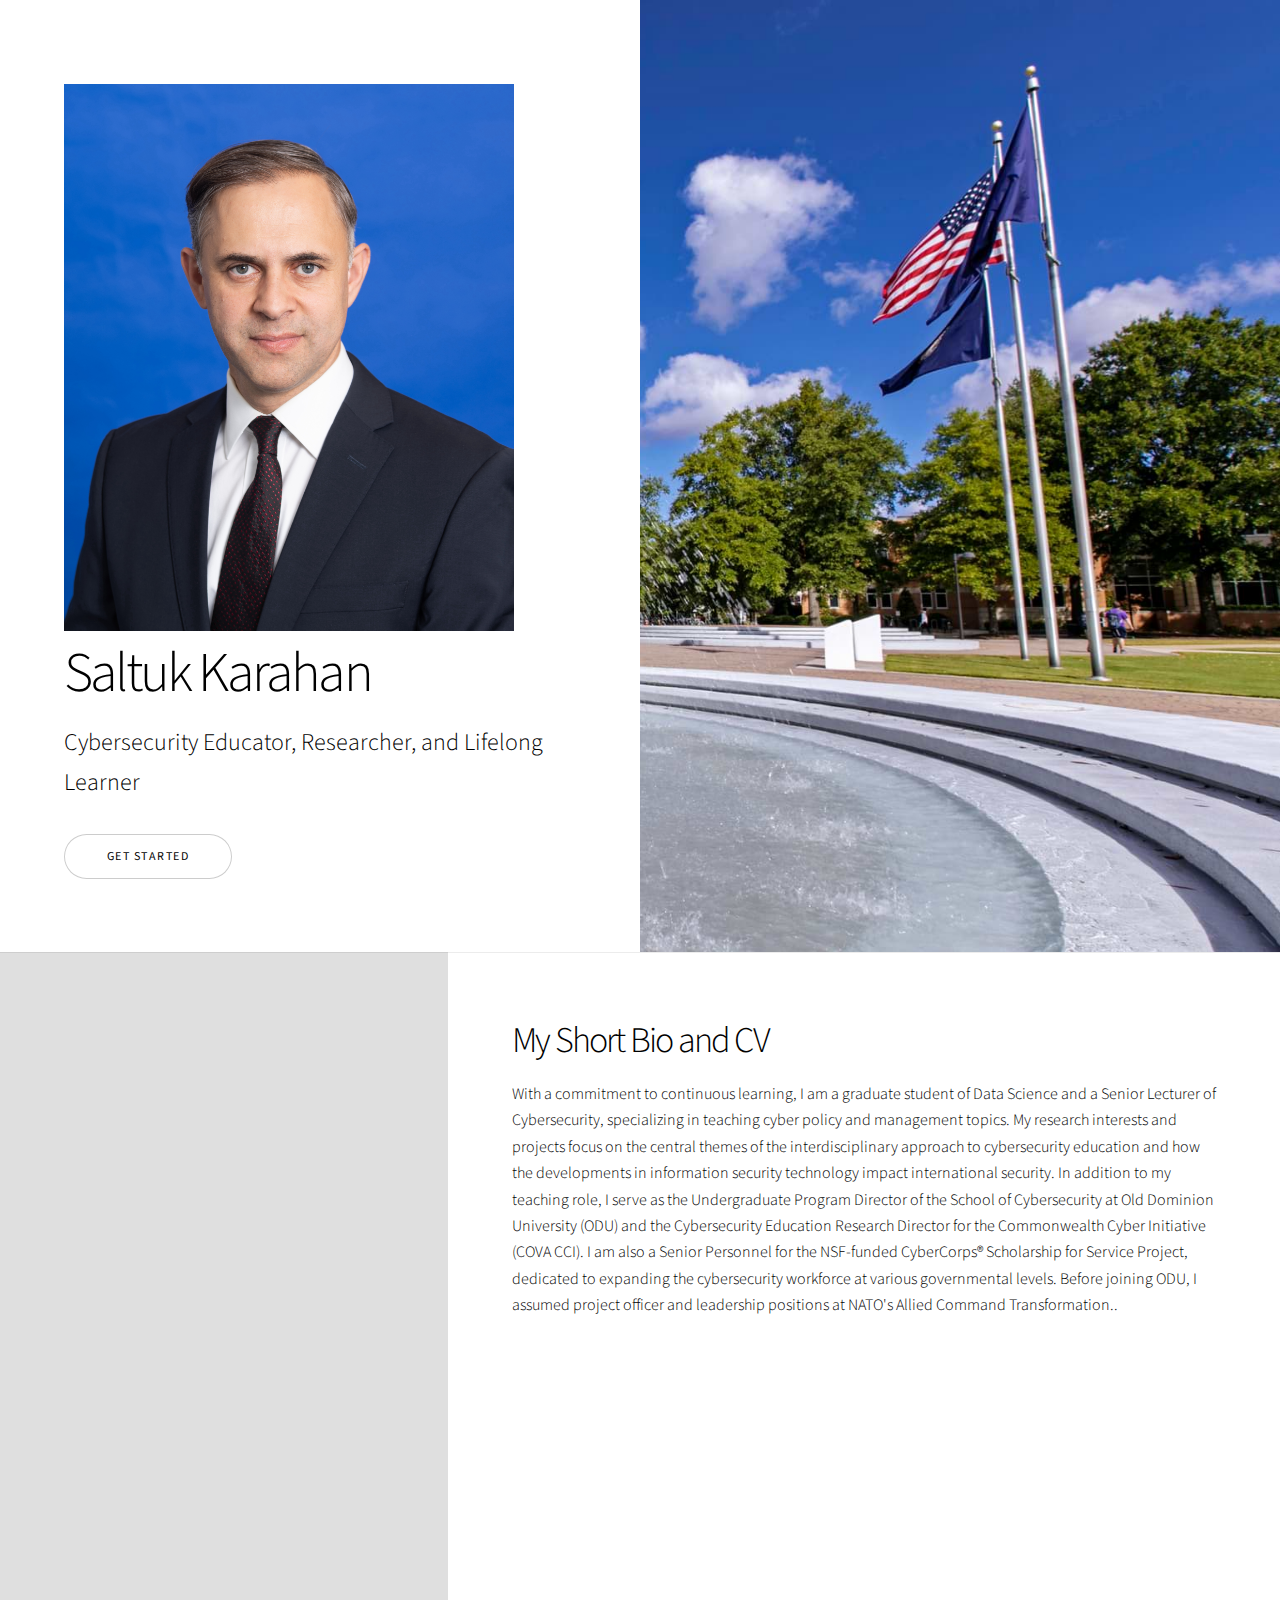
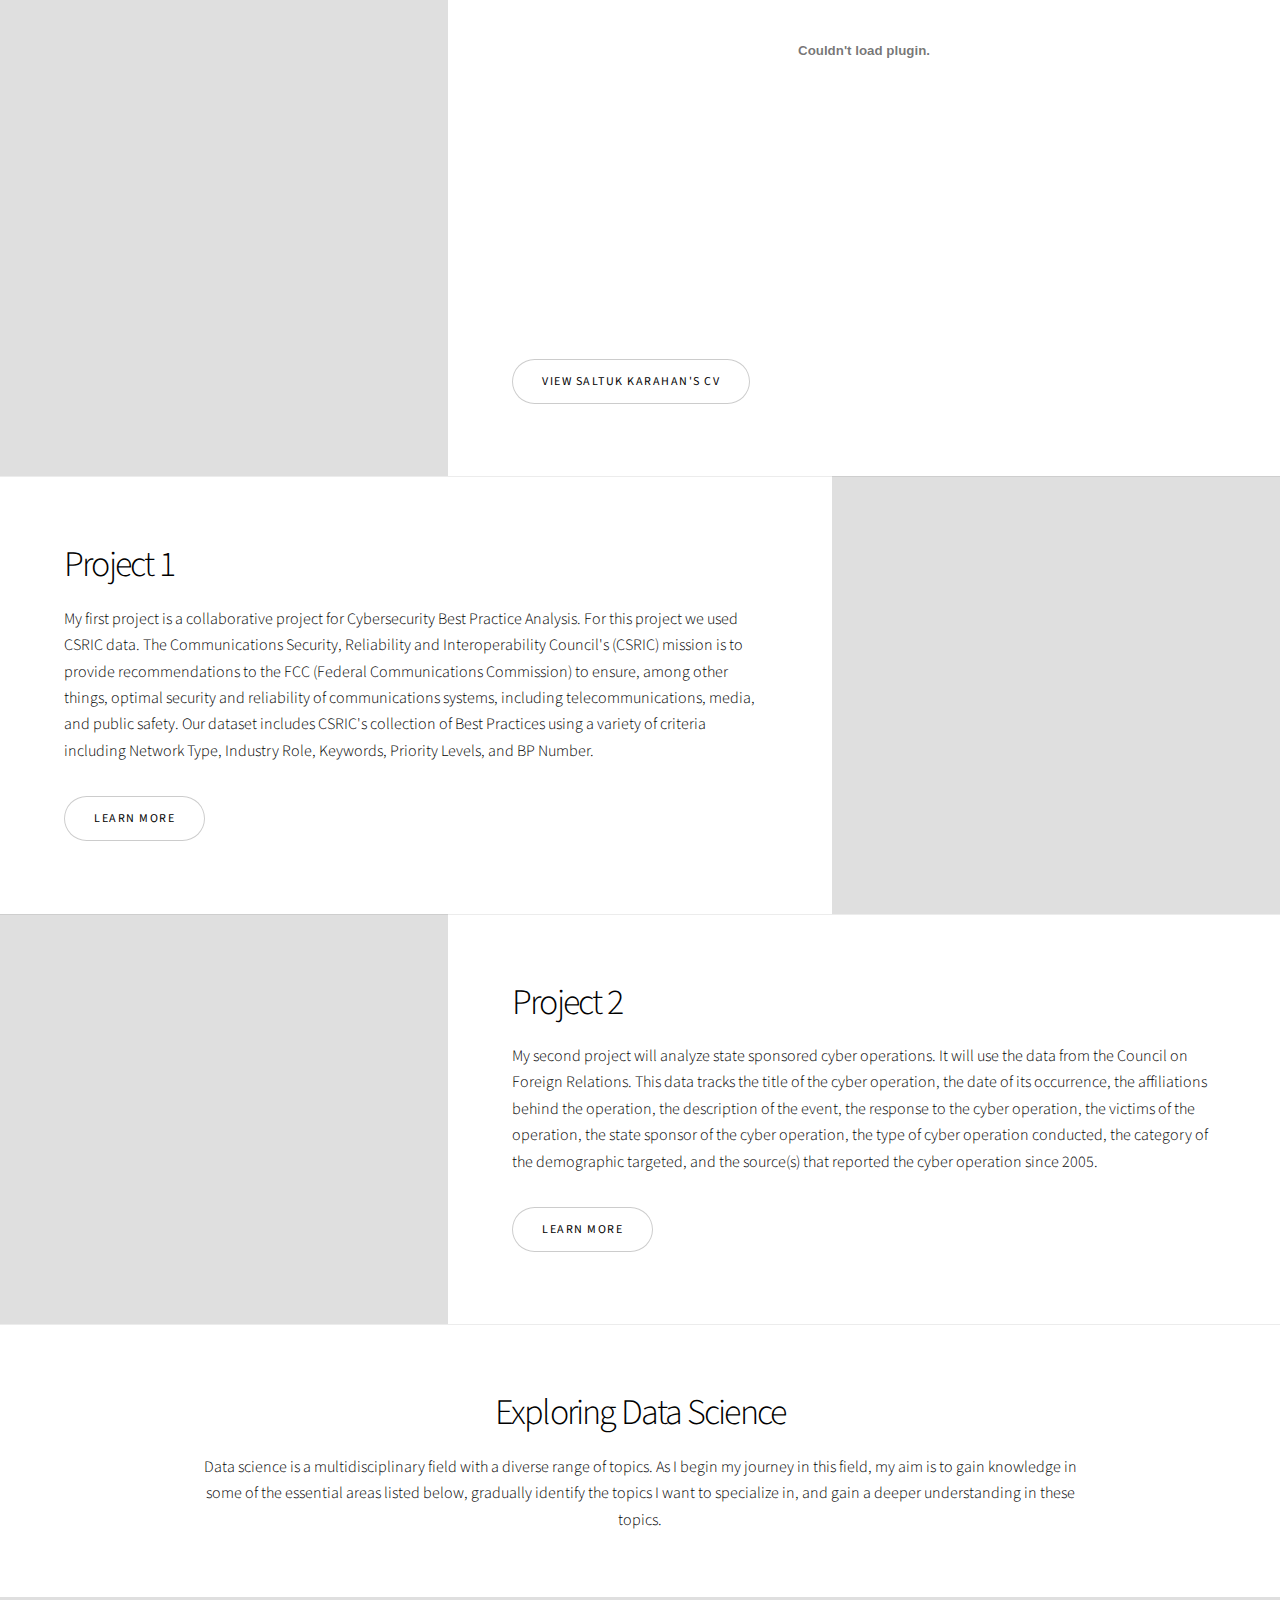
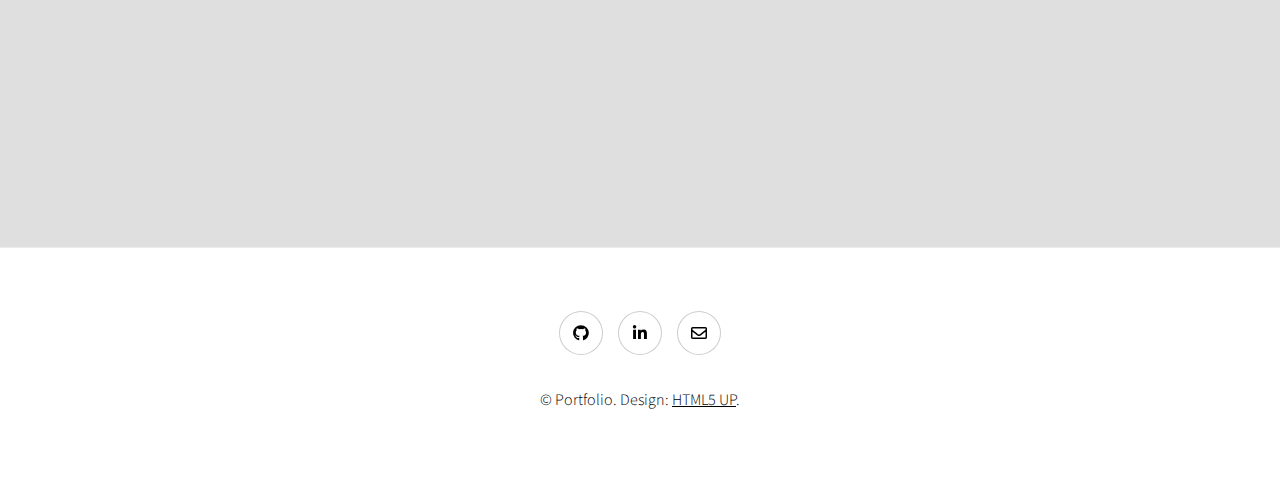
==== index.html @ 40bc46ba "Add files via upload" ====
<!DOCTYPE HTML>
<!--
	Story by HTML5 UP
	html5up.net | @ajlkn
	Free for personal and commercial use under the CCA 3.0 license (html5up.net/license)
-->
<html>
	<head>
		<title>Saltuk Karahan</title>
		<meta charset="utf-8" />
		<meta name="viewport" content="width=device-width, initial-scale=1, user-scalable=no" />
		<link rel="stylesheet" href="assets/css/main.css" />
		<noscript><link rel="stylesheet" href="assets/css/noscript.css" /></noscript>
	</head>
	<body class="is-preload">

		<!-- Wrapper -->
			<div id="wrapper" class="divided">

				<!-- One -->
					<section class="banner style1 orient-left content-align-left image-position-right fullscreen onload-image-fade-in onload-content-fade-right">
						<div class="content">
							<!-- My Headshot-->
							<img src="images/Karahan2022.jpg" alt="Saltuk Karahan" style="width: 450px; height: auto; margin-top: 20px;" />

							<h1>Saltuk Karahan</h1>
							<p class="major" style="font-size: 24px;">Cybersecurity Educator, Researcher, and Lifelong Learner </p>
							<ul class="actions stacked">
								<li><a href="#first" class="button big wide smooth-scroll-middle">Get Started</a></li>
							</ul>
						</div>
						<div class="image">
							<img src="images/IDSchools.jpg" alt="" />
							
						</div>
					</section>

				<!-- Two -->
					<section class="spotlight style1 orient-right content-align-left image-position-center onscroll-image-fade-in" id="first">
						
						<div class="content">
							<h2>My Short Bio and CV</h2>
							<p> With a commitment to continuous learning, I am a graduate student of Data Science and a Senior Lecturer of Cybersecurity, specializing in teaching cyber policy and management topics. 
								My research interests and projects focus on the central themes of the interdisciplinary approach to cybersecurity education and 
								how the developments in information security technology impact international security.
								In addition to my teaching role, I serve as the Undergraduate Program Director of the School of Cybersecurity at Old Dominion University (ODU) 
								and the Cybersecurity Education Research Director for the Commonwealth Cyber Initiative (COVA CCI). 
								I am also a Senior Personnel for the NSF-funded CyberCorps® Scholarship for Service Project, dedicated to expanding the cybersecurity workforce at various governmental levels. 
								Before joining ODU, I assumed project officer and leadership positions at NATO's Allied Command Transformation..</p>
							<!-- Embed the PDF -->
							<embed src="assets/Karahan_Curriculum%20Vitae.pdf" type="application/pdf" width="100%" height="600px" />
							<ul class="actions stacked">
								<li><a href="assets/Karahan_Curriculum%20Vitae.pdf" class="button">View Saltuk Karahan's CV</a></li>
							</ul>
						</div>
						<div class="image">
				
							
							<img src="images/cyber_data.jpg" alt="" />
						</div>
					</section>

				<!-- Three -->
					<section class="spotlight style1 orient-left content-align-left image-position-center onscroll-image-fade-in">
						<div class="content">
							<h2>Project 1</h2>
							<p>My first project is a collaborative project for Cybersecurity Best Practice Analysis. For this project we used CSRIC data. The Communications Security, Reliability and Interoperability Council's (CSRIC) mission is to provide recommendations to the FCC (Federal Communications Commission) to ensure, among other things, optimal security and reliability of communications systems, including telecommunications, media, and public safety. Our dataset includes CSRIC's collection of Best Practices using a variety of criteria including Network Type, Industry Role, Keywords, Priority Levels, and BP Number. </p>
							<ul class="actions stacked">
								<li><a href="https://docs.google.com/document/d/1rhmiRqTp_L0qlJOrzpdrH7QUJ23GUBUu2aOVJhhtKnw/edit?pli=1" class="button">Learn More</a></li>
							</ul>
						</div>
						<div class="image">
							<img src="images/CSRIC.jpg" alt="" />
						</div>
					</section>

				<!-- Four -->
					<section class="spotlight style1 orient-right content-align-left image-position-center onscroll-image-fade-in">
						<div class="content">
							<h2>Project 2</h2>
							<p>My second project will analyze state sponsored cyber operations. It will use the data from the Council on Foreign Relations. This data tracks the title of the cyber operation, the date of its occurrence, the affiliations behind the operation, the description of the event, the response to the cyber operation, the victims of the operation, the state sponsor of the cyber operation, the type of cyber operation conducted, the category of the demographic targeted, and the source(s) that reported the cyber operation since 2005.</p>
							<ul class="actions stacked">
								<li><a href="#" class="button">Learn More</a></li>
							</ul>
						</div>
						<div class="image">
							<img src="images/CFR2.jpg" alt="" />
						</div>
					</section>

				<!-- Five -->
					<section class="wrapper style1 align-center">
						<div class="inner">
							<h2>Exploring Data Science</h2>
							<p>Data science is a multidisciplinary field with a diverse range of topics. As I begin my journey in this field, my aim is to gain knowledge in some of the essential areas listed below, gradually identify the topics I want to specialize in, and gain a deeper understanding in these topics.</p>
						</div>

						<!-- Gallery -->
							<div class="gallery style2 medium lightbox onscroll-fade-in">
								<article>
									<a href="images/gallery/fulls/01.jpg" class="image">
										<img src="images/gallery/thumbs/02.jpg" alt="" />
									</a>
									<div class="caption">
										<h3>Statistics and Probability</h3>
										<p>Fundamental for understanding data distributions, making inferences, and designing experiments.</p>
										<ul class="actions fixed">
											<li><span class="button small">Details</span></li>
										</ul>
									</div>
								</article>
								<article>
									<a href="images/gallery/fulls/02.jpg" class="image">
										<img src="images/gallery/thumbs/02.jpg" alt="" />
									</a>
									<div class="caption">
										<h3>Data Wrangling and Preprocessing</h3>
										<p>Techniques for cleaning, transforming, and organizing raw data into a usable format.</p>
										<ul class="actions fixed">
											<li><span class="button small">Details</span></li>
										</ul>
									</div>
								</article>
								<article>
									<a href="images/gallery/fulls/03.jpg" class="image">
										<img src="images/gallery/thumbs/03.jpg" alt="" />
									</a>
									<div class="caption">
										<h3>Data Visualization</h3>
										<p>Using tools and techniques to create visual representations of data to uncover patterns and insights.</p>
										<ul class="actions fixed">
											<li><span class="button small">Details</span></li>
										</ul>
									</div>
								</article>
								<article>
									<a href="images/gallery/fulls/04.jpg" class="image">
										<img src="images/gallery/thumbs/04.jpg" alt="" />
									</a>
									<div class="caption">
										<h3>Machine Learning</h3>
										<p>Algorithms and models that enable computers to learn from and make predictions based on data.</p>
										<ul class="actions fixed">
											<li><span class="button small">Details</span></li>
										</ul>
									</div>
								</article>
								<article>
									<a href="images/gallery/fulls/05.jpg" class="image">
										<img src="images/gallery/thumbs/05.jpg" alt="" />
									</a>
									<div class="caption">
										<h3>Deep Learning</h3>
										<p>A subset of machine learning focused on neural networks with many layers, used for more complex tasks like image and speech recognition.</p>
										<ul class="actions fixed">
											<li><span class="button small">Details</span></li>
										</ul>
									</div>
								</article>
								<article>
									<a href="images/gallery/fulls/06.jpg" class="image">
										<img src="images/gallery/thumbs/06.jpg" alt="" />
									</a>
									<div class="caption">
										<h3>Big Data</h3>
										<p>Handling and analyzing large and complex datasets that traditional data processing software can't manage</p>
										<ul class="actions fixed">
											<li><span class="button small">Details</span></li>
										</ul>
									</div>
								</article>
								<article>
									<a href="images/gallery/fulls/07.jpg" class="image">
										<img src="images/gallery/thumbs/07.jpg" alt="" />
									</a>
									<div class="caption">
										<h3>Data Mining</h3>
										<p>Discovering patterns, correlations, and anomalies in large datasets using statistical and computational techniques.</p>
										<ul class="actions fixed">
											<li><span class="button small">Details</span></li>
										</ul>
									</div>
								</article>
								<article>
									<a href="images/gallery/fulls/08.jpg" class="image">
										<img src="images/gallery/thumbs/08.jpg" alt="" />
									</a>
									<div class="caption">
										<h3>Natural Language Processing (NLP)</h3>
										<p>Techniques for processing and analyzing large amounts of natural language data.</p>
										<ul class="actions fixed">
											<li><span class="button small">Details</span></li>
										</ul>
									</div>
								</article>
								<article>
									<a href="images/gallery/fulls/09.jpg" class="image">
										<img src="images/gallery/thumbs/09.jpg" alt="" />
									</a>
									<div class="caption">
										<h3>Artificial Intelligence</h3>
										<p>Creating systems that can perform tasks that normally require human intelligence, such as decision-making and language understanding.</p>
										<ul class="actions fixed">
											<li><span class="button small">Details</span></li>
										</ul>
									</div>
								</article>
								<article>
									<a href="images/gallery/fulls/10.jpg" class="image">
										<img src="images/gallery/thumbs/10.jpg" alt="" />
									</a>
									<div class="caption">
										<h3>Data Ethics and Privacy</h3>
										<p>Understanding the ethical considerations and legal requirements related to data collection, analysis, and usage.</p>
										<ul class="actions fixed">
											<li><span class="button small">Details</span></li>
										</ul>
									</div>
								</article>
								<article>
									<a href="images/gallery/fulls/11.jpg" class="image">
										<img src="images/gallery/thumbs/11.jpg" alt="" />
									</a>
									<div class="caption">
										<h3>Data Engineering</h3>
										<p>Designing and constructing systems for collecting, storing, and analyzing data at scale.</p>
										<ul class="actions fixed">
											<li><span class="button small">Details</span></li>
										</ul>
									</div>
								</article>
								<article>
									<a href="images/gallery/fulls/12.jpg" class="image">
										<img src="images/gallery/thumbs/12.jpg" alt="" />
									</a>
									<div class="caption">
										<h3>Business Intelligence and Data Analytics</h3>
										<p>Using data to support decision-making, optimize processes, and improve business outcomes.</p>
										<ul class="actions fixed">
											<li><span class="button small">Details</span></li>
										</ul>
									</div>
								</article>
							</div>

					</section>

				<!-- Six -->
	<!--				<section class="wrapper style1 align-center">
						<div class="inner">
							<h2>Ipsum sed consequat</h2>
							<p>Lorem ipsum dolor sit amet, consectetur adipiscing elit. Morbi id ante sed ex pharetra lacinia sit amet vel massa. Donec facilisis laoreet nulla eu bibendum. Donec ut ex risus. Fusce lorem lectus, pharetra pretium massa et, hendrerit vestibulum odio lorem ipsum.</p>
							<div class="items style1 medium onscroll-fade-in">
								<section>
									<span class="icon style2 major fa-gem"></span>
									<h3>Lorem</h3>
									<p>Lorem ipsum dolor sit amet, consectetur adipiscing elit. Morbi dui turpis, cursus eget orci amet aliquam congue semper. Etiam eget ultrices risus nec tempor elit.</p>
								</section>
								<section>
									<span class="icon solid style2 major fa-save"></span>
									<h3>Ipsum</h3>
									<p>Lorem ipsum dolor sit amet, consectetur adipiscing elit. Morbi dui turpis, cursus eget orci amet aliquam congue semper. Etiam eget ultrices risus nec tempor elit.</p>
								</section>
								<section>
									<span class="icon solid style2 major fa-chart-bar"></span>
									<h3>Dolor</h3>
									<p>Lorem ipsum dolor sit amet, consectetur adipiscing elit. Morbi dui turpis, cursus eget orci amet aliquam congue semper. Etiam eget ultrices risus nec tempor elit.</p>
								</section>
								<section>
									<span class="icon solid style2 major fa-wifi"></span>
									<h3>Amet</h3>
									<p>Lorem ipsum dolor sit amet, consectetur adipiscing elit. Morbi dui turpis, cursus eget orci amet aliquam congue semper. Etiam eget ultrices risus nec tempor elit.</p>
								</section>
								<section>
									<span class="icon solid style2 major fa-cog"></span>
									<h3>Magna</h3>
									<p>Lorem ipsum dolor sit amet, consectetur adipiscing elit. Morbi dui turpis, cursus eget orci amet aliquam congue semper. Etiam eget ultrices risus nec tempor elit.</p>
								</section>
								<section>
									<span class="icon style2 major fa-paper-plane"></span>
									<h3>Tempus</h3>
									<p>Lorem ipsum dolor sit amet, consectetur adipiscing elit. Morbi dui turpis, cursus eget orci amet aliquam congue semper. Etiam eget ultrices risus nec tempor elit.</p>
								</section>
								<section>
									<span class="icon solid style2 major fa-desktop"></span>
									<h3>Aliquam</h3>
									<p>Lorem ipsum dolor sit amet, consectetur adipiscing elit. Morbi dui turpis, cursus eget orci amet aliquam congue semper. Etiam eget ultrices risus nec tempor elit.</p>
								</section>
								<section>
									<span class="icon solid style2 major fa-sync-alt"></span>
									<h3>Elit</h3>
									<p>Lorem ipsum dolor sit amet, consectetur adipiscing elit. Morbi dui turpis, cursus eget orci amet aliquam congue semper. Etiam eget ultrices risus nec tempor elit.</p>
								</section>
								<section>
									<span class="icon solid style2 major fa-hashtag"></span>
									<h3>Morbi</h3>
									<p>Lorem ipsum dolor sit amet, consectetur adipiscing elit. Morbi dui turpis, cursus eget orci amet aliquam congue semper. Etiam eget ultrices risus nec tempor elit.</p>
								</section>
								<section>
									<span class="icon solid style2 major fa-bolt"></span>
									<h3>Turpis</h3>
									<p>Lorem ipsum dolor sit amet, consectetur adipiscing elit. Morbi dui turpis, cursus eget orci amet aliquam congue semper. Etiam eget ultrices risus nec tempor elit.</p>
								</section>
								<section>
									<span class="icon solid style2 major fa-envelope"></span>
									<h3>Ultrices</h3>
									<p>Lorem ipsum dolor sit amet, consectetur adipiscing elit. Morbi dui turpis, cursus eget orci amet aliquam congue semper. Etiam eget ultrices risus nec tempor elit.</p>
								</section>
								<section>
									<span class="icon solid style2 major fa-leaf"></span>
									<h3>Risus</h3>
									<p>Lorem ipsum dolor sit amet, consectetur adipiscing elit. Morbi dui turpis, cursus eget orci amet aliquam congue semper. Etiam eget ultrices risus nec tempor elit.</p>
								</section>
							</div>
						</div>
					</section>
				
				-->

				<!-- Footer -->
					<footer class="wrapper style1 align-center">
						<div class="inner">
							<ul class="icons">
								
								<li><a href="https://github.com/sbkarahan" class="icon brands style2 fa-github"><span class="label">Github</span></a></li>
								<li><a href="https://www.linkedin.com/in/saltuk-b-karahan" class="icon brands style2 fa-linkedin-in"><span class="label">LinkedIn</span></a></li>
								<li><a href="mailto:skarahan@odu.edu" class="icon style2 fa-envelope"><span class="label">Email</span></a></li>
							</ul>
							<p>&copy; Portfolio. Design: <a href="https://html5up.net">HTML5 UP</a>.</p>
						</div>
					</footer>

			</div>

		<!-- Scripts -->
			<script src="assets/js/jquery.min.js"></script>
			<script src="assets/js/jquery.scrollex.min.js"></script>
			<script src="assets/js/jquery.scrolly.min.js"></script>
			<script src="assets/js/browser.min.js"></script>
			<script src="assets/js/breakpoints.min.js"></script>
			<script src="assets/js/util.js"></script>
			<script src="assets/js/main.js"></script>

	</body>
</html>
---- assets/css/main.css ----
@import url(fontawesome-all.min.css);
@import url("https://fonts.googleapis.com/css?family=Source+Sans+Pro:300,300i,400,400i");

/*
	Story by HTML5 UP
	html5up.net | @ajlkn
	Free for personal and commercial use under the CCA 3.0 license (html5up.net/license)
*/

html, body, div, span, applet, object,
iframe, h1, h2, h3, h4, h5, h6, p, blockquote,
pre, a, abbr, acronym, address, big, cite,
code, del, dfn, em, img, ins, kbd, q, s, samp,
small, strike, strong, sub, sup, tt, var, b,
u, i, center, dl, dt, dd, ol, ul, li, fieldset,
form, label, legend, table, caption, tbody,
tfoot, thead, tr, th, td, article, aside,
canvas, details, embed, figure, figcaption,
footer, header, hgroup, menu, nav, output, ruby,
section, summary, time, mark, audio, video {
	margin: 0;
	padding: 0;
	border: 0;
	font-size: 100%;
	font: inherit;
	vertical-align: baseline;}

article, aside, details, figcaption, figure,
footer, header, hgroup, menu, nav, section {
	display: block;}

body {
	line-height: 1;
}

ol, ul {
	list-style: none;
}

blockquote, q {
	quotes: none;
}

	blockquote:before, blockquote:after, q:before, q:after {
		content: '';
		content: none;
	}

table {
	border-collapse: collapse;
	border-spacing: 0;
}

body {
	-webkit-text-size-adjust: none;
}

mark {
	background-color: transparent;
	color: inherit;
}

input::-moz-focus-inner {
	border: 0;
	padding: 0;
}

input, select, textarea {
	-moz-appearance: none;
	-webkit-appearance: none;
	-ms-appearance: none;
	appearance: none;
}

/* Basic */

	@-ms-viewport {
		width: device-width;
	}

	body {
		-ms-overflow-style: scrollbar;
	}

	@media screen and (max-width: 480px) {

		html, body {
			min-width: 320px;
		}

	}

	html {
		box-sizing: border-box;
	}

	*, *:before, *:after {
		box-sizing: inherit;
	}

	body {
		background: #ffffff;
	}

		body.is-preload *, body.is-preload *:before, body.is-preload *:after {
			-moz-animation: none !important;
			-webkit-animation: none !important;
			-ms-animation: none !important;
			animation: none !important;
			-moz-transition: none !important;
			-webkit-transition: none !important;
			-ms-transition: none !important;
			transition: none !important;
		}

/* Type */

	html {
		font-size: 18pt;
	}

		@media screen and (max-width: 1680px) {

			html {
				font-size: 14pt;
			}

		}

		@media screen and (max-width: 1280px) {

			html {
				font-size: 12pt;
			}

		}

		@media screen and (max-width: 736px) {

			html {
				font-size: 11pt;
			}

		}

		@media screen and (max-width: 360px) {

			html {
				font-size: 10pt;
			}

		}

	body {
		background-color: #ffffff;
		color: #000000;
	}

	body, input, select, textarea {
		font-family: "Source Sans Pro", Helvetica, sans-serif;
		font-size: 1rem;
		font-weight: 300;
		line-height: 1.65;
	}

	a {
		-moz-transition: color 0.2s ease-in-out;
		-webkit-transition: color 0.2s ease-in-out;
		-ms-transition: color 0.2s ease-in-out;
		transition: color 0.2s ease-in-out;
		text-decoration: underline;
	}

		a:hover {
			text-decoration: none;
		}

	strong, b {
		font-weight: 400;
	}

	em, i {
		font-style: italic;
	}

	p {
		margin: 0 0 2rem 0;
	}

		p.major {
			font-size: 1.25rem;
		}

	h1, h2, h3, h4, h5, h6 {
		font-weight: 300;
		line-height: 1.375;
		letter-spacing: -0.05em;
		margin: 0 0 1rem 0;
	}

		h1 a, h2 a, h3 a, h4 a, h5 a, h6 a {
			color: inherit;
			text-decoration: none;
		}

	h1 {
		font-size: 3.5rem;
		line-height: 1.2;
	}

	h2 {
		font-size: 2.25rem;
	}

	h3 {
		font-size: 1.5rem;
	}

	h4 {
		font-size: 1.1rem;
	}

	h5 {
		font-size: 0.9rem;
	}

	h6 {
		font-size: 0.7rem;
	}

	sub {
		font-size: 0.8rem;
		position: relative;
		top: 0.5rem;
	}

	sup {
		font-size: 0.8rem;
		position: relative;
		top: -0.5rem;
	}

	blockquote {
		border-left: solid 4px;
		font-style: italic;
		margin: 0 0 2rem 0;
		padding: 0.5rem 0 0.5rem 2rem;
	}

	code {
		border-radius: 4px;
		font-family: "Courier New", monospace;
		font-size: 0.9em;
		margin: 0 0.25rem;
		padding: 0.25rem 0.325rem;
	}

	pre {
		-webkit-overflow-scrolling: touch;
		font-family: "Courier New", monospace;
		font-size: 0.9em;
		margin: 0 0 2rem 0;
	}

		pre code {
			display: block;
			line-height: 1.5;
			padding: 0.75rem 1rem;
			overflow-x: auto;
		}

	hr {
		border: 0;
		border-bottom: solid 1px;
		margin: 2.5rem 0;
	}

		hr.major {
			margin: 3.5rem 0;
		}

	.align-left {
		text-align: left;
	}

	.align-center {
		text-align: center;
	}

	.align-right {
		text-align: right;
	}

	@media screen and (max-width: 736px) {

		p.major {
			font-size: 1.1rem;
		}

		h1 {
			font-size: 2.5rem;
		}

		h2 {
			font-size: 2rem;
		}

		h3 {
			font-size: 1.25rem;
		}

		h4 {
			font-size: 1rem;
		}

	}

	input, select, textarea {
		color: #000000;
	}

	a {
		color: #000000;
	}

		a:hover {
			color: #47D3E5;
		}

	strong, b {
		color: #000000;
	}

	h1, h2, h3, h4, h5, h6 {
		color: #000000;
	}

	blockquote {
		border-left-color: rgba(0, 0, 0, 0.2);
	}

	code {
		background: rgba(0, 0, 0, 0.05);
		border-color: rgba(0, 0, 0, 0.2);
	}

	hr {
		border-bottom-color: rgba(0, 0, 0, 0.2);
	}

/* Row */

	.row {
		display: flex;
		flex-wrap: wrap;
		box-sizing: border-box;
		align-items: stretch;
	}

		.row > * {
			box-sizing: border-box;
		}

		.row.gtr-uniform > * > :last-child {
			margin-bottom: 0;
		}

		.row.aln-left {
			justify-content: flex-start;
		}

		.row.aln-center {
			justify-content: center;
		}

		.row.aln-right {
			justify-content: flex-end;
		}

		.row.aln-top {
			align-items: flex-start;
		}

		.row.aln-middle {
			align-items: center;
		}

		.row.aln-bottom {
			align-items: flex-end;
		}

		.row > .imp {
			order: -1;
		}

		.row > .col-1 {
			width: 8.33333%;
		}

		.row > .off-1 {
			margin-left: 8.33333%;
		}

		.row > .col-2 {
			width: 16.66667%;
		}

		.row > .off-2 {
			margin-left: 16.66667%;
		}

		.row > .col-3 {
			width: 25%;
		}

		.row > .off-3 {
			margin-left: 25%;
		}

		.row > .col-4 {
			width: 33.33333%;
		}

		.row > .off-4 {
			margin-left: 33.33333%;
		}

		.row > .col-5 {
			width: 41.66667%;
		}

		.row > .off-5 {
			margin-left: 41.66667%;
		}

		.row > .col-6 {
			width: 50%;
		}

		.row > .off-6 {
			margin-left: 50%;
		}

		.row > .col-7 {
			width: 58.33333%;
		}

		.row > .off-7 {
			margin-left: 58.33333%;
		}

		.row > .col-8 {
			width: 66.66667%;
		}

		.row > .off-8 {
			margin-left: 66.66667%;
		}

		.row > .col-9 {
			width: 75%;
		}

		.row > .off-9 {
			margin-left: 75%;
		}

		.row > .col-10 {
			width: 83.33333%;
		}

		.row > .off-10 {
			margin-left: 83.33333%;
		}

		.row > .col-11 {
			width: 91.66667%;
		}

		.row > .off-11 {
			margin-left: 91.66667%;
		}

		.row > .col-12 {
			width: 100%;
		}

		.row > .off-12 {
			margin-left: 100%;
		}

		.row.gtr-0 {
			margin-top: 0;
			margin-left: 0rem;
		}

			.row.gtr-0 > * {
				padding: 0 0 0 0rem;
			}

			.row.gtr-0.gtr-uniform {
				margin-top: 0rem;
			}

				.row.gtr-0.gtr-uniform > * {
					padding-top: 0rem;
				}

		.row.gtr-25 {
			margin-top: 0;
			margin-left: -0.5rem;
		}

			.row.gtr-25 > * {
				padding: 0 0 0 0.5rem;
			}

			.row.gtr-25.gtr-uniform {
				margin-top: -0.5rem;
			}

				.row.gtr-25.gtr-uniform > * {
					padding-top: 0.5rem;
				}

		.row.gtr-50 {
			margin-top: 0;
			margin-left: -1rem;
		}

			.row.gtr-50 > * {
				padding: 0 0 0 1rem;
			}

			.row.gtr-50.gtr-uniform {
				margin-top: -1rem;
			}

				.row.gtr-50.gtr-uniform > * {
					padding-top: 1rem;
				}

		.row {
			margin-top: 0;
			margin-left: -2rem;
		}

			.row > * {
				padding: 0 0 0 2rem;
			}

			.row.gtr-uniform {
				margin-top: -2rem;
			}

				.row.gtr-uniform > * {
					padding-top: 2rem;
				}

		.row.gtr-150 {
			margin-top: 0;
			margin-left: -3rem;
		}

			.row.gtr-150 > * {
				padding: 0 0 0 3rem;
			}

			.row.gtr-150.gtr-uniform {
				margin-top: -3rem;
			}

				.row.gtr-150.gtr-uniform > * {
					padding-top: 3rem;
				}

		.row.gtr-200 {
			margin-top: 0;
			margin-left: -4rem;
		}

			.row.gtr-200 > * {
				padding: 0 0 0 4rem;
			}

			.row.gtr-200.gtr-uniform {
				margin-top: -4rem;
			}

				.row.gtr-200.gtr-uniform > * {
					padding-top: 4rem;
				}

		@media screen and (max-width: 1680px) {

			.row {
				display: flex;
				flex-wrap: wrap;
				box-sizing: border-box;
				align-items: stretch;
			}

				.row > * {
					box-sizing: border-box;
				}

				.row.gtr-uniform > * > :last-child {
					margin-bottom: 0;
				}

				.row.aln-left {
					justify-content: flex-start;
				}

				.row.aln-center {
					justify-content: center;
				}

				.row.aln-right {
					justify-content: flex-end;
				}

				.row.aln-top {
					align-items: flex-start;
				}

				.row.aln-middle {
					align-items: center;
				}

				.row.aln-bottom {
					align-items: flex-end;
				}

				.row > .imp-xlarge {
					order: -1;
				}

				.row > .col-1-xlarge {
					width: 8.33333%;
				}

				.row > .off-1-xlarge {
					margin-left: 8.33333%;
				}

				.row > .col-2-xlarge {
					width: 16.66667%;
				}

				.row > .off-2-xlarge {
					margin-left: 16.66667%;
				}

				.row > .col-3-xlarge {
					width: 25%;
				}

				.row > .off-3-xlarge {
					margin-left: 25%;
				}

				.row > .col-4-xlarge {
					width: 33.33333%;
				}

				.row > .off-4-xlarge {
					margin-left: 33.33333%;
				}

				.row > .col-5-xlarge {
					width: 41.66667%;
				}

				.row > .off-5-xlarge {
					margin-left: 41.66667%;
				}

				.row > .col-6-xlarge {
					width: 50%;
				}

				.row > .off-6-xlarge {
					margin-left: 50%;
				}

				.row > .col-7-xlarge {
					width: 58.33333%;
				}

				.row > .off-7-xlarge {
					margin-left: 58.33333%;
				}

				.row > .col-8-xlarge {
					width: 66.66667%;
				}

				.row > .off-8-xlarge {
					margin-left: 66.66667%;
				}

				.row > .col-9-xlarge {
					width: 75%;
				}

				.row > .off-9-xlarge {
					margin-left: 75%;
				}

				.row > .col-10-xlarge {
					width: 83.33333%;
				}

				.row > .off-10-xlarge {
					margin-left: 83.33333%;
				}

				.row > .col-11-xlarge {
					width: 91.66667%;
				}

				.row > .off-11-xlarge {
					margin-left: 91.66667%;
				}

				.row > .col-12-xlarge {
					width: 100%;
				}

				.row > .off-12-xlarge {
					margin-left: 100%;
				}

				.row.gtr-0 {
					margin-top: 0;
					margin-left: 0rem;
				}

					.row.gtr-0 > * {
						padding: 0 0 0 0rem;
					}

					.row.gtr-0.gtr-uniform {
						margin-top: 0rem;
					}

						.row.gtr-0.gtr-uniform > * {
							padding-top: 0rem;
						}

				.row.gtr-25 {
					margin-top: 0;
					margin-left: -0.5rem;
				}

					.row.gtr-25 > * {
						padding: 0 0 0 0.5rem;
					}

					.row.gtr-25.gtr-uniform {
						margin-top: -0.5rem;
					}

						.row.gtr-25.gtr-uniform > * {
							padding-top: 0.5rem;
						}

				.row.gtr-50 {
					margin-top: 0;
					margin-left: -1rem;
				}

					.row.gtr-50 > * {
						padding: 0 0 0 1rem;
					}

					.row.gtr-50.gtr-uniform {
						margin-top: -1rem;
					}

						.row.gtr-50.gtr-uniform > * {
							padding-top: 1rem;
						}

				.row {
					margin-top: 0;
					margin-left: -2rem;
				}

					.row > * {
						padding: 0 0 0 2rem;
					}

					.row.gtr-uniform {
						margin-top: -2rem;
					}

						.row.gtr-uniform > * {
							padding-top: 2rem;
						}

				.row.gtr-150 {
					margin-top: 0;
					margin-left: -3rem;
				}

					.row.gtr-150 > * {
						padding: 0 0 0 3rem;
					}

					.row.gtr-150.gtr-uniform {
						margin-top: -3rem;
					}

						.row.gtr-150.gtr-uniform > * {
							padding-top: 3rem;
						}

				.row.gtr-200 {
					margin-top: 0;
					margin-left: -4rem;
				}

					.row.gtr-200 > * {
						padding: 0 0 0 4rem;
					}

					.row.gtr-200.gtr-uniform {
						margin-top: -4rem;
					}

						.row.gtr-200.gtr-uniform > * {
							padding-top: 4rem;
						}

		}

		@media screen and (max-width: 1280px) {

			.row {
				display: flex;
				flex-wrap: wrap;
				box-sizing: border-box;
				align-items: stretch;
			}

				.row > * {
					box-sizing: border-box;
				}

				.row.gtr-uniform > * > :last-child {
					margin-bottom: 0;
				}

				.row.aln-left {
					justify-content: flex-start;
				}

				.row.aln-center {
					justify-content: center;
				}

				.row.aln-right {
					justify-content: flex-end;
				}

				.row.aln-top {
					align-items: flex-start;
				}

				.row.aln-middle {
					align-items: center;
				}

				.row.aln-bottom {
					align-items: flex-end;
				}

				.row > .imp-large {
					order: -1;
				}

				.row > .col-1-large {
					width: 8.33333%;
				}

				.row > .off-1-large {
					margin-left: 8.33333%;
				}

				.row > .col-2-large {
					width: 16.66667%;
				}

				.row > .off-2-large {
					margin-left: 16.66667%;
				}

				.row > .col-3-large {
					width: 25%;
				}

				.row > .off-3-large {
					margin-left: 25%;
				}

				.row > .col-4-large {
					width: 33.33333%;
				}

				.row > .off-4-large {
					margin-left: 33.33333%;
				}

				.row > .col-5-large {
					width: 41.66667%;
				}

				.row > .off-5-large {
					margin-left: 41.66667%;
				}

				.row > .col-6-large {
					width: 50%;
				}

				.row > .off-6-large {
					margin-left: 50%;
				}

				.row > .col-7-large {
					width: 58.33333%;
				}

				.row > .off-7-large {
					margin-left: 58.33333%;
				}

				.row > .col-8-large {
					width: 66.66667%;
				}

				.row > .off-8-large {
					margin-left: 66.66667%;
				}

				.row > .col-9-large {
					width: 75%;
				}

				.row > .off-9-large {
					margin-left: 75%;
				}

				.row > .col-10-large {
					width: 83.33333%;
				}

				.row > .off-10-large {
					margin-left: 83.33333%;
				}

				.row > .col-11-large {
					width: 91.66667%;
				}

				.row > .off-11-large {
					margin-left: 91.66667%;
				}

				.row > .col-12-large {
					width: 100%;
				}

				.row > .off-12-large {
					margin-left: 100%;
				}

				.row.gtr-0 {
					margin-top: 0;
					margin-left: 0rem;
				}

					.row.gtr-0 > * {
						padding: 0 0 0 0rem;
					}

					.row.gtr-0.gtr-uniform {
						margin-top: 0rem;
					}

						.row.gtr-0.gtr-uniform > * {
							padding-top: 0rem;
						}

				.row.gtr-25 {
					margin-top: 0;
					margin-left: -0.5rem;
				}

					.row.gtr-25 > * {
						padding: 0 0 0 0.5rem;
					}

					.row.gtr-25.gtr-uniform {
						margin-top: -0.5rem;
					}

						.row.gtr-25.gtr-uniform > * {
							padding-top: 0.5rem;
						}

				.row.gtr-50 {
					margin-top: 0;
					margin-left: -1rem;
				}

					.row.gtr-50 > * {
						padding: 0 0 0 1rem;
					}

					.row.gtr-50.gtr-uniform {
						margin-top: -1rem;
					}

						.row.gtr-50.gtr-uniform > * {
							padding-top: 1rem;
						}

				.row {
					margin-top: 0;
					margin-left: -2rem;
				}

					.row > * {
						padding: 0 0 0 2rem;
					}

					.row.gtr-uniform {
						margin-top: -2rem;
					}

						.row.gtr-uniform > * {
							padding-top: 2rem;
						}

				.row.gtr-150 {
					margin-top: 0;
					margin-left: -3rem;
				}

					.row.gtr-150 > * {
						padding: 0 0 0 3rem;
					}

					.row.gtr-150.gtr-uniform {
						margin-top: -3rem;
					}

						.row.gtr-150.gtr-uniform > * {
							padding-top: 3rem;
						}

				.row.gtr-200 {
					margin-top: 0;
					margin-left: -4rem;
				}

					.row.gtr-200 > * {
						padding: 0 0 0 4rem;
					}

					.row.gtr-200.gtr-uniform {
						margin-top: -4rem;
					}

						.row.gtr-200.gtr-uniform > * {
							padding-top: 4rem;
						}

		}

		@media screen and (max-width: 980px) {

			.row {
				display: flex;
				flex-wrap: wrap;
				box-sizing: border-box;
				align-items: stretch;
			}

				.row > * {
					box-sizing: border-box;
				}

				.row.gtr-uniform > * > :last-child {
					margin-bottom: 0;
				}

				.row.aln-left {
					justify-content: flex-start;
				}

				.row.aln-center {
					justify-content: center;
				}

				.row.aln-right {
					justify-content: flex-end;
				}

				.row.aln-top {
					align-items: flex-start;
				}

				.row.aln-middle {
					align-items: center;
				}

				.row.aln-bottom {
					align-items: flex-end;
				}

				.row > .imp-medium {
					order: -1;
				}

				.row > .col-1-medium {
					width: 8.33333%;
				}

				.row > .off-1-medium {
					margin-left: 8.33333%;
				}

				.row > .col-2-medium {
					width: 16.66667%;
				}

				.row > .off-2-medium {
					margin-left: 16.66667%;
				}

				.row > .col-3-medium {
					width: 25%;
				}

				.row > .off-3-medium {
					margin-left: 25%;
				}

				.row > .col-4-medium {
					width: 33.33333%;
				}

				.row > .off-4-medium {
					margin-left: 33.33333%;
				}

				.row > .col-5-medium {
					width: 41.66667%;
				}

				.row > .off-5-medium {
					margin-left: 41.66667%;
				}

				.row > .col-6-medium {
					width: 50%;
				}

				.row > .off-6-medium {
					margin-left: 50%;
				}

				.row > .col-7-medium {
					width: 58.33333%;
				}

				.row > .off-7-medium {
					margin-left: 58.33333%;
				}

				.row > .col-8-medium {
					width: 66.66667%;
				}

				.row > .off-8-medium {
					margin-left: 66.66667%;
				}

				.row > .col-9-medium {
					width: 75%;
				}

				.row > .off-9-medium {
					margin-left: 75%;
				}

				.row > .col-10-medium {
					width: 83.33333%;
				}

				.row > .off-10-medium {
					margin-left: 83.33333%;
				}

				.row > .col-11-medium {
					width: 91.66667%;
				}

				.row > .off-11-medium {
					margin-left: 91.66667%;
				}

				.row > .col-12-medium {
					width: 100%;
				}

				.row > .off-12-medium {
					margin-left: 100%;
				}

				.row.gtr-0 {
					margin-top: 0;
					margin-left: 0rem;
				}

					.row.gtr-0 > * {
						padding: 0 0 0 0rem;
					}

					.row.gtr-0.gtr-uniform {
						margin-top: 0rem;
					}

						.row.gtr-0.gtr-uniform > * {
							padding-top: 0rem;
						}

				.row.gtr-25 {
					margin-top: 0;
					margin-left: -0.5rem;
				}

					.row.gtr-25 > * {
						padding: 0 0 0 0.5rem;
					}

					.row.gtr-25.gtr-uniform {
						margin-top: -0.5rem;
					}

						.row.gtr-25.gtr-uniform > * {
							padding-top: 0.5rem;
						}

				.row.gtr-50 {
					margin-top: 0;
					margin-left: -1rem;
				}

					.row.gtr-50 > * {
						padding: 0 0 0 1rem;
					}

					.row.gtr-50.gtr-uniform {
						margin-top: -1rem;
					}

						.row.gtr-50.gtr-uniform > * {
							padding-top: 1rem;
						}

				.row {
					margin-top: 0;
					margin-left: -2rem;
				}

					.row > * {
						padding: 0 0 0 2rem;
					}

					.row.gtr-uniform {
						margin-top: -2rem;
					}

						.row.gtr-uniform > * {
							padding-top: 2rem;
						}

				.row.gtr-150 {
					margin-top: 0;
					margin-left: -3rem;
				}

					.row.gtr-150 > * {
						padding: 0 0 0 3rem;
					}

					.row.gtr-150.gtr-uniform {
						margin-top: -3rem;
					}

						.row.gtr-150.gtr-uniform > * {
							padding-top: 3rem;
						}

				.row.gtr-200 {
					margin-top: 0;
					margin-left: -4rem;
				}

					.row.gtr-200 > * {
						padding: 0 0 0 4rem;
					}

					.row.gtr-200.gtr-uniform {
						margin-top: -4rem;
					}

						.row.gtr-200.gtr-uniform > * {
							padding-top: 4rem;
						}

		}

		@media screen and (max-width: 736px) {

			.row {
				display: flex;
				flex-wrap: wrap;
				box-sizing: border-box;
				align-items: stretch;
			}

				.row > * {
					box-sizing: border-box;
				}

				.row.gtr-uniform > * > :last-child {
					margin-bottom: 0;
				}

				.row.aln-left {
					justify-content: flex-start;
				}

				.row.aln-center {
					justify-content: center;
				}

				.row.aln-right {
					justify-content: flex-end;
				}

				.row.aln-top {
					align-items: flex-start;
				}

				.row.aln-middle {
					align-items: center;
				}

				.row.aln-bottom {
					align-items: flex-end;
				}

				.row > .imp-small {
					order: -1;
				}

				.row > .col-1-small {
					width: 8.33333%;
				}

				.row > .off-1-small {
					margin-left: 8.33333%;
				}

				.row > .col-2-small {
					width: 16.66667%;
				}

				.row > .off-2-small {
					margin-left: 16.66667%;
				}

				.row > .col-3-small {
					width: 25%;
				}

				.row > .off-3-small {
					margin-left: 25%;
				}

				.row > .col-4-small {
					width: 33.33333%;
				}

				.row > .off-4-small {
					margin-left: 33.33333%;
				}

				.row > .col-5-small {
					width: 41.66667%;
				}

				.row > .off-5-small {
					margin-left: 41.66667%;
				}

				.row > .col-6-small {
					width: 50%;
				}

				.row > .off-6-small {
					margin-left: 50%;
				}

				.row > .col-7-small {
					width: 58.33333%;
				}

				.row > .off-7-small {
					margin-left: 58.33333%;
				}

				.row > .col-8-small {
					width: 66.66667%;
				}

				.row > .off-8-small {
					margin-left: 66.66667%;
				}

				.row > .col-9-small {
					width: 75%;
				}

				.row > .off-9-small {
					margin-left: 75%;
				}

				.row > .col-10-small {
					width: 83.33333%;
				}

				.row > .off-10-small {
					margin-left: 83.33333%;
				}

				.row > .col-11-small {
					width: 91.66667%;
				}

				.row > .off-11-small {
					margin-left: 91.66667%;
				}

				.row > .col-12-small {
					width: 100%;
				}

				.row > .off-12-small {
					margin-left: 100%;
				}

				.row.gtr-0 {
					margin-top: 0;
					margin-left: 0rem;
				}

					.row.gtr-0 > * {
						padding: 0 0 0 0rem;
					}

					.row.gtr-0.gtr-uniform {
						margin-top: 0rem;
					}

						.row.gtr-0.gtr-uniform > * {
							padding-top: 0rem;
						}

				.row.gtr-25 {
					margin-top: 0;
					margin-left: -0.5rem;
				}

					.row.gtr-25 > * {
						padding: 0 0 0 0.5rem;
					}

					.row.gtr-25.gtr-uniform {
						margin-top: -0.5rem;
					}

						.row.gtr-25.gtr-uniform > * {
							padding-top: 0.5rem;
						}

				.row.gtr-50 {
					margin-top: 0;
					margin-left: -1rem;
				}

					.row.gtr-50 > * {
						padding: 0 0 0 1rem;
					}

					.row.gtr-50.gtr-uniform {
						margin-top: -1rem;
					}

						.row.gtr-50.gtr-uniform > * {
							padding-top: 1rem;
						}

				.row {
					margin-top: 0;
					margin-left: -2rem;
				}

					.row > * {
						padding: 0 0 0 2rem;
					}

					.row.gtr-uniform {
						margin-top: -2rem;
					}

						.row.gtr-uniform > * {
							padding-top: 2rem;
						}

				.row.gtr-150 {
					margin-top: 0;
					margin-left: -3rem;
				}

					.row.gtr-150 > * {
						padding: 0 0 0 3rem;
					}

					.row.gtr-150.gtr-uniform {
						margin-top: -3rem;
					}

						.row.gtr-150.gtr-uniform > * {
							padding-top: 3rem;
						}

				.row.gtr-200 {
					margin-top: 0;
					margin-left: -4rem;
				}

					.row.gtr-200 > * {
						padding: 0 0 0 4rem;
					}

					.row.gtr-200.gtr-uniform {
						margin-top: -4rem;
					}

						.row.gtr-200.gtr-uniform > * {
							padding-top: 4rem;
						}

		}

		@media screen and (max-width: 480px) {

			.row {
				display: flex;
				flex-wrap: wrap;
				box-sizing: border-box;
				align-items: stretch;
			}

				.row > * {
					box-sizing: border-box;
				}

				.row.gtr-uniform > * > :last-child {
					margin-bottom: 0;
				}

				.row.aln-left {
					justify-content: flex-start;
				}

				.row.aln-center {
					justify-content: center;
				}

				.row.aln-right {
					justify-content: flex-end;
				}

				.row.aln-top {
					align-items: flex-start;
				}

				.row.aln-middle {
					align-items: center;
				}

				.row.aln-bottom {
					align-items: flex-end;
				}

				.row > .imp-xsmall {
					order: -1;
				}

				.row > .col-1-xsmall {
					width: 8.33333%;
				}

				.row > .off-1-xsmall {
					margin-left: 8.33333%;
				}

				.row > .col-2-xsmall {
					width: 16.66667%;
				}

				.row > .off-2-xsmall {
					margin-left: 16.66667%;
				}

				.row > .col-3-xsmall {
					width: 25%;
				}

				.row > .off-3-xsmall {
					margin-left: 25%;
				}

				.row > .col-4-xsmall {
					width: 33.33333%;
				}

				.row > .off-4-xsmall {
					margin-left: 33.33333%;
				}

				.row > .col-5-xsmall {
					width: 41.66667%;
				}

				.row > .off-5-xsmall {
					margin-left: 41.66667%;
				}

				.row > .col-6-xsmall {
					width: 50%;
				}

				.row > .off-6-xsmall {
					margin-left: 50%;
				}

				.row > .col-7-xsmall {
					width: 58.33333%;
				}

				.row > .off-7-xsmall {
					margin-left: 58.33333%;
				}

				.row > .col-8-xsmall {
					width: 66.66667%;
				}

				.row > .off-8-xsmall {
					margin-left: 66.66667%;
				}

				.row > .col-9-xsmall {
					width: 75%;
				}

				.row > .off-9-xsmall {
					margin-left: 75%;
				}

				.row > .col-10-xsmall {
					width: 83.33333%;
				}

				.row > .off-10-xsmall {
					margin-left: 83.33333%;
				}

				.row > .col-11-xsmall {
					width: 91.66667%;
				}

				.row > .off-11-xsmall {
					margin-left: 91.66667%;
				}

				.row > .col-12-xsmall {
					width: 100%;
				}

				.row > .off-12-xsmall {
					margin-left: 100%;
				}

				.row.gtr-0 {
					margin-top: 0;
					margin-left: 0rem;
				}

					.row.gtr-0 > * {
						padding: 0 0 0 0rem;
					}

					.row.gtr-0.gtr-uniform {
						margin-top: 0rem;
					}

						.row.gtr-0.gtr-uniform > * {
							padding-top: 0rem;
						}

				.row.gtr-25 {
					margin-top: 0;
					margin-left: -0.5rem;
				}

					.row.gtr-25 > * {
						padding: 0 0 0 0.5rem;
					}

					.row.gtr-25.gtr-uniform {
						margin-top: -0.5rem;
					}

						.row.gtr-25.gtr-uniform > * {
							padding-top: 0.5rem;
						}

				.row.gtr-50 {
					margin-top: 0;
					margin-left: -1rem;
				}

					.row.gtr-50 > * {
						padding: 0 0 0 1rem;
					}

					.row.gtr-50.gtr-uniform {
						margin-top: -1rem;
					}

						.row.gtr-50.gtr-uniform > * {
							padding-top: 1rem;
						}

				.row {
					margin-top: 0;
					margin-left: -2rem;
				}

					.row > * {
						padding: 0 0 0 2rem;
					}

					.row.gtr-uniform {
						margin-top: -2rem;
					}

						.row.gtr-uniform > * {
							padding-top: 2rem;
						}

				.row.gtr-150 {
					margin-top: 0;
					margin-left: -3rem;
				}

					.row.gtr-150 > * {
						padding: 0 0 0 3rem;
					}

					.row.gtr-150.gtr-uniform {
						margin-top: -3rem;
					}

						.row.gtr-150.gtr-uniform > * {
							padding-top: 3rem;
						}

				.row.gtr-200 {
					margin-top: 0;
					margin-left: -4rem;
				}

					.row.gtr-200 > * {
						padding: 0 0 0 4rem;
					}

					.row.gtr-200.gtr-uniform {
						margin-top: -4rem;
					}

						.row.gtr-200.gtr-uniform > * {
							padding-top: 4rem;
						}

		}

		@media screen and (max-width: 360px) {

			.row {
				display: flex;
				flex-wrap: wrap;
				box-sizing: border-box;
				align-items: stretch;
			}

				.row > * {
					box-sizing: border-box;
				}

				.row.gtr-uniform > * > :last-child {
					margin-bottom: 0;
				}

				.row.aln-left {
					justify-content: flex-start;
				}

				.row.aln-center {
					justify-content: center;
				}

				.row.aln-right {
					justify-content: flex-end;
				}

				.row.aln-top {
					align-items: flex-start;
				}

				.row.aln-middle {
					align-items: center;
				}

				.row.aln-bottom {
					align-items: flex-end;
				}

				.row > .imp-xxsmall {
					order: -1;
				}

				.row > .col-1-xxsmall {
					width: 8.33333%;
				}

				.row > .off-1-xxsmall {
					margin-left: 8.33333%;
				}

				.row > .col-2-xxsmall {
					width: 16.66667%;
				}

				.row > .off-2-xxsmall {
					margin-left: 16.66667%;
				}

				.row > .col-3-xxsmall {
					width: 25%;
				}

				.row > .off-3-xxsmall {
					margin-left: 25%;
				}

				.row > .col-4-xxsmall {
					width: 33.33333%;
				}

				.row > .off-4-xxsmall {
					margin-left: 33.33333%;
				}

				.row > .col-5-xxsmall {
					width: 41.66667%;
				}

				.row > .off-5-xxsmall {
					margin-left: 41.66667%;
				}

				.row > .col-6-xxsmall {
					width: 50%;
				}

				.row > .off-6-xxsmall {
					margin-left: 50%;
				}

				.row > .col-7-xxsmall {
					width: 58.33333%;
				}

				.row > .off-7-xxsmall {
					margin-left: 58.33333%;
				}

				.row > .col-8-xxsmall {
					width: 66.66667%;
				}

				.row > .off-8-xxsmall {
					margin-left: 66.66667%;
				}

				.row > .col-9-xxsmall {
					width: 75%;
				}

				.row > .off-9-xxsmall {
					margin-left: 75%;
				}

				.row > .col-10-xxsmall {
					width: 83.33333%;
				}

				.row > .off-10-xxsmall {
					margin-left: 83.33333%;
				}

				.row > .col-11-xxsmall {
					width: 91.66667%;
				}

				.row > .off-11-xxsmall {
					margin-left: 91.66667%;
				}

				.row > .col-12-xxsmall {
					width: 100%;
				}

				.row > .off-12-xxsmall {
					margin-left: 100%;
				}

				.row.gtr-0 {
					margin-top: 0;
					margin-left: 0rem;
				}

					.row.gtr-0 > * {
						padding: 0 0 0 0rem;
					}

					.row.gtr-0.gtr-uniform {
						margin-top: 0rem;
					}

						.row.gtr-0.gtr-uniform > * {
							padding-top: 0rem;
						}

				.row.gtr-25 {
					margin-top: 0;
					margin-left: -0.5rem;
				}

					.row.gtr-25 > * {
						padding: 0 0 0 0.5rem;
					}

					.row.gtr-25.gtr-uniform {
						margin-top: -0.5rem;
					}

						.row.gtr-25.gtr-uniform > * {
							padding-top: 0.5rem;
						}

				.row.gtr-50 {
					margin-top: 0;
					margin-left: -1rem;
				}

					.row.gtr-50 > * {
						padding: 0 0 0 1rem;
					}

					.row.gtr-50.gtr-uniform {
						margin-top: -1rem;
					}

						.row.gtr-50.gtr-uniform > * {
							padding-top: 1rem;
						}

				.row {
					margin-top: 0;
					margin-left: -2rem;
				}

					.row > * {
						padding: 0 0 0 2rem;
					}

					.row.gtr-uniform {
						margin-top: -2rem;
					}

						.row.gtr-uniform > * {
							padding-top: 2rem;
						}

				.row.gtr-150 {
					margin-top: 0;
					margin-left: -3rem;
				}

					.row.gtr-150 > * {
						padding: 0 0 0 3rem;
					}

					.row.gtr-150.gtr-uniform {
						margin-top: -3rem;
					}

						.row.gtr-150.gtr-uniform > * {
							padding-top: 3rem;
						}

				.row.gtr-200 {
					margin-top: 0;
					margin-left: -4rem;
				}

					.row.gtr-200 > * {
						padding: 0 0 0 4rem;
					}

					.row.gtr-200.gtr-uniform {
						margin-top: -4rem;
					}

						.row.gtr-200.gtr-uniform > * {
							padding-top: 4rem;
						}

		}

/* Box */

	.box {
		border-radius: 4px;
		border: solid 1px;
		margin-bottom: 2rem;
		padding: 1.5rem;
	}

		.box > :last-child,
		.box > :last-child > :last-child,
		.box > :last-child > :last-child > :last-child {
			margin-bottom: 0;
		}

		.box.alt {
			border: 0;
			border-radius: 0;
			padding: 0;
		}

	.box {
		border-color: rgba(0, 0, 0, 0.2);
	}

/* Button */

	input[type="submit"],
	input[type="reset"],
	input[type="button"],
	button,
	.button {
		-moz-appearance: none;
		-webkit-appearance: none;
		-ms-appearance: none;
		appearance: none;
		-moz-transition: background-color 0.2s ease-in-out, box-shadow 0.2s ease-in-out, color 0.2s ease-in-out;
		-webkit-transition: background-color 0.2s ease-in-out, box-shadow 0.2s ease-in-out, color 0.2s ease-in-out;
		-ms-transition: background-color 0.2s ease-in-out, box-shadow 0.2s ease-in-out, color 0.2s ease-in-out;
		transition: background-color 0.2s ease-in-out, box-shadow 0.2s ease-in-out, color 0.2s ease-in-out;
		border: 0;
		cursor: pointer;
		display: inline-block;
		font-weight: 400;
		letter-spacing: 0.125em;
		text-align: center;
		text-decoration: none;
		text-transform: uppercase;
		white-space: nowrap;
		font-size: 0.75rem;
		max-width: 20rem;
		height: 3.75em;
		line-height: 3.75em;
		border-radius: 3.75em;
		padding: 0 2.5em;
		text-overflow: ellipsis;
		overflow: hidden;
	}

		input[type="submit"].icon:before,
		input[type="reset"].icon:before,
		input[type="button"].icon:before,
		button.icon:before,
		.button.icon:before {
			margin-right: 0.5rem;
		}

		input[type="submit"].fit,
		input[type="reset"].fit,
		input[type="button"].fit,
		button.fit,
		.button.fit {
			width: 100%;
		}

		input[type="submit"].small,
		input[type="reset"].small,
		input[type="button"].small,
		button.small,
		.button.small {
			font-size: 0.6rem;
			height: 3.325em;
			line-height: 3.325em;
			border-radius: 3.325em;
			padding: 0 2em;
		}

		input[type="submit"].large,
		input[type="reset"].large,
		input[type="button"].large,
		button.large,
		.button.large {
			font-size: 0.8rem;
			height: 4em;
			line-height: 4em;
			border-radius: 4em;
			padding: 0 3em;
		}

		input[type="submit"].wide,
		input[type="reset"].wide,
		input[type="button"].wide,
		button.wide,
		.button.wide {
			min-width: 14em;
		}

		input[type="submit"].disabled, input[type="submit"]:disabled,
		input[type="reset"].disabled,
		input[type="reset"]:disabled,
		input[type="button"].disabled,
		input[type="button"]:disabled,
		button.disabled,
		button:disabled,
		.button.disabled,
		.button:disabled {
			pointer-events: none;
			opacity: 0.25;
		}

	input[type="submit"],
	input[type="reset"],
	input[type="button"],
	button,
	.button {
		background-color: transparent;
		box-shadow: inset 0 0 0 1px rgba(0, 0, 0, 0.2);
		color: #000000 !important;
	}

		input[type="submit"]:hover,
		input[type="reset"]:hover,
		input[type="button"]:hover,
		button:hover,
		.button:hover {
			box-shadow: inset 0 0 0 1px #47D3E5;
			color: #47D3E5 !important;
		}

		input[type="submit"]:active,
		input[type="reset"]:active,
		input[type="button"]:active,
		button:active,
		.button:active {
			background-color: rgba(71, 211, 229, 0.2);
			box-shadow: inset 0 0 0 1px #47D3E5;
			color: #47D3E5 !important;
		}

		input[type="submit"].primary,
		input[type="reset"].primary,
		input[type="button"].primary,
		button.primary,
		.button.primary {
			background-color: #000000;
			box-shadow: none;
			color: #ffffff !important;
		}

			input[type="submit"].primary:hover,
			input[type="reset"].primary:hover,
			input[type="button"].primary:hover,
			button.primary:hover,
			.button.primary:hover {
				background-color: #47D3E5;
			}

			input[type="submit"].primary:active,
			input[type="reset"].primary:active,
			input[type="button"].primary:active,
			button.primary:active,
			.button.primary:active {
				background-color: #1ebdd1;
			}

/* Form */

	form {
		margin: 0 0 2rem 0;
	}

		form > :last-child {
			margin-bottom: 0;
		}

		form > .fields {
			display: -moz-flex;
			display: -webkit-flex;
			display: -ms-flex;
			display: flex;
			-moz-flex-wrap: wrap;
			-webkit-flex-wrap: wrap;
			-ms-flex-wrap: wrap;
			flex-wrap: wrap;
			width: calc(100% + 3rem);
			margin: -1.5rem 0 2rem -1.5rem;
		}

			form > .fields > .field {
				-moz-flex-grow: 0;
				-webkit-flex-grow: 0;
				-ms-flex-grow: 0;
				flex-grow: 0;
				-moz-flex-shrink: 0;
				-webkit-flex-shrink: 0;
				-ms-flex-shrink: 0;
				flex-shrink: 0;
				padding: 1.5rem 0 0 1.5rem;
				width: calc(100% - 1.5rem);
			}

				form > .fields > .field.half {
					width: calc(50% - 0.75rem);
				}

				form > .fields > .field.third {
					width: calc(100%/3 - 0.5rem);
				}

				form > .fields > .field.quarter {
					width: calc(25% - 0.375rem);
				}

		@media screen and (max-width: 480px) {

			form > .fields {
				width: calc(100% + 3rem);
				margin: -1.5rem 0 2rem -1.5rem;
			}

				form > .fields > .field {
					padding: 1.5rem 0 0 1.5rem;
					width: calc(100% - 1.5rem);
				}

					form > .fields > .field.half {
						width: calc(100% - 1.5rem);
					}

					form > .fields > .field.third {
						width: calc(100% - 1.5rem);
					}

					form > .fields > .field.quarter {
						width: calc(100% - 1.5rem);
					}

		}

	label {
		display: block;
		font-size: 0.9rem;
		font-weight: 400;
		margin: 0 0 1rem 0;
	}

	input[type="text"],
	input[type="password"],
	input[type="email"],
	input[type="tel"],
	input[type="search"],
	input[type="url"],
	select,
	textarea {
		-moz-appearance: none;
		-webkit-appearance: none;
		-ms-appearance: none;
		appearance: none;
		background-color: transparent;
		border-radius: 4px;
		border: none;
		border: solid 1px;
		color: inherit;
		display: block;
		outline: 0;
		padding: 0 0.825rem;
		text-decoration: none;
		width: 100%;
	}

		input[type="text"]:invalid,
		input[type="password"]:invalid,
		input[type="email"]:invalid,
		input[type="tel"]:invalid,
		input[type="search"]:invalid,
		input[type="url"]:invalid,
		select:invalid,
		textarea:invalid {
			box-shadow: none;
		}

	select {
		background-size: 1.25rem;
		background-repeat: no-repeat;
		background-position: calc(100% - 1rem) center;
		height: 2.75rem;
		padding-right: 2.75rem;
		text-overflow: ellipsis;
	}

		select:focus::-ms-value {
			background-color: transparent;
		}

		select::-ms-expand {
			display: none;
		}

	input[type="text"],
	input[type="password"],
	input[type="email"],
	input[type="tel"],
	input[type="search"],
	input[type="url"],
	select {
		height: 2.75rem;
	}

	textarea {
		padding: 0.75rem 1rem;
	}

	input[type="checkbox"],
	input[type="radio"] {
		-moz-appearance: none;
		-webkit-appearance: none;
		-ms-appearance: none;
		appearance: none;
		display: block;
		float: left;
		margin-right: -2rem;
		opacity: 0;
		width: 1rem;
		z-index: -1;
	}

		input[type="checkbox"] + label,
		input[type="radio"] + label {
			text-decoration: none;
			-moz-user-select: none;
			-webkit-user-select: none;
			-ms-user-select: none;
			user-select: none;
			cursor: pointer;
			display: inline-block;
			font-size: 1rem;
			font-weight: 300;
			padding-left: 2.4rem;
			padding-right: 0.75rem;
			position: relative;
			margin-bottom: 0;
		}

			input[type="checkbox"] + label:before,
			input[type="radio"] + label:before {
				-moz-osx-font-smoothing: grayscale;
				-webkit-font-smoothing: antialiased;
				display: inline-block;
				font-style: normal;
				font-variant: normal;
				text-rendering: auto;
				line-height: 1;
				text-transform: none !important;
				font-family: 'Font Awesome 5 Free';
				font-weight: 900;
			}

			input[type="checkbox"] + label:before,
			input[type="radio"] + label:before {
				border-radius: 4px;
				border: solid 1px;
				content: '';
				display: inline-block;
				font-size: 0.8rem;
				height: 1.65rem;
				left: 0;
				line-height: 1.65rem;
				position: absolute;
				text-align: center;
				top: 0;
				width: 1.65rem;
			}

		input[type="checkbox"]:checked + label:before,
		input[type="radio"]:checked + label:before {
			content: '\f00c';
		}

	input[type="checkbox"] + label:before {
		border-radius: 4px;
	}

	input[type="radio"] + label:before {
		border-radius: 100%;
	}

	::-webkit-input-placeholder {
		opacity: 1.0;
	}

	:-moz-placeholder {
		opacity: 1.0;
	}

	::-moz-placeholder {
		opacity: 1.0;
	}

	:-ms-input-placeholder {
		opacity: 1.0;
	}

	label {
		color: #000000;
	}

	input[type="text"],
	input[type="password"],
	input[type="email"],
	input[type="tel"],
	input[type="search"],
	input[type="url"],
	select,
	textarea {
		border-color: rgba(0, 0, 0, 0.2);
	}

		input[type="text"]:focus,
		input[type="password"]:focus,
		input[type="email"]:focus,
		input[type="tel"]:focus,
		input[type="search"]:focus,
		input[type="url"]:focus,
		select:focus,
		textarea:focus {
			border-color: #47D3E5;
			box-shadow: 0 0 0 1px #47D3E5;
		}

	select {
		background-image: url("data:image/svg+xml;charset=utf8,%3Csvg xmlns='http://www.w3.org/2000/svg' width='40' height='40' preserveAspectRatio='none' viewBox='0 0 40 40'%3E%3Cpath d='M9.4,12.3l10.4,10.4l10.4-10.4c0.2-0.2,0.5-0.4,0.9-0.4c0.3,0,0.6,0.1,0.9,0.4l3.3,3.3c0.2,0.2,0.4,0.5,0.4,0.9 c0,0.4-0.1,0.6-0.4,0.9L20.7,31.9c-0.2,0.2-0.5,0.4-0.9,0.4c-0.3,0-0.6-0.1-0.9-0.4L4.3,17.3c-0.2-0.2-0.4-0.5-0.4-0.9 c0-0.4,0.1-0.6,0.4-0.9l3.3-3.3c0.2-0.2,0.5-0.4,0.9-0.4S9.1,12.1,9.4,12.3z' fill='rgba(0, 0, 0, 0.2)' /%3E%3C/svg%3E");
	}

		select option {
			color: #000000;
			background: #ffffff;
		}

	input[type="checkbox"] + label,
	input[type="radio"] + label {
		color: #000000;
	}

		input[type="checkbox"] + label:before,
		input[type="radio"] + label:before {
			border-color: rgba(0, 0, 0, 0.2);
		}

	input[type="checkbox"]:checked + label:before,
	input[type="radio"]:checked + label:before {
		background-color: #000000;
		border-color: #000000;
		color: #ffffff;
	}

	input[type="checkbox"]:focus + label:before,
	input[type="radio"]:focus + label:before {
		border-color: #47D3E5;
		box-shadow: 0 0 0 1px #47D3E5;
	}

	::-webkit-input-placeholder {
		color: rgba(0, 0, 0, 0.75) !important;
	}

	:-moz-placeholder {
		color: rgba(0, 0, 0, 0.75) !important;
	}

	::-moz-placeholder {
		color: rgba(0, 0, 0, 0.75) !important;
	}

	:-ms-input-placeholder {
		color: rgba(0, 0, 0, 0.75) !important;
	}

/* Icon */

	.icon {
		text-decoration: none;
		border-bottom: none;
		position: relative;
		text-align: center;
	}

		.icon:before {
			-moz-osx-font-smoothing: grayscale;
			-webkit-font-smoothing: antialiased;
			display: inline-block;
			font-style: normal;
			font-variant: normal;
			text-rendering: auto;
			line-height: 1;
			text-transform: none !important;
			font-family: 'Font Awesome 5 Free';
			font-weight: 400;
		}

		.icon > .label {
			display: none;
		}

		.icon:before {
			line-height: inherit;
		}

		.icon.solid:before {
			font-weight: 900;
		}

		.icon.brands:before {
			font-family: 'Font Awesome 5 Brands';
		}

		.icon.style2:before {
			border-radius: 2.75em;
			display: inline-block;
			height: 2.75em;
			line-height: 2.75em;
			width: 2.75em;
		}

		.icon.major {
			display: block;
			margin: 0 0 1rem 0;
		}

			.icon.major:before {
				font-size: 1.25rem;
			}

	a.icon.style2:before {
		-moz-transition: background-color 0.2s ease-in-out, box-shadow 0.2s ease-in-out, color 0.2s ease-in-out;
		-webkit-transition: background-color 0.2s ease-in-out, box-shadow 0.2s ease-in-out, color 0.2s ease-in-out;
		-ms-transition: background-color 0.2s ease-in-out, box-shadow 0.2s ease-in-out, color 0.2s ease-in-out;
		transition: background-color 0.2s ease-in-out, box-shadow 0.2s ease-in-out, color 0.2s ease-in-out;
	}

	.icon.style2:before {
		box-shadow: inset 0 0 0 1px rgba(0, 0, 0, 0.2);
	}

	a.icon.style2:hover:before {
		box-shadow: inset 0 0 0 1px #47D3E5;
		color: #47D3E5;
	}

	a.icon.style2:active:before {
		background-color: rgba(71, 211, 229, 0.1);
		box-shadow: inset 0 0 0 1px #47D3E5;
		color: #47D3E5;
	}

/* Image */

	.image {
		border: 0;
		border-radius: 4px;
		display: inline-block;
		position: relative;
	}

		.image img {
			display: block;
			border-radius: 4px;
		}

		.image.left, .image.right {
			width: 40%;
			max-width: 10rem;
		}

			.image.left img, .image.right img {
				width: 100%;
			}

		.image.left {
			float: left;
			margin: 0 1.5rem 1rem 0;
			top: 0.25rem;
		}

		.image.right {
			float: right;
			margin: 0 0 1rem 1.5rem;
			top: 0.25rem;
		}

		.image.fit {
			display: block;
			margin: 0 0 2rem 0;
			width: 100%;
		}

			.image.fit img {
				width: 100%;
			}

		.image.main {
			display: block;
			margin: 0 0 3rem 0;
			width: 100%;
		}

			.image.main img {
				width: 100%;
			}

/* List */

	ol {
		list-style: decimal;
		margin: 0 0 2rem 0;
		padding-left: 1.25rem;
	}

		ol li {
			padding-left: 0.25rem;
		}

	ul {
		list-style: disc;
		margin: 0 0 2rem 0;
		padding-left: 1rem;
	}

		ul li {
			padding-left: 0.5rem;
		}

		ul.alt {
			list-style: none;
			padding-left: 0;
		}

			ul.alt li {
				border-top: solid 1px;
				padding: 0.5rem 0;
			}

				ul.alt li:first-child {
					border-top: 0;
					padding-top: 0;
				}

	dl {
		margin: 0 0 2rem 0;
	}

		dl dt {
			display: block;
			font-weight: 400;
			margin: 0 0 1rem 0;
		}

		dl dd {
			margin-left: 2rem;
		}

		dl.style2 dt {
			width: 25%;
			float: left;
		}

		dl.style2 dd {
			width: 70%;
			float: left;
		}

		dl.style2:after {
			content: '';
			display: block;
			clear: both;
		}

	ul.alt li {
		border-top-color: rgba(0, 0, 0, 0.2);
	}

/* Actions */

	ul.actions {
		display: -moz-flex;
		display: -webkit-flex;
		display: -ms-flex;
		display: flex;
		cursor: default;
		list-style: none;
		margin-left: -1rem;
		padding-left: 0;
	}

		ul.actions li {
			padding: 0 0 0 1rem;
			vertical-align: middle;
		}

		ul.actions.special {
			-moz-justify-content: center;
			-webkit-justify-content: center;
			-ms-justify-content: center;
			justify-content: center;
			width: 100%;
			margin-left: 0;
		}

			ul.actions.special li:first-child {
				padding-left: 0;
			}

		ul.actions.stacked {
			-moz-flex-direction: column;
			-webkit-flex-direction: column;
			-ms-flex-direction: column;
			flex-direction: column;
			margin-left: 0;
		}

			ul.actions.stacked li {
				padding: 1.3rem 0 0 0;
			}

				ul.actions.stacked li:first-child {
					padding-top: 0;
				}

		ul.actions.fit {
			width: calc(100% + 1rem);
		}

			ul.actions.fit li {
				-moz-flex-grow: 1;
				-webkit-flex-grow: 1;
				-ms-flex-grow: 1;
				flex-grow: 1;
				-moz-flex-shrink: 1;
				-webkit-flex-shrink: 1;
				-ms-flex-shrink: 1;
				flex-shrink: 1;
				width: 100%;
			}

				ul.actions.fit li > * {
					width: 100%;
				}

			ul.actions.fit.stacked {
				width: 100%;
			}

		@media screen and (max-width: 480px) {

			ul.actions:not(.fixed) {
				-moz-flex-direction: column;
				-webkit-flex-direction: column;
				-ms-flex-direction: column;
				flex-direction: column;
				margin-left: 0;
				width: 100% !important;
			}

				ul.actions:not(.fixed) li {
					-moz-flex-grow: 1;
					-webkit-flex-grow: 1;
					-ms-flex-grow: 1;
					flex-grow: 1;
					-moz-flex-shrink: 1;
					-webkit-flex-shrink: 1;
					-ms-flex-shrink: 1;
					flex-shrink: 1;
					padding: 1rem 0 0 0;
					text-align: center;
					width: 100%;
				}

					ul.actions:not(.fixed) li > * {
						width: 100%;
					}

					ul.actions:not(.fixed) li:first-child {
						padding-top: 0;
					}

					ul.actions:not(.fixed) li input[type="submit"],
					ul.actions:not(.fixed) li input[type="reset"],
					ul.actions:not(.fixed) li input[type="button"],
					ul.actions:not(.fixed) li button,
					ul.actions:not(.fixed) li .button {
						width: 100%;
					}

						ul.actions:not(.fixed) li input[type="submit"].icon:before,
						ul.actions:not(.fixed) li input[type="reset"].icon:before,
						ul.actions:not(.fixed) li input[type="button"].icon:before,
						ul.actions:not(.fixed) li button.icon:before,
						ul.actions:not(.fixed) li .button.icon:before {
							margin-left: -0.5rem;
						}

		}

/* Icons */

	ul.icons {
		cursor: default;
		list-style: none;
		padding-left: 0;
	}

		ul.icons li {
			display: inline-block;
			padding: 0 0.75rem 0 0;
		}

			ul.icons li:last-child {
				padding-right: 0;
			}

/* Section/Article */

	section.special, article.special {
		text-align: center;
	}

	header p {
		position: relative;
		margin: -0.65rem 0 1.5rem 0;
		font-style: italic;
	}

	header h1 + p {
		font-size: 1.375rem;
	}

	header h2 + p {
		font-size: 1.25rem;
	}

	header h3 + p {
		font-size: 1.1rem;
	}

	header h4 + p,
	header h5 + p,
	header h6 + p {
		font-size: 0.9rem;
	}

	header p {
		color: rgba(0, 0, 0, 0.75);
	}

/* Table */

	.table-wrapper {
		-webkit-overflow-scrolling: touch;
		margin: 0 0 2rem 0;
		overflow-x: auto;
	}

		.table-wrapper > table {
			margin-bottom: 0;
		}

	table {
		margin: 0 0 2rem 0;
		width: 100%;
	}

		table tbody tr {
			border: solid 1px;
			border-left: 0;
			border-right: 0;
		}

		table td {
			padding: 0.75rem 0.75rem;
		}

		table th {
			font-size: 0.9rem;
			font-weight: 400;
			padding: 0 0.75rem 0.75rem 0.75rem;
			text-align: left;
		}

		table thead {
			border-bottom: solid 2px;
		}

		table tfoot {
			border-top: solid 2px;
		}

		table.alt {
			border-collapse: separate;
		}

			table.alt tbody tr td {
				border: solid 1px;
				border-left-width: 0;
				border-top-width: 0;
			}

				table.alt tbody tr td:first-child {
					border-left-width: 1px;
				}

			table.alt tbody tr:first-child td {
				border-top-width: 1px;
			}

			table.alt thead {
				border-bottom: 0;
			}

			table.alt tfoot {
				border-top: 0;
			}

		table.fixed {
			table-layout: fixed;
		}

	table tbody tr {
		border-color: rgba(0, 0, 0, 0.2);
	}

		table tbody tr:nth-child(2n + 1) {
			background-color: rgba(0, 0, 0, 0.05);
		}

		table tbody tr.alt {
			background-color: rgba(0, 0, 0, 0.05) !important;
		}

	table th {
		color: #000000;
	}

	table thead {
		border-bottom-color: rgba(0, 0, 0, 0.2);
	}

	table tfoot {
		border-top-color: rgba(0, 0, 0, 0.2);
	}

	table.alt tbody tr td {
		border-color: rgba(0, 0, 0, 0.2);
	}

	table.uniform tbody tr:nth-child(2n + 1) {
		background-color: transparent;
	}

/* Banner (transitions) */

	.banner.onload-content-fade-up .content {
		-moz-transition: opacity 0.75s ease-in-out, -moz-transform 0.75s ease-in-out;
		-webkit-transition: opacity 0.75s ease-in-out, -webkit-transform 0.75s ease-in-out;
		-ms-transition: opacity 0.75s ease-in-out, -ms-transform 0.75s ease-in-out;
		transition: opacity 0.75s ease-in-out, transform 0.75s ease-in-out;
	}

	body.is-preload .banner.onload-content-fade-up .content {
		-moz-transform: translateY(1rem);
		-webkit-transform: translateY(1rem);
		-ms-transform: translateY(1rem);
		transform: translateY(1rem);
		opacity: 0;
	}

	.banner.onload-content-fade-down .content {
		-moz-transition: opacity 0.75s ease-in-out, -moz-transform 0.75s ease-in-out;
		-webkit-transition: opacity 0.75s ease-in-out, -webkit-transform 0.75s ease-in-out;
		-ms-transition: opacity 0.75s ease-in-out, -ms-transform 0.75s ease-in-out;
		transition: opacity 0.75s ease-in-out, transform 0.75s ease-in-out;
	}

	body.is-preload .banner.onload-content-fade-down .content {
		-moz-transform: translateY(-1rem);
		-webkit-transform: translateY(-1rem);
		-ms-transform: translateY(-1rem);
		transform: translateY(-1rem);
		opacity: 0;
	}

	.banner.onload-content-fade-left .content {
		-moz-transition: opacity 0.75s ease-in-out, -moz-transform 0.75s ease-in-out;
		-webkit-transition: opacity 0.75s ease-in-out, -webkit-transform 0.75s ease-in-out;
		-ms-transition: opacity 0.75s ease-in-out, -ms-transform 0.75s ease-in-out;
		transition: opacity 0.75s ease-in-out, transform 0.75s ease-in-out;
	}

	body.is-preload .banner.onload-content-fade-left .content {
		-moz-transform: translateX(1rem);
		-webkit-transform: translateX(1rem);
		-ms-transform: translateX(1rem);
		transform: translateX(1rem);
		opacity: 0;
	}

	.banner.onload-content-fade-right .content {
		-moz-transition: opacity 0.75s ease-in-out, -moz-transform 0.75s ease-in-out;
		-webkit-transition: opacity 0.75s ease-in-out, -webkit-transform 0.75s ease-in-out;
		-ms-transition: opacity 0.75s ease-in-out, -ms-transform 0.75s ease-in-out;
		transition: opacity 0.75s ease-in-out, transform 0.75s ease-in-out;
	}

	body.is-preload .banner.onload-content-fade-right .content {
		-moz-transform: translateX(-1rem);
		-webkit-transform: translateX(-1rem);
		-ms-transform: translateX(-1rem);
		transform: translateX(-1rem);
		opacity: 0;
	}

	.banner.onload-content-fade-in .content {
		-moz-transition: opacity 0.75s ease-in-out;
		-webkit-transition: opacity 0.75s ease-in-out;
		-ms-transition: opacity 0.75s ease-in-out;
		transition: opacity 0.75s ease-in-out;
	}

	body.is-preload .banner.onload-content-fade-in .content {
		opacity: 0;
	}

	.banner.onload-image-fade-up .image {
		-moz-transition: opacity 0.75s ease-in-out, -moz-transform 0.75s ease-in-out;
		-webkit-transition: opacity 0.75s ease-in-out, -webkit-transform 0.75s ease-in-out;
		-ms-transition: opacity 0.75s ease-in-out, -ms-transform 0.75s ease-in-out;
		transition: opacity 0.75s ease-in-out, transform 0.75s ease-in-out;
	}

		.banner.onload-image-fade-up .image img {
			-moz-transition: opacity 0.75s ease-in-out;
			-webkit-transition: opacity 0.75s ease-in-out;
			-ms-transition: opacity 0.75s ease-in-out;
			transition: opacity 0.75s ease-in-out;
			-moz-transition-delay: 0.5625s;
			-webkit-transition-delay: 0.5625s;
			-ms-transition-delay: 0.5625s;
			transition-delay: 0.5625s;
		}

	body.is-preload .banner.onload-image-fade-up .image {
		-moz-transform: translateY(1rem);
		-webkit-transform: translateY(1rem);
		-ms-transform: translateY(1rem);
		transform: translateY(1rem);
		opacity: 0;
	}

		body.is-preload .banner.onload-image-fade-up .image img {
			opacity: 0;
		}

	.banner.onload-image-fade-down .image {
		-moz-transition: opacity 0.75s ease-in-out, -moz-transform 0.75s ease-in-out;
		-webkit-transition: opacity 0.75s ease-in-out, -webkit-transform 0.75s ease-in-out;
		-ms-transition: opacity 0.75s ease-in-out, -ms-transform 0.75s ease-in-out;
		transition: opacity 0.75s ease-in-out, transform 0.75s ease-in-out;
	}

		.banner.onload-image-fade-down .image img {
			-moz-transition: opacity 0.75s ease-in-out;
			-webkit-transition: opacity 0.75s ease-in-out;
			-ms-transition: opacity 0.75s ease-in-out;
			transition: opacity 0.75s ease-in-out;
			-moz-transition-delay: 0.5625s;
			-webkit-transition-delay: 0.5625s;
			-ms-transition-delay: 0.5625s;
			transition-delay: 0.5625s;
		}

	body.is-preload .banner.onload-image-fade-down .image {
		-moz-transform: translateY(-1rem);
		-webkit-transform: translateY(-1rem);
		-ms-transform: translateY(-1rem);
		transform: translateY(-1rem);
		opacity: 0;
	}

		body.is-preload .banner.onload-image-fade-down .image img {
			opacity: 0;
		}

	.banner.onload-image-fade-left .image {
		-moz-transition: opacity 0.75s ease-in-out, -moz-transform 0.75s ease-in-out;
		-webkit-transition: opacity 0.75s ease-in-out, -webkit-transform 0.75s ease-in-out;
		-ms-transition: opacity 0.75s ease-in-out, -ms-transform 0.75s ease-in-out;
		transition: opacity 0.75s ease-in-out, transform 0.75s ease-in-out;
	}

		.banner.onload-image-fade-left .image img {
			-moz-transition: opacity 0.75s ease-in-out;
			-webkit-transition: opacity 0.75s ease-in-out;
			-ms-transition: opacity 0.75s ease-in-out;
			transition: opacity 0.75s ease-in-out;
			-moz-transition-delay: 0.5625s;
			-webkit-transition-delay: 0.5625s;
			-ms-transition-delay: 0.5625s;
			transition-delay: 0.5625s;
		}

	body.is-preload .banner.onload-image-fade-left .image {
		-moz-transform: translateX(1rem);
		-webkit-transform: translateX(1rem);
		-ms-transform: translateX(1rem);
		transform: translateX(1rem);
		opacity: 0;
	}

		body.is-preload .banner.onload-image-fade-left .image img {
			opacity: 0;
		}

	.banner.onload-image-fade-right .image {
		-moz-transition: opacity 0.75s ease-in-out, -moz-transform 0.75s ease-in-out;
		-webkit-transition: opacity 0.75s ease-in-out, -webkit-transform 0.75s ease-in-out;
		-ms-transition: opacity 0.75s ease-in-out, -ms-transform 0.75s ease-in-out;
		transition: opacity 0.75s ease-in-out, transform 0.75s ease-in-out;
	}

		.banner.onload-image-fade-right .image img {
			-moz-transition: opacity 0.75s ease-in-out;
			-webkit-transition: opacity 0.75s ease-in-out;
			-ms-transition: opacity 0.75s ease-in-out;
			transition: opacity 0.75s ease-in-out;
			-moz-transition-delay: 0.5625s;
			-webkit-transition-delay: 0.5625s;
			-ms-transition-delay: 0.5625s;
			transition-delay: 0.5625s;
		}

	body.is-preload .banner.onload-image-fade-right .image {
		-moz-transform: translateX(-1rem);
		-webkit-transform: translateX(-1rem);
		-ms-transform: translateX(-1rem);
		transform: translateX(-1rem);
		opacity: 0;
	}

		body.is-preload .banner.onload-image-fade-right .image img {
			opacity: 0;
		}

	.banner.onload-image-fade-in .image img {
		-moz-transition: opacity 0.75s ease-in-out;
		-webkit-transition: opacity 0.75s ease-in-out;
		-ms-transition: opacity 0.75s ease-in-out;
		transition: opacity 0.75s ease-in-out;
	}

	body.is-preload .banner.onload-image-fade-in .image img {
		opacity: 0;
	}

	.banner.onscroll-content-fade-up .content {
		-moz-transition: opacity 0.75s ease-in-out, -moz-transform 0.75s ease-in-out;
		-webkit-transition: opacity 0.75s ease-in-out, -webkit-transform 0.75s ease-in-out;
		-ms-transition: opacity 0.75s ease-in-out, -ms-transform 0.75s ease-in-out;
		transition: opacity 0.75s ease-in-out, transform 0.75s ease-in-out;
	}

	.banner.onscroll-content-fade-up.is-inactive .content {
		-moz-transform: translateY(1rem);
		-webkit-transform: translateY(1rem);
		-ms-transform: translateY(1rem);
		transform: translateY(1rem);
		opacity: 0;
	}

	.banner.onscroll-content-fade-down .content {
		-moz-transition: opacity 0.75s ease-in-out, -moz-transform 0.75s ease-in-out;
		-webkit-transition: opacity 0.75s ease-in-out, -webkit-transform 0.75s ease-in-out;
		-ms-transition: opacity 0.75s ease-in-out, -ms-transform 0.75s ease-in-out;
		transition: opacity 0.75s ease-in-out, transform 0.75s ease-in-out;
	}

	.banner.onscroll-content-fade-down.is-inactive .content {
		-moz-transform: translateY(-1rem);
		-webkit-transform: translateY(-1rem);
		-ms-transform: translateY(-1rem);
		transform: translateY(-1rem);
		opacity: 0;
	}

	.banner.onscroll-content-fade-left .content {
		-moz-transition: opacity 0.75s ease-in-out, -moz-transform 0.75s ease-in-out;
		-webkit-transition: opacity 0.75s ease-in-out, -webkit-transform 0.75s ease-in-out;
		-ms-transition: opacity 0.75s ease-in-out, -ms-transform 0.75s ease-in-out;
		transition: opacity 0.75s ease-in-out, transform 0.75s ease-in-out;
	}

	.banner.onscroll-content-fade-left.is-inactive .content {
		-moz-transform: translateX(1rem);
		-webkit-transform: translateX(1rem);
		-ms-transform: translateX(1rem);
		transform: translateX(1rem);
		opacity: 0;
	}

	.banner.onscroll-content-fade-right .content {
		-moz-transition: opacity 0.75s ease-in-out, -moz-transform 0.75s ease-in-out;
		-webkit-transition: opacity 0.75s ease-in-out, -webkit-transform 0.75s ease-in-out;
		-ms-transition: opacity 0.75s ease-in-out, -ms-transform 0.75s ease-in-out;
		transition: opacity 0.75s ease-in-out, transform 0.75s ease-in-out;
	}

	.banner.onscroll-content-fade-right.is-inactive .content {
		-moz-transform: translateX(-1rem);
		-webkit-transform: translateX(-1rem);
		-ms-transform: translateX(-1rem);
		transform: translateX(-1rem);
		opacity: 0;
	}

	.banner.onscroll-content-fade-in .content {
		-moz-transition: opacity 0.75s ease-in-out;
		-webkit-transition: opacity 0.75s ease-in-out;
		-ms-transition: opacity 0.75s ease-in-out;
		transition: opacity 0.75s ease-in-out;
	}

	.banner.onscroll-content-fade-in.is-inactive .content {
		opacity: 0;
	}

	.banner.onscroll-image-fade-up .image {
		-moz-transition: opacity 0.75s ease-in-out, -moz-transform 0.75s ease-in-out;
		-webkit-transition: opacity 0.75s ease-in-out, -webkit-transform 0.75s ease-in-out;
		-ms-transition: opacity 0.75s ease-in-out, -ms-transform 0.75s ease-in-out;
		transition: opacity 0.75s ease-in-out, transform 0.75s ease-in-out;
	}

		.banner.onscroll-image-fade-up .image img {
			-moz-transition: opacity 0.75s ease-in-out;
			-webkit-transition: opacity 0.75s ease-in-out;
			-ms-transition: opacity 0.75s ease-in-out;
			transition: opacity 0.75s ease-in-out;
			-moz-transition-delay: 0.5625s;
			-webkit-transition-delay: 0.5625s;
			-ms-transition-delay: 0.5625s;
			transition-delay: 0.5625s;
		}

	.banner.onscroll-image-fade-up.is-inactive .image {
		-moz-transform: translateY(1rem);
		-webkit-transform: translateY(1rem);
		-ms-transform: translateY(1rem);
		transform: translateY(1rem);
		opacity: 0;
	}

		.banner.onscroll-image-fade-up.is-inactive .image img {
			opacity: 0;
		}

	.banner.onscroll-image-fade-down .image {
		-moz-transition: opacity 0.75s ease-in-out, -moz-transform 0.75s ease-in-out;
		-webkit-transition: opacity 0.75s ease-in-out, -webkit-transform 0.75s ease-in-out;
		-ms-transition: opacity 0.75s ease-in-out, -ms-transform 0.75s ease-in-out;
		transition: opacity 0.75s ease-in-out, transform 0.75s ease-in-out;
	}

		.banner.onscroll-image-fade-down .image img {
			-moz-transition: opacity 0.75s ease-in-out;
			-webkit-transition: opacity 0.75s ease-in-out;
			-ms-transition: opacity 0.75s ease-in-out;
			transition: opacity 0.75s ease-in-out;
			-moz-transition-delay: 0.5625s;
			-webkit-transition-delay: 0.5625s;
			-ms-transition-delay: 0.5625s;
			transition-delay: 0.5625s;
		}

	.banner.onscroll-image-fade-down.is-inactive .image {
		-moz-transform: translateY(-1rem);
		-webkit-transform: translateY(-1rem);
		-ms-transform: translateY(-1rem);
		transform: translateY(-1rem);
		opacity: 0;
	}

		.banner.onscroll-image-fade-down.is-inactive .image img {
			opacity: 0;
		}

	.banner.onscroll-image-fade-left .image {
		-moz-transition: opacity 0.75s ease-in-out, -moz-transform 0.75s ease-in-out;
		-webkit-transition: opacity 0.75s ease-in-out, -webkit-transform 0.75s ease-in-out;
		-ms-transition: opacity 0.75s ease-in-out, -ms-transform 0.75s ease-in-out;
		transition: opacity 0.75s ease-in-out, transform 0.75s ease-in-out;
	}

		.banner.onscroll-image-fade-left .image img {
			-moz-transition: opacity 0.75s ease-in-out;
			-webkit-transition: opacity 0.75s ease-in-out;
			-ms-transition: opacity 0.75s ease-in-out;
			transition: opacity 0.75s ease-in-out;
			-moz-transition-delay: 0.5625s;
			-webkit-transition-delay: 0.5625s;
			-ms-transition-delay: 0.5625s;
			transition-delay: 0.5625s;
		}

	.banner.onscroll-image-fade-left.is-inactive .image {
		-moz-transform: translateX(1rem);
		-webkit-transform: translateX(1rem);
		-ms-transform: translateX(1rem);
		transform: translateX(1rem);
		opacity: 0;
	}

		.banner.onscroll-image-fade-left.is-inactive .image img {
			opacity: 0;
		}

	.banner.onscroll-image-fade-right .image {
		-moz-transition: opacity 0.75s ease-in-out, -moz-transform 0.75s ease-in-out;
		-webkit-transition: opacity 0.75s ease-in-out, -webkit-transform 0.75s ease-in-out;
		-ms-transition: opacity 0.75s ease-in-out, -ms-transform 0.75s ease-in-out;
		transition: opacity 0.75s ease-in-out, transform 0.75s ease-in-out;
	}

		.banner.onscroll-image-fade-right .image img {
			-moz-transition: opacity 0.75s ease-in-out;
			-webkit-transition: opacity 0.75s ease-in-out;
			-ms-transition: opacity 0.75s ease-in-out;
			transition: opacity 0.75s ease-in-out;
			-moz-transition-delay: 0.5625s;
			-webkit-transition-delay: 0.5625s;
			-ms-transition-delay: 0.5625s;
			transition-delay: 0.5625s;
		}

	.banner.onscroll-image-fade-right.is-inactive .image {
		-moz-transform: translateX(-1rem);
		-webkit-transform: translateX(-1rem);
		-ms-transform: translateX(-1rem);
		transform: translateX(-1rem);
		opacity: 0;
	}

		.banner.onscroll-image-fade-right.is-inactive .image img {
			opacity: 0;
		}

	.banner.onscroll-image-fade-in .image img {
		-moz-transition: opacity 0.75s ease-in-out;
		-webkit-transition: opacity 0.75s ease-in-out;
		-ms-transition: opacity 0.75s ease-in-out;
		transition: opacity 0.75s ease-in-out;
	}

	.banner.onscroll-image-fade-in.is-inactive .image img {
		opacity: 0;
	}

/* Banner (style1) */

	.banner.style1 {
		-moz-align-items: -moz-stretch;
		-webkit-align-items: -webkit-stretch;
		-ms-align-items: -ms-stretch;
		align-items: stretch;
		display: -moz-flex;
		display: -webkit-flex;
		display: -ms-flex;
		display: flex;
		-moz-flex-direction: row;
		-webkit-flex-direction: row;
		-ms-flex-direction: row;
		flex-direction: row;
		-moz-justify-content: -moz-flex-end;
		-webkit-justify-content: -webkit-flex-end;
		-ms-justify-content: -ms-flex-end;
		justify-content: flex-end;
		position: relative;
		text-align: left;
		overflow-x: hidden;
	}

		.banner.style1 .content {
			padding: 7rem 7rem 5rem 7rem ;
			-moz-align-self: center;
			-webkit-align-self: center;
			-ms-align-self: center;
			align-self: center;
			-moz-flex-grow: 1;
			-webkit-flex-grow: 1;
			-ms-flex-grow: 1;
			flex-grow: 1;
			-moz-flex-shrink: 1;
			-webkit-flex-shrink: 1;
			-ms-flex-shrink: 1;
			flex-shrink: 1;
			width: 50%;
			max-width: 48rem;
			margin: 0 auto;
		}

		.banner.style1 .image {
			-moz-flex-grow: 0;
			-webkit-flex-grow: 0;
			-ms-flex-grow: 0;
			flex-grow: 0;
			-moz-flex-shrink: 0;
			-webkit-flex-shrink: 0;
			-ms-flex-shrink: 0;
			flex-shrink: 0;
			border-radius: 0;
			width: 50%;
		}

			.banner.style1 .image img {
				-moz-object-fit: cover;
				-webkit-object-fit: cover;
				-ms-object-fit: cover;
				object-fit: cover;
				-moz-object-position: center;
				-webkit-object-position: center;
				-ms-object-position: center;
				object-position: center;
				display: block;
				position: absolute;
				top: 0;
				left: 0;
				width: 100%;
				height: 100%;
				border-radius: 0;
			}

		@media screen and (max-width: 1680px) {

			.banner.style1 .content {
				padding: 5rem 5rem 3rem 5rem ;
			}

		}

		@media screen and (max-width: 1280px) {

			.banner.style1 .content {
				padding: 4rem 4rem 2rem 4rem ;
			}

		}

		@media screen and (max-width: 980px) {

			.banner.style1 .content {
				padding: 3.75rem 3rem 1.75rem 3rem ;
			}

		}

		@media screen and (max-width: 736px) {

			.banner.style1 .content {
				padding: 2.5rem 2rem 0.5rem 2rem ;
			}

		}

		@media screen and (orientation: portrait) {

			.banner.style1 {
				-moz-flex-direction: column-reverse;
				-webkit-flex-direction: column-reverse;
				-ms-flex-direction: column-reverse;
				flex-direction: column-reverse;
				text-align: center;
			}

				.banner.style1 .content {
					display: -moz-flex;
					display: -webkit-flex;
					display: -ms-flex;
					display: flex;
					-moz-flex-direction: column;
					-webkit-flex-direction: column;
					-ms-flex-direction: column;
					flex-direction: column;
					-moz-justify-content: center;
					-webkit-justify-content: center;
					-ms-justify-content: center;
					justify-content: center;
					width: 100%;
					max-width: 100%;
				}

				.banner.style1 .image {
					width: 100%;
					max-width: 100%;
					height: 45vh;
				}

		}

		.banner.style1.fullscreen {
			min-height: 100vh;
		}

			@media screen and (orientation: portrait) {

				.banner.style1.fullscreen .content {
					min-height: 50vh;
				}

				.banner.style1.fullscreen .image {
					height: 50vh;
				}

			}

		.banner.style1.orient-right {
			-moz-flex-direction: row-reverse;
			-webkit-flex-direction: row-reverse;
			-ms-flex-direction: row-reverse;
			flex-direction: row-reverse;
		}

			@media screen and (orientation: portrait) {

				.banner.style1.orient-right {
					-moz-flex-direction: column-reverse;
					-webkit-flex-direction: column-reverse;
					-ms-flex-direction: column-reverse;
					flex-direction: column-reverse;
				}

			}

		.banner.style1.content-align-center {
			text-align: center;
		}

		.banner.style1.content-align-right {
			text-align: right;
		}

			@media screen and (orientation: portrait) {

				.banner.style1.content-align-right {
					text-align: center;
				}

			}

		.banner.style1.image-position-left .image img {
			-moz-object-position: left;
			-webkit-object-position: left;
			-ms-object-position: left;
			object-position: left;
		}

		.banner.style1.image-position-right .image img {
			-moz-object-position: right;
			-webkit-object-position: right;
			-ms-object-position: right;
			object-position: right;
		}

/* Banner (style2) */

	.banner.style2 {
		padding: 5.25rem 5.25rem 3.25rem 5.25rem ;
		-moz-align-items: center;
		-webkit-align-items: center;
		-ms-align-items: center;
		align-items: center;
		display: -moz-flex;
		display: -webkit-flex;
		display: -ms-flex;
		display: flex;
		-moz-justify-content: center;
		-webkit-justify-content: center;
		-ms-justify-content: center;
		justify-content: center;
		background-color: inherit;
		position: relative;
		text-align: center;
		overflow-x: hidden;
	}

		.banner.style2 .content {
			padding: 5.25rem 5.25rem 3.25rem 5.25rem ;
			position: relative;
			width: 40rem;
			max-width: 100%;
			background-color: inherit;
			border-radius: 0.5rem;
			margin-bottom: 2rem;
			z-index: 1;
		}

		.banner.style2 .image {
			-moz-flex-grow: 0;
			-webkit-flex-grow: 0;
			-ms-flex-grow: 0;
			flex-grow: 0;
			-moz-flex-shrink: 0;
			-webkit-flex-shrink: 0;
			-ms-flex-shrink: 0;
			flex-shrink: 0;
			position: absolute;
			width: 100%;
			height: 100%;
			top: 0;
			left: 0;
			border-radius: 0;
		}

			.banner.style2 .image img {
				-moz-object-fit: cover;
				-webkit-object-fit: cover;
				-ms-object-fit: cover;
				object-fit: cover;
				-moz-object-position: center;
				-webkit-object-position: center;
				-ms-object-position: center;
				object-position: center;
				display: block;
				position: absolute;
				top: 0;
				left: 0;
				width: 100%;
				height: 100%;
				border-radius: 0;
			}

		@media screen and (max-width: 1680px) {

			.banner.style2 {
				padding: 3.75rem 3.75rem 1.75rem 3.75rem ;
			}

				.banner.style2 .content {
					padding: 3.75rem 3.75rem 1.75rem 3.75rem ;
				}

		}

		@media screen and (max-width: 1280px) {

			.banner.style2 {
				padding: 4rem 3rem 2rem 3rem ;
			}

				.banner.style2 .content {
					padding: 4rem 3rem 2rem 3rem ;
				}

		}

		@media screen and (max-width: 980px) {

			.banner.style2 {
				padding: 3rem 3rem 1rem 3rem ;
			}

				.banner.style2 .content {
					padding: 3.75rem 2.25rem 1.75rem 2.25rem ;
				}

		}

		@media screen and (max-width: 736px) {

			.banner.style2 {
				padding: 2rem 2rem 0.1rem 2rem ;
			}

				.banner.style2 .content {
					padding: 2.5rem 1.5rem 0.5rem 1.5rem ;
				}

		}

		.banner.style2.fullscreen {
			min-height: 100vh;
		}

		.banner.style2.orient-left {
			-moz-justify-content: -moz-flex-start;
			-webkit-justify-content: -webkit-flex-start;
			-ms-justify-content: -ms-flex-start;
			justify-content: flex-start;
			padding-left: 0;
		}

			.banner.style2.orient-left .content {
				border-top-left-radius: 0;
				border-bottom-left-radius: 0;
			}

		.banner.style2.orient-right {
			-moz-justify-content: -moz-flex-end;
			-webkit-justify-content: -webkit-flex-end;
			-ms-justify-content: -ms-flex-end;
			justify-content: flex-end;
			padding-right: 0;
		}

			.banner.style2.orient-right .content {
				border-top-right-radius: 0;
				border-bottom-right-radius: 0;
			}

		.banner.style2.content-align-left {
			text-align: left;
		}

		.banner.style2.content-align-right {
			text-align: right;
		}

		.banner.style2.image-position-left .image img {
			-moz-object-position: left;
			-webkit-object-position: left;
			-ms-object-position: left;
			object-position: left;
		}

		.banner.style2.image-position-right .image img {
			-moz-object-position: right;
			-webkit-object-position: right;
			-ms-object-position: right;
			object-position: right;
		}

/* Banner (style3) */

	.banner.style3 {
		padding: 7rem 7rem 5rem 7rem ;
		-moz-align-items: center;
		-webkit-align-items: center;
		-ms-align-items: center;
		align-items: center;
		display: -moz-flex;
		display: -webkit-flex;
		display: -ms-flex;
		display: flex;
		-moz-flex-direction: row-reverse;
		-webkit-flex-direction: row-reverse;
		-ms-flex-direction: row-reverse;
		flex-direction: row-reverse;
		-moz-justify-content: center;
		-webkit-justify-content: center;
		-ms-justify-content: center;
		justify-content: center;
		position: relative;
		text-align: left;
		overflow-x: hidden;
	}

		.banner.style3 .content {
			width: 31.5rem;
			max-width: 100%;
		}

		.banner.style3 .image {
			-moz-flex-grow: 0;
			-webkit-flex-grow: 0;
			-ms-flex-grow: 0;
			flex-grow: 0;
			-moz-flex-shrink: 0;
			-webkit-flex-shrink: 0;
			-ms-flex-shrink: 0;
			flex-shrink: 0;
			width: 21rem;
			height: 21rem;
			border-radius: 100%;
			margin: 0 3.5rem 2rem 0;
		}

			.banner.style3 .image img {
				-moz-object-fit: cover;
				-webkit-object-fit: cover;
				-ms-object-fit: cover;
				object-fit: cover;
				-moz-object-position: center;
				-webkit-object-position: center;
				-ms-object-position: center;
				object-position: center;
				display: block;
				width: 100%;
				height: 100%;
				border-radius: 100%;
			}

		@media screen and (max-width: 1680px) {

			.banner.style3 {
				padding: 5rem 5rem 3rem 5rem ;
			}

		}

		@media screen and (max-width: 1280px) {

			.banner.style3 {
				padding: 4rem 4rem 2rem 4rem ;
			}

		}

		@media screen and (max-width: 980px) {

			.banner.style3 {
				padding: 3.75rem 3rem 1.75rem 3rem ;
			}

				.banner.style3 .image {
					width: 18.375rem;
					height: 18.375rem;
				}

		}

		@media screen and (max-width: 736px) {

			.banner.style3 {
				padding: 2.5rem 2rem 0.5rem 2rem ;
				-moz-align-items: -moz-flex-start;
				-webkit-align-items: -webkit-flex-start;
				-ms-align-items: -ms-flex-start;
				align-items: flex-start;
			}

				.banner.style3 .image {
					width: 15.75rem;
					height: 15.75rem;
					margin: 0 2rem 2rem 0;
				}

		}

		@media screen and (orientation: portrait) {

			.banner.style3 {
				-moz-align-items: center;
				-webkit-align-items: center;
				-ms-align-items: center;
				align-items: center;
				-moz-flex-direction: column-reverse;
				-webkit-flex-direction: column-reverse;
				-ms-flex-direction: column-reverse;
				flex-direction: column-reverse;
				text-align: center;
			}

				.banner.style3 .content {
					width: 34rem;
					max-width: 100%;
				}

				.banner.style3 .image {
					margin-right: 0;
				}

		}

		.banner.style3.fullscreen {
			min-height: 100vh;
		}

		.banner.style3.orient-left {
			-moz-flex-direction: row;
			-webkit-flex-direction: row;
			-ms-flex-direction: row;
			flex-direction: row;
		}

			.banner.style3.orient-left .image {
				margin: 0 0 2rem 3.5rem;
			}

			@media screen and (max-width: 736px) {

				.banner.style3.orient-left .image {
					margin: 0 0 2rem 2rem;
				}

			}

			@media screen and (orientation: portrait) {

				.banner.style3.orient-left {
					-moz-flex-direction: column-reverse;
					-webkit-flex-direction: column-reverse;
					-ms-flex-direction: column-reverse;
					flex-direction: column-reverse;
				}

					.banner.style3.orient-left .image {
						margin-left: 0;
					}

			}

		.banner.style3.content-align-center {
			text-align: center;
		}

		.banner.style3.content-align-right {
			text-align: right;
		}

		.banner.style3.image-position-left .image img {
			-moz-object-position: left;
			-webkit-object-position: left;
			-ms-object-position: left;
			object-position: left;
		}

		.banner.style3.image-position-right .image img {
			-moz-object-position: right;
			-webkit-object-position: right;
			-ms-object-position: right;
			object-position: right;
		}

/* Banner (style4) */

	.banner.style4 {
		padding: 7rem 7rem 5rem 7rem ;
		-moz-align-items: center;
		-webkit-align-items: center;
		-ms-align-items: center;
		align-items: center;
		display: -moz-flex;
		display: -webkit-flex;
		display: -ms-flex;
		display: flex;
		-moz-flex-direction: row-reverse;
		-webkit-flex-direction: row-reverse;
		-ms-flex-direction: row-reverse;
		flex-direction: row-reverse;
		-moz-justify-content: center;
		-webkit-justify-content: center;
		-ms-justify-content: center;
		justify-content: center;
		position: relative;
		text-align: left;
		overflow-x: hidden;
	}

		.banner.style4 .content {
			width: 31.5rem;
			max-width: 100%;
		}

		.banner.style4 .image {
			-moz-flex-grow: 0;
			-webkit-flex-grow: 0;
			-ms-flex-grow: 0;
			flex-grow: 0;
			-moz-flex-shrink: 0;
			-webkit-flex-shrink: 0;
			-ms-flex-shrink: 0;
			flex-shrink: 0;
			border-radius: 0;
			border: solid 1px;
			width: 13rem;
			height: 23.11111rem;
			margin-top: 2.5rem;
			margin-bottom: 5rem;
			margin-right: 3.5rem;
		}

			.banner.style4 .image img {
				-moz-object-fit: cover;
				-webkit-object-fit: cover;
				-ms-object-fit: cover;
				object-fit: cover;
				-moz-object-position: center;
				-webkit-object-position: center;
				-ms-object-position: center;
				object-position: center;
				display: block;
				width: 100%;
				height: 100%;
				border-radius: 0;
			}

			.banner.style4 .image:before {
				content: '';
				display: block;
				background-position: center;
				background-repeat: no-repeat;
				border: solid 1px;
				border-bottom: 0;
			}

			.banner.style4 .image:after {
				content: '';
				display: block;
				background-position: center;
				background-repeat: no-repeat;
				border: solid 1px;
				border-top: 0;
			}

			.banner.style4 .image:before {
				height: 2.5rem;
				background-size: 64px 32px;
				margin-top: -2.5rem;
				border-radius: 1rem 1rem 0 0;
			}

			.banner.style4 .image:after {
				height: 3rem;
				background-size: 64px 32px;
				margin-bottom: -3rem;
				border-radius: 0 0 1rem 1rem;
			}

		@media screen and (max-width: 1680px) {

			.banner.style4 {
				padding: 5rem 5rem 3rem 5rem ;
			}

		}

		@media screen and (max-width: 1280px) {

			.banner.style4 {
				padding: 4rem 4rem 2rem 4rem ;
			}

		}

		@media screen and (max-width: 980px) {

			.banner.style4 {
				padding: 3.75rem 3rem 1.75rem 3rem ;
			}

				.banner.style4 .image {
					width: 11.375rem;
					height: 20.22222rem;
					margin-top: 2.1875rem;
					margin-bottom: 4.625rem;
				}

					.banner.style4 .image:before {
						height: 2.1875rem;
						background-size: 56px 28px;
						margin-top: -2.1875rem;
						border-radius: 0.875rem 0.875rem 0 0;
					}

					.banner.style4 .image:after {
						height: 2.625rem;
						background-size: 56px 28px;
						margin-bottom: -2.625rem;
						border-radius: 0 0 0.875rem 0.875rem;
					}

		}

		@media screen and (max-width: 736px) {

			.banner.style4 {
				padding: 2.5rem 2rem 0.5rem 2rem ;
				-moz-align-items: -moz-flex-start;
				-webkit-align-items: -webkit-flex-start;
				-ms-align-items: -ms-flex-start;
				align-items: flex-start;
			}

				.banner.style4 .image {
					width: 8.125rem;
					height: 14.44444rem;
					margin-top: 1.5625rem;
					margin-bottom: 3.875rem;
				}

					.banner.style4 .image:before {
						height: 1.5625rem;
						background-size: 40px 20px;
						margin-top: -1.5625rem;
						border-radius: 0.625rem 0.625rem 0 0;
					}

					.banner.style4 .image:after {
						height: 1.875rem;
						background-size: 40px 20px;
						margin-bottom: -1.875rem;
						border-radius: 0 0 0.625rem 0.625rem;
					}

		}

		@media screen and (orientation: portrait) {

			.banner.style4 {
				-moz-align-items: center;
				-webkit-align-items: center;
				-ms-align-items: center;
				align-items: center;
				-moz-flex-direction: column-reverse;
				-webkit-flex-direction: column-reverse;
				-ms-flex-direction: column-reverse;
				flex-direction: column-reverse;
				text-align: center;
			}

				.banner.style4 .content {
					width: 34rem;
					max-width: 100%;
				}

				.banner.style4 .image {
					margin-right: 0;
					margin-left: 0;
				}

		}

		.banner.style4.fullscreen {
			min-height: 100vh;
		}

		.banner.style4.orient-left {
			-moz-flex-direction: row;
			-webkit-flex-direction: row;
			-ms-flex-direction: row;
			flex-direction: row;
		}

			.banner.style4.orient-left .image {
				margin-right: 0;
				margin-left: 3.5rem;
			}

			@media screen and (orientation: portrait) {

				.banner.style4.orient-left {
					-moz-flex-direction: column-reverse;
					-webkit-flex-direction: column-reverse;
					-ms-flex-direction: column-reverse;
					flex-direction: column-reverse;
				}

					.banner.style4.orient-left .image {
						margin-right: 0;
						margin-left: 0;
					}

			}

		.banner.style4.content-align-center {
			text-align: center;
		}

		.banner.style4.content-align-right {
			text-align: right;
		}

		.banner.style4.image-position-left .image img {
			-moz-object-position: left;
			-webkit-object-position: left;
			-ms-object-position: left;
			object-position: left;
		}

		.banner.style4.image-position-right .image img {
			-moz-object-position: right;
			-webkit-object-position: right;
			-ms-object-position: right;
			object-position: right;
		}

/* Banner (style5) */

	.banner.style5 {
		padding: 7rem 7rem 5rem 7rem ;
		-moz-align-items: center;
		-webkit-align-items: center;
		-ms-align-items: center;
		align-items: center;
		display: -moz-flex;
		display: -webkit-flex;
		display: -ms-flex;
		display: flex;
		-moz-justify-content: center;
		-webkit-justify-content: center;
		-ms-justify-content: center;
		justify-content: center;
		background-color: inherit;
		position: relative;
		text-align: center;
		overflow-x: hidden;
	}

		.banner.style5 .content {
			position: relative;
			width: 40rem;
			max-width: 100%;
			margin-bottom: 2rem;
			z-index: 1;
		}

		.banner.style5 .image {
			-moz-flex-grow: 0;
			-webkit-flex-grow: 0;
			-ms-flex-grow: 0;
			flex-grow: 0;
			-moz-flex-shrink: 0;
			-webkit-flex-shrink: 0;
			-ms-flex-shrink: 0;
			flex-shrink: 0;
			position: absolute;
			width: 100%;
			height: 100%;
			top: 0;
			left: 0;
			border-radius: 0;
			opacity: 0.5;
		}

			.banner.style5 .image img {
				-moz-object-fit: cover;
				-webkit-object-fit: cover;
				-ms-object-fit: cover;
				object-fit: cover;
				-moz-object-position: center;
				-webkit-object-position: center;
				-ms-object-position: center;
				object-position: center;
				display: block;
				position: absolute;
				top: 0;
				left: 0;
				width: 100%;
				height: 100%;
				border-radius: 0;
			}

		@media screen and (max-width: 1680px) {

			.banner.style5 {
				padding: 5rem 5rem 3rem 5rem ;
			}

		}

		@media screen and (max-width: 1280px) {

			.banner.style5 {
				padding: 4rem 4rem 2rem 4rem ;
			}

		}

		@media screen and (max-width: 980px) {

			.banner.style5 {
				padding: 3.75rem 3rem 1.75rem 3rem ;
			}

		}

		@media screen and (max-width: 736px) {

			.banner.style5 {
				padding: 2.5rem 2rem 0.5rem 2rem ;
			}

		}

		.banner.style5.fullscreen {
			min-height: 100vh;
		}

		.banner.style5.content-align-left {
			text-align: left;
		}

		.banner.style5.content-align-right {
			text-align: right;
		}

		.banner.style5.image-position-left .image img {
			-moz-object-position: left;
			-webkit-object-position: left;
			-ms-object-position: left;
			object-position: left;
		}

		.banner.style5.image-position-right .image img {
			-moz-object-position: right;
			-webkit-object-position: right;
			-ms-object-position: right;
			object-position: right;
		}

	.banner .image {
		background-color: rgba(0, 0, 0, 0.125);
	}

	.banner.invert .image {
		background-color: rgba(255, 255, 255, 0.125);
	}

	.banner.style4 .image {
		border-color: rgba(0, 0, 0, 0.2);
		background-color: rgba(0, 0, 0, 0.2);
		border-width: 0;
	}

		.banner.style4 .image:before {
			background-image: url("data:image/svg+xml;charset=utf8,%3Csvg xmlns='http://www.w3.org/2000/svg' xmlns:xlink='http://www.w3.org/1999/xlink' width='64px' height='32px' viewBox='0 0 64 32' zoomAndPan='disable'%3E%3Cstyle%3Erect %7Bfill: transparent%3B stroke: rgba(0, 0, 0, 0.2)%3B stroke-width: 1px%3B %7D%3C/style%3E%3Crect rx='4' ry='4' x='11' y='12' width='42' height='8' vector-effect='non-scaling-stroke' /%3E%3C/svg%3E");
			border-color: rgba(0, 0, 0, 0.2);
			width: 100%;
		}

		.banner.style4 .image:after {
			background-image: url("data:image/svg+xml;charset=utf8,%3Csvg xmlns='http://www.w3.org/2000/svg' xmlns:xlink='http://www.w3.org/1999/xlink' width='64px' height='32px' viewBox='0 0 64 32' zoomAndPan='disable'%3E%3Cstyle%3Ecircle %7Bfill: transparent%3B stroke: rgba(0, 0, 0, 0.2)%3B stroke-width: 1px%3B %7D%3C/style%3E%3Ccircle cx='32' cy='16' r='14' vector-effect='non-scaling-stroke' /%3E%3C/svg%3E");
			border-color: rgba(0, 0, 0, 0.2);
			width: 100%;
		}

	.banner.style4.android .image:after {
		background-image: url("data:image/svg+xml;charset=utf8,%3Csvg xmlns='http://www.w3.org/2000/svg' xmlns:xlink='http://www.w3.org/1999/xlink' width='64px' height='32px' viewBox='0 0 64 32' zoomAndPan='disable'%3E%3Cstyle%3Erect %7Bfill: transparent%3B stroke: rgba(0, 0, 0, 0.2)%3B stroke-width: 1px%3B %7D%3C/style%3E%3Crect rx='4' ry='4' x='6' y='4' width='52' height='24' vector-effect='non-scaling-stroke' /%3E%3C/svg%3E");
	}

	.banner.style4.invert .image {
		border-color: white;
		background-color: white;
		border-width: 1px;
	}

		.banner.style4.invert .image:before {
			background-image: url("data:image/svg+xml;charset=utf8,%3Csvg xmlns='http://www.w3.org/2000/svg' xmlns:xlink='http://www.w3.org/1999/xlink' width='64px' height='32px' viewBox='0 0 64 32' zoomAndPan='disable'%3E%3Cstyle%3Erect %7Bfill: transparent%3B stroke: white%3B stroke-width: 1px%3B %7D%3C/style%3E%3Crect rx='4' ry='4' x='11' y='12' width='42' height='8' vector-effect='non-scaling-stroke' /%3E%3C/svg%3E");
			border-color: white;
			width: calc(100% + 2px);
			margin-left: -1px;
		}

		.banner.style4.invert .image:after {
			background-image: url("data:image/svg+xml;charset=utf8,%3Csvg xmlns='http://www.w3.org/2000/svg' xmlns:xlink='http://www.w3.org/1999/xlink' width='64px' height='32px' viewBox='0 0 64 32' zoomAndPan='disable'%3E%3Cstyle%3Ecircle %7Bfill: transparent%3B stroke: white%3B stroke-width: 1px%3B %7D%3C/style%3E%3Ccircle cx='32' cy='16' r='14' vector-effect='non-scaling-stroke' /%3E%3C/svg%3E");
			border-color: white;
			width: calc(100% + 2px);
			margin-left: -1px;
		}

	.banner.style4.invert.android .image:after {
		background-image: url("data:image/svg+xml;charset=utf8,%3Csvg xmlns='http://www.w3.org/2000/svg' xmlns:xlink='http://www.w3.org/1999/xlink' width='64px' height='32px' viewBox='0 0 64 32' zoomAndPan='disable'%3E%3Cstyle%3Erect %7Bfill: transparent%3B stroke: white%3B stroke-width: 1px%3B %7D%3C/style%3E%3Crect rx='4' ry='4' x='6' y='4' width='52' height='24' vector-effect='non-scaling-stroke' /%3E%3C/svg%3E");
	}

/* Spotlight (transitions) */

	.spotlight.onload-content-fade-up .content {
		-moz-transition: opacity 0.75s ease-in-out, -moz-transform 0.75s ease-in-out;
		-webkit-transition: opacity 0.75s ease-in-out, -webkit-transform 0.75s ease-in-out;
		-ms-transition: opacity 0.75s ease-in-out, -ms-transform 0.75s ease-in-out;
		transition: opacity 0.75s ease-in-out, transform 0.75s ease-in-out;
	}

	body.is-preload .spotlight.onload-content-fade-up .content {
		-moz-transform: translateY(1rem);
		-webkit-transform: translateY(1rem);
		-ms-transform: translateY(1rem);
		transform: translateY(1rem);
		opacity: 0;
	}

	.spotlight.onload-content-fade-down .content {
		-moz-transition: opacity 0.75s ease-in-out, -moz-transform 0.75s ease-in-out;
		-webkit-transition: opacity 0.75s ease-in-out, -webkit-transform 0.75s ease-in-out;
		-ms-transition: opacity 0.75s ease-in-out, -ms-transform 0.75s ease-in-out;
		transition: opacity 0.75s ease-in-out, transform 0.75s ease-in-out;
	}

	body.is-preload .spotlight.onload-content-fade-down .content {
		-moz-transform: translateY(-1rem);
		-webkit-transform: translateY(-1rem);
		-ms-transform: translateY(-1rem);
		transform: translateY(-1rem);
		opacity: 0;
	}

	.spotlight.onload-content-fade-left .content {
		-moz-transition: opacity 0.75s ease-in-out, -moz-transform 0.75s ease-in-out;
		-webkit-transition: opacity 0.75s ease-in-out, -webkit-transform 0.75s ease-in-out;
		-ms-transition: opacity 0.75s ease-in-out, -ms-transform 0.75s ease-in-out;
		transition: opacity 0.75s ease-in-out, transform 0.75s ease-in-out;
	}

	body.is-preload .spotlight.onload-content-fade-left .content {
		-moz-transform: translateX(1rem);
		-webkit-transform: translateX(1rem);
		-ms-transform: translateX(1rem);
		transform: translateX(1rem);
		opacity: 0;
	}

	.spotlight.onload-content-fade-right .content {
		-moz-transition: opacity 0.75s ease-in-out, -moz-transform 0.75s ease-in-out;
		-webkit-transition: opacity 0.75s ease-in-out, -webkit-transform 0.75s ease-in-out;
		-ms-transition: opacity 0.75s ease-in-out, -ms-transform 0.75s ease-in-out;
		transition: opacity 0.75s ease-in-out, transform 0.75s ease-in-out;
	}

	body.is-preload .spotlight.onload-content-fade-right .content {
		-moz-transform: translateX(-1rem);
		-webkit-transform: translateX(-1rem);
		-ms-transform: translateX(-1rem);
		transform: translateX(-1rem);
		opacity: 0;
	}

	.spotlight.onload-content-fade-in .content {
		-moz-transition: opacity 0.75s ease-in-out;
		-webkit-transition: opacity 0.75s ease-in-out;
		-ms-transition: opacity 0.75s ease-in-out;
		transition: opacity 0.75s ease-in-out;
	}

	body.is-preload .spotlight.onload-content-fade-in .content {
		opacity: 0;
	}

	.spotlight.onload-image-fade-up .image {
		-moz-transition: opacity 0.75s ease-in-out, -moz-transform 0.75s ease-in-out;
		-webkit-transition: opacity 0.75s ease-in-out, -webkit-transform 0.75s ease-in-out;
		-ms-transition: opacity 0.75s ease-in-out, -ms-transform 0.75s ease-in-out;
		transition: opacity 0.75s ease-in-out, transform 0.75s ease-in-out;
	}

		.spotlight.onload-image-fade-up .image img {
			-moz-transition: opacity 0.75s ease-in-out;
			-webkit-transition: opacity 0.75s ease-in-out;
			-ms-transition: opacity 0.75s ease-in-out;
			transition: opacity 0.75s ease-in-out;
			-moz-transition-delay: 0.5625s;
			-webkit-transition-delay: 0.5625s;
			-ms-transition-delay: 0.5625s;
			transition-delay: 0.5625s;
		}

	body.is-preload .spotlight.onload-image-fade-up .image {
		-moz-transform: translateY(1rem);
		-webkit-transform: translateY(1rem);
		-ms-transform: translateY(1rem);
		transform: translateY(1rem);
		opacity: 0;
	}

		body.is-preload .spotlight.onload-image-fade-up .image img {
			opacity: 0;
		}

	.spotlight.onload-image-fade-down .image {
		-moz-transition: opacity 0.75s ease-in-out, -moz-transform 0.75s ease-in-out;
		-webkit-transition: opacity 0.75s ease-in-out, -webkit-transform 0.75s ease-in-out;
		-ms-transition: opacity 0.75s ease-in-out, -ms-transform 0.75s ease-in-out;
		transition: opacity 0.75s ease-in-out, transform 0.75s ease-in-out;
	}

		.spotlight.onload-image-fade-down .image img {
			-moz-transition: opacity 0.75s ease-in-out;
			-webkit-transition: opacity 0.75s ease-in-out;
			-ms-transition: opacity 0.75s ease-in-out;
			transition: opacity 0.75s ease-in-out;
			-moz-transition-delay: 0.5625s;
			-webkit-transition-delay: 0.5625s;
			-ms-transition-delay: 0.5625s;
			transition-delay: 0.5625s;
		}

	body.is-preload .spotlight.onload-image-fade-down .image {
		-moz-transform: translateY(-1rem);
		-webkit-transform: translateY(-1rem);
		-ms-transform: translateY(-1rem);
		transform: translateY(-1rem);
		opacity: 0;
	}

		body.is-preload .spotlight.onload-image-fade-down .image img {
			opacity: 0;
		}

	.spotlight.onload-image-fade-left .image {
		-moz-transition: opacity 0.75s ease-in-out, -moz-transform 0.75s ease-in-out;
		-webkit-transition: opacity 0.75s ease-in-out, -webkit-transform 0.75s ease-in-out;
		-ms-transition: opacity 0.75s ease-in-out, -ms-transform 0.75s ease-in-out;
		transition: opacity 0.75s ease-in-out, transform 0.75s ease-in-out;
	}

		.spotlight.onload-image-fade-left .image img {
			-moz-transition: opacity 0.75s ease-in-out;
			-webkit-transition: opacity 0.75s ease-in-out;
			-ms-transition: opacity 0.75s ease-in-out;
			transition: opacity 0.75s ease-in-out;
			-moz-transition-delay: 0.5625s;
			-webkit-transition-delay: 0.5625s;
			-ms-transition-delay: 0.5625s;
			transition-delay: 0.5625s;
		}

	body.is-preload .spotlight.onload-image-fade-left .image {
		-moz-transform: translateX(1rem);
		-webkit-transform: translateX(1rem);
		-ms-transform: translateX(1rem);
		transform: translateX(1rem);
		opacity: 0;
	}

		body.is-preload .spotlight.onload-image-fade-left .image img {
			opacity: 0;
		}

	.spotlight.onload-image-fade-right .image {
		-moz-transition: opacity 0.75s ease-in-out, -moz-transform 0.75s ease-in-out;
		-webkit-transition: opacity 0.75s ease-in-out, -webkit-transform 0.75s ease-in-out;
		-ms-transition: opacity 0.75s ease-in-out, -ms-transform 0.75s ease-in-out;
		transition: opacity 0.75s ease-in-out, transform 0.75s ease-in-out;
	}

		.spotlight.onload-image-fade-right .image img {
			-moz-transition: opacity 0.75s ease-in-out;
			-webkit-transition: opacity 0.75s ease-in-out;
			-ms-transition: opacity 0.75s ease-in-out;
			transition: opacity 0.75s ease-in-out;
			-moz-transition-delay: 0.5625s;
			-webkit-transition-delay: 0.5625s;
			-ms-transition-delay: 0.5625s;
			transition-delay: 0.5625s;
		}

	body.is-preload .spotlight.onload-image-fade-right .image {
		-moz-transform: translateX(-1rem);
		-webkit-transform: translateX(-1rem);
		-ms-transform: translateX(-1rem);
		transform: translateX(-1rem);
		opacity: 0;
	}

		body.is-preload .spotlight.onload-image-fade-right .image img {
			opacity: 0;
		}

	.spotlight.onload-image-fade-in .image img {
		-moz-transition: opacity 0.75s ease-in-out;
		-webkit-transition: opacity 0.75s ease-in-out;
		-ms-transition: opacity 0.75s ease-in-out;
		transition: opacity 0.75s ease-in-out;
	}

	body.is-preload .spotlight.onload-image-fade-in .image img {
		opacity: 0;
	}

	.spotlight.onscroll-content-fade-up .content {
		-moz-transition: opacity 0.75s ease-in-out, -moz-transform 0.75s ease-in-out;
		-webkit-transition: opacity 0.75s ease-in-out, -webkit-transform 0.75s ease-in-out;
		-ms-transition: opacity 0.75s ease-in-out, -ms-transform 0.75s ease-in-out;
		transition: opacity 0.75s ease-in-out, transform 0.75s ease-in-out;
	}

	.spotlight.onscroll-content-fade-up.is-inactive .content {
		-moz-transform: translateY(1rem);
		-webkit-transform: translateY(1rem);
		-ms-transform: translateY(1rem);
		transform: translateY(1rem);
		opacity: 0;
	}

	.spotlight.onscroll-content-fade-down .content {
		-moz-transition: opacity 0.75s ease-in-out, -moz-transform 0.75s ease-in-out;
		-webkit-transition: opacity 0.75s ease-in-out, -webkit-transform 0.75s ease-in-out;
		-ms-transition: opacity 0.75s ease-in-out, -ms-transform 0.75s ease-in-out;
		transition: opacity 0.75s ease-in-out, transform 0.75s ease-in-out;
	}

	.spotlight.onscroll-content-fade-down.is-inactive .content {
		-moz-transform: translateY(-1rem);
		-webkit-transform: translateY(-1rem);
		-ms-transform: translateY(-1rem);
		transform: translateY(-1rem);
		opacity: 0;
	}

	.spotlight.onscroll-content-fade-left .content {
		-moz-transition: opacity 0.75s ease-in-out, -moz-transform 0.75s ease-in-out;
		-webkit-transition: opacity 0.75s ease-in-out, -webkit-transform 0.75s ease-in-out;
		-ms-transition: opacity 0.75s ease-in-out, -ms-transform 0.75s ease-in-out;
		transition: opacity 0.75s ease-in-out, transform 0.75s ease-in-out;
	}

	.spotlight.onscroll-content-fade-left.is-inactive .content {
		-moz-transform: translateX(1rem);
		-webkit-transform: translateX(1rem);
		-ms-transform: translateX(1rem);
		transform: translateX(1rem);
		opacity: 0;
	}

	.spotlight.onscroll-content-fade-right .content {
		-moz-transition: opacity 0.75s ease-in-out, -moz-transform 0.75s ease-in-out;
		-webkit-transition: opacity 0.75s ease-in-out, -webkit-transform 0.75s ease-in-out;
		-ms-transition: opacity 0.75s ease-in-out, -ms-transform 0.75s ease-in-out;
		transition: opacity 0.75s ease-in-out, transform 0.75s ease-in-out;
	}

	.spotlight.onscroll-content-fade-right.is-inactive .content {
		-moz-transform: translateX(-1rem);
		-webkit-transform: translateX(-1rem);
		-ms-transform: translateX(-1rem);
		transform: translateX(-1rem);
		opacity: 0;
	}

	.spotlight.onscroll-content-fade-in .content {
		-moz-transition: opacity 0.75s ease-in-out;
		-webkit-transition: opacity 0.75s ease-in-out;
		-ms-transition: opacity 0.75s ease-in-out;
		transition: opacity 0.75s ease-in-out;
	}

	.spotlight.onscroll-content-fade-in.is-inactive .content {
		opacity: 0;
	}

	.spotlight.onscroll-image-fade-up .image {
		-moz-transition: opacity 0.75s ease-in-out, -moz-transform 0.75s ease-in-out;
		-webkit-transition: opacity 0.75s ease-in-out, -webkit-transform 0.75s ease-in-out;
		-ms-transition: opacity 0.75s ease-in-out, -ms-transform 0.75s ease-in-out;
		transition: opacity 0.75s ease-in-out, transform 0.75s ease-in-out;
	}

		.spotlight.onscroll-image-fade-up .image img {
			-moz-transition: opacity 0.75s ease-in-out;
			-webkit-transition: opacity 0.75s ease-in-out;
			-ms-transition: opacity 0.75s ease-in-out;
			transition: opacity 0.75s ease-in-out;
			-moz-transition-delay: 0.5625s;
			-webkit-transition-delay: 0.5625s;
			-ms-transition-delay: 0.5625s;
			transition-delay: 0.5625s;
		}

	.spotlight.onscroll-image-fade-up.is-inactive .image {
		-moz-transform: translateY(1rem);
		-webkit-transform: translateY(1rem);
		-ms-transform: translateY(1rem);
		transform: translateY(1rem);
		opacity: 0;
	}

		.spotlight.onscroll-image-fade-up.is-inactive .image img {
			opacity: 0;
		}

	.spotlight.onscroll-image-fade-down .image {
		-moz-transition: opacity 0.75s ease-in-out, -moz-transform 0.75s ease-in-out;
		-webkit-transition: opacity 0.75s ease-in-out, -webkit-transform 0.75s ease-in-out;
		-ms-transition: opacity 0.75s ease-in-out, -ms-transform 0.75s ease-in-out;
		transition: opacity 0.75s ease-in-out, transform 0.75s ease-in-out;
	}

		.spotlight.onscroll-image-fade-down .image img {
			-moz-transition: opacity 0.75s ease-in-out;
			-webkit-transition: opacity 0.75s ease-in-out;
			-ms-transition: opacity 0.75s ease-in-out;
			transition: opacity 0.75s ease-in-out;
			-moz-transition-delay: 0.5625s;
			-webkit-transition-delay: 0.5625s;
			-ms-transition-delay: 0.5625s;
			transition-delay: 0.5625s;
		}

	.spotlight.onscroll-image-fade-down.is-inactive .image {
		-moz-transform: translateY(-1rem);
		-webkit-transform: translateY(-1rem);
		-ms-transform: translateY(-1rem);
		transform: translateY(-1rem);
		opacity: 0;
	}

		.spotlight.onscroll-image-fade-down.is-inactive .image img {
			opacity: 0;
		}

	.spotlight.onscroll-image-fade-left .image {
		-moz-transition: opacity 0.75s ease-in-out, -moz-transform 0.75s ease-in-out;
		-webkit-transition: opacity 0.75s ease-in-out, -webkit-transform 0.75s ease-in-out;
		-ms-transition: opacity 0.75s ease-in-out, -ms-transform 0.75s ease-in-out;
		transition: opacity 0.75s ease-in-out, transform 0.75s ease-in-out;
	}

		.spotlight.onscroll-image-fade-left .image img {
			-moz-transition: opacity 0.75s ease-in-out;
			-webkit-transition: opacity 0.75s ease-in-out;
			-ms-transition: opacity 0.75s ease-in-out;
			transition: opacity 0.75s ease-in-out;
			-moz-transition-delay: 0.5625s;
			-webkit-transition-delay: 0.5625s;
			-ms-transition-delay: 0.5625s;
			transition-delay: 0.5625s;
		}

	.spotlight.onscroll-image-fade-left.is-inactive .image {
		-moz-transform: translateX(1rem);
		-webkit-transform: translateX(1rem);
		-ms-transform: translateX(1rem);
		transform: translateX(1rem);
		opacity: 0;
	}

		.spotlight.onscroll-image-fade-left.is-inactive .image img {
			opacity: 0;
		}

	.spotlight.onscroll-image-fade-right .image {
		-moz-transition: opacity 0.75s ease-in-out, -moz-transform 0.75s ease-in-out;
		-webkit-transition: opacity 0.75s ease-in-out, -webkit-transform 0.75s ease-in-out;
		-ms-transition: opacity 0.75s ease-in-out, -ms-transform 0.75s ease-in-out;
		transition: opacity 0.75s ease-in-out, transform 0.75s ease-in-out;
	}

		.spotlight.onscroll-image-fade-right .image img {
			-moz-transition: opacity 0.75s ease-in-out;
			-webkit-transition: opacity 0.75s ease-in-out;
			-ms-transition: opacity 0.75s ease-in-out;
			transition: opacity 0.75s ease-in-out;
			-moz-transition-delay: 0.5625s;
			-webkit-transition-delay: 0.5625s;
			-ms-transition-delay: 0.5625s;
			transition-delay: 0.5625s;
		}

	.spotlight.onscroll-image-fade-right.is-inactive .image {
		-moz-transform: translateX(-1rem);
		-webkit-transform: translateX(-1rem);
		-ms-transform: translateX(-1rem);
		transform: translateX(-1rem);
		opacity: 0;
	}

		.spotlight.onscroll-image-fade-right.is-inactive .image img {
			opacity: 0;
		}

	.spotlight.onscroll-image-fade-in .image img {
		-moz-transition: opacity 0.75s ease-in-out;
		-webkit-transition: opacity 0.75s ease-in-out;
		-ms-transition: opacity 0.75s ease-in-out;
		transition: opacity 0.75s ease-in-out;
	}

	.spotlight.onscroll-image-fade-in.is-inactive .image img {
		opacity: 0;
	}

/* Spotlight (style1) */

	.spotlight.style1 {
		-moz-align-items: -moz-stretch;
		-webkit-align-items: -webkit-stretch;
		-ms-align-items: -ms-stretch;
		align-items: stretch;
		display: -moz-flex;
		display: -webkit-flex;
		display: -ms-flex;
		display: flex;
		-moz-flex-direction: row;
		-webkit-flex-direction: row;
		-ms-flex-direction: row;
		flex-direction: row;
		-moz-justify-content: -moz-flex-end;
		-webkit-justify-content: -webkit-flex-end;
		-ms-justify-content: -ms-flex-end;
		justify-content: flex-end;
		position: relative;
		overflow-x: hidden;
		text-align: left;
	}

		.spotlight.style1 .content {
			padding: 7rem 7rem 5rem 7rem ;
			-moz-align-self: center;
			-webkit-align-self: center;
			-ms-align-self: center;
			align-self: center;
			-moz-flex-grow: 1;
			-webkit-flex-grow: 1;
			-ms-flex-grow: 1;
			flex-grow: 1;
			-moz-flex-shrink: 1;
			-webkit-flex-shrink: 1;
			-ms-flex-shrink: 1;
			flex-shrink: 1;
			width: 65%;
			max-width: 64rem;
			margin: 0 auto;
		}

		.spotlight.style1 .image {
			-moz-flex-grow: 0;
			-webkit-flex-grow: 0;
			-ms-flex-grow: 0;
			flex-grow: 0;
			-moz-flex-shrink: 0;
			-webkit-flex-shrink: 0;
			-ms-flex-shrink: 0;
			flex-shrink: 0;
			width: 35%;
			min-width: 25rem;
			border-radius: 0;
		}

			.spotlight.style1 .image img {
				-moz-object-fit: cover;
				-webkit-object-fit: cover;
				-ms-object-fit: cover;
				object-fit: cover;
				-moz-object-position: center;
				-webkit-object-position: center;
				-ms-object-position: center;
				object-position: center;
				display: block;
				position: absolute;
				top: 0;
				left: 0;
				width: 100%;
				height: 100%;
				border-radius: 0;
			}

		@media screen and (max-width: 1680px) {

			.spotlight.style1 .content {
				padding: 5rem 5rem 3rem 5rem ;
			}

		}

		@media screen and (max-width: 1280px) {

			.spotlight.style1 .content {
				padding: 4rem 4rem 2rem 4rem ;
			}

		}

		@media screen and (max-width: 980px) {

			.spotlight.style1 .content {
				padding: 3.75rem 3rem 1.75rem 3rem ;
				width: 50%;
				min-width: 0;
			}

			.spotlight.style1 .image {
				width: 50%;
				min-width: 0;
			}

		}

		@media screen and (max-width: 736px) {

			.spotlight.style1 .content {
				padding: 2.5rem 2rem 0.5rem 2rem ;
			}

		}

	@media screen and (max-width: 736px) and (orientation: portrait) {

		.spotlight.style1 {
			-moz-flex-direction: column-reverse;
			-webkit-flex-direction: column-reverse;
			-ms-flex-direction: column-reverse;
			flex-direction: column-reverse;
			text-align: center !important;
		}

			.spotlight.style1 .content {
				width: 100%;
			}

			.spotlight.style1 .image {
				width: 100%;
			}

				.spotlight.style1 .image img {
					position: relative;
				}

	}

		.spotlight.style1.orient-right {
			-moz-flex-direction: row-reverse;
			-webkit-flex-direction: row-reverse;
			-ms-flex-direction: row-reverse;
			flex-direction: row-reverse;
		}

	@media screen and (max-width: 736px) and (orientation: portrait) {

		.spotlight.style1.orient-right {
			-moz-flex-direction: column-reverse;
			-webkit-flex-direction: column-reverse;
			-ms-flex-direction: column-reverse;
			flex-direction: column-reverse;
		}

	}

		.spotlight.style1.content-align-center {
			text-align: center;
		}

		.spotlight.style1.content-align-right {
			text-align: right;
		}

		.spotlight.style1.image-position-left .image img {
			-moz-object-position: left;
			-webkit-object-position: left;
			-ms-object-position: left;
			object-position: left;
		}

		.spotlight.style1.image-position-right .image img {
			-moz-object-position: right;
			-webkit-object-position: right;
			-ms-object-position: right;
			object-position: right;
		}

/* Spotlight (style2) */

	.spotlight.style2 {
		padding: 7rem 7rem 5rem 7rem ;
		-moz-align-items: center;
		-webkit-align-items: center;
		-ms-align-items: center;
		align-items: center;
		display: -moz-flex;
		display: -webkit-flex;
		display: -ms-flex;
		display: flex;
		-moz-flex-direction: row-reverse;
		-webkit-flex-direction: row-reverse;
		-ms-flex-direction: row-reverse;
		flex-direction: row-reverse;
		-moz-justify-content: center;
		-webkit-justify-content: center;
		-ms-justify-content: center;
		justify-content: center;
		position: relative;
		overflow-x: hidden;
		text-align: left;
	}

		.spotlight.style2 .content {
			width: 44.5rem;
			max-width: 100%;
		}

		.spotlight.style2 .image {
			-moz-flex-grow: 0;
			-webkit-flex-grow: 0;
			-ms-flex-grow: 0;
			flex-grow: 0;
			-moz-flex-shrink: 0;
			-webkit-flex-shrink: 0;
			-ms-flex-shrink: 0;
			flex-shrink: 0;
			width: 21rem;
			height: 21rem;
			border-radius: 100%;
			margin: 0 3.5rem 2rem 0;
		}

			.spotlight.style2 .image img {
				-moz-object-fit: cover;
				-webkit-object-fit: cover;
				-ms-object-fit: cover;
				object-fit: cover;
				-moz-object-position: center;
				-webkit-object-position: center;
				-ms-object-position: center;
				object-position: center;
				display: block;
				width: 100%;
				height: 100%;
				border-radius: 100%;
			}

		@media screen and (max-width: 1680px) {

			.spotlight.style2 {
				padding: 5rem 5rem 3rem 5rem ;
			}

		}

		@media screen and (max-width: 1280px) {

			.spotlight.style2 {
				padding: 4rem 4rem 2rem 4rem ;
			}

		}

		@media screen and (max-width: 980px) {

			.spotlight.style2 {
				padding: 3.75rem 3rem 1.75rem 3rem ;
			}

				.spotlight.style2 .image {
					width: 18.375rem;
					height: 18.375rem;
				}

		}

		@media screen and (max-width: 736px) {

			.spotlight.style2 {
				padding: 2.5rem 2rem 0.5rem 2rem ;
				-moz-align-items: -moz-flex-start;
				-webkit-align-items: -webkit-flex-start;
				-ms-align-items: -ms-flex-start;
				align-items: flex-start;
			}

				.spotlight.style2 .image {
					width: 15.75rem;
					height: 15.75rem;
					margin: 0 2rem 2rem 0;
				}

		}

		@media screen and (orientation: portrait) {

			.spotlight.style2 {
				-moz-align-items: center;
				-webkit-align-items: center;
				-ms-align-items: center;
				align-items: center;
				-moz-flex-direction: column-reverse;
				-webkit-flex-direction: column-reverse;
				-ms-flex-direction: column-reverse;
				flex-direction: column-reverse;
				text-align: center !important;
			}

				.spotlight.style2 .content {
					width: 34rem;
					max-width: 100%;
				}

				.spotlight.style2 .image {
					margin-right: 0;
				}

		}

		.spotlight.style2.orient-left {
			-moz-flex-direction: row;
			-webkit-flex-direction: row;
			-ms-flex-direction: row;
			flex-direction: row;
		}

			.spotlight.style2.orient-left .image {
				margin: 0 0 2rem 3.5rem;
			}

			@media screen and (max-width: 736px) {

				.spotlight.style2.orient-left .image {
					margin: 0 0 2rem 2rem;
				}

			}

			@media screen and (orientation: portrait) {

				.spotlight.style2.orient-left {
					-moz-flex-direction: column-reverse;
					-webkit-flex-direction: column-reverse;
					-ms-flex-direction: column-reverse;
					flex-direction: column-reverse;
				}

					.spotlight.style2.orient-left .image {
						margin-left: 0;
					}

			}

		.spotlight.style2.content-align-center {
			text-align: center;
		}

		.spotlight.style2.content-align-right {
			text-align: right;
		}

		.spotlight.style2.image-position-left .image img {
			-moz-object-position: left;
			-webkit-object-position: left;
			-ms-object-position: left;
			object-position: left;
		}

		.spotlight.style2.image-position-right .image img {
			-moz-object-position: right;
			-webkit-object-position: right;
			-ms-object-position: right;
			object-position: right;
		}

/* Spotlight (style3) */

	.spotlight.style3 {
		padding: 7rem 7rem 5rem 7rem ;
		-moz-align-items: center;
		-webkit-align-items: center;
		-ms-align-items: center;
		align-items: center;
		display: -moz-flex;
		display: -webkit-flex;
		display: -ms-flex;
		display: flex;
		-moz-flex-direction: row-reverse;
		-webkit-flex-direction: row-reverse;
		-ms-flex-direction: row-reverse;
		flex-direction: row-reverse;
		-moz-justify-content: center;
		-webkit-justify-content: center;
		-ms-justify-content: center;
		justify-content: center;
		position: relative;
		overflow-x: hidden;
		text-align: left;
	}

		.spotlight.style3 .content {
			width: 44.5rem;
			max-width: 100%;
		}

		.spotlight.style3 .image {
			-moz-flex-grow: 0;
			-webkit-flex-grow: 0;
			-ms-flex-grow: 0;
			flex-grow: 0;
			-moz-flex-shrink: 0;
			-webkit-flex-shrink: 0;
			-ms-flex-shrink: 0;
			flex-shrink: 0;
			border-radius: 0;
			border: solid 1px;
			width: 13rem;
			height: 23.11111rem;
			margin-top: 2.5rem;
			margin-bottom: 5rem;
			margin-right: 3.5rem;
		}

			.spotlight.style3 .image img {
				-moz-object-fit: cover;
				-webkit-object-fit: cover;
				-ms-object-fit: cover;
				object-fit: cover;
				-moz-object-position: center;
				-webkit-object-position: center;
				-ms-object-position: center;
				object-position: center;
				display: block;
				width: 100%;
				height: 100%;
				border-radius: 0;
			}

			.spotlight.style3 .image:before {
				content: '';
				display: block;
				background-position: center;
				background-repeat: no-repeat;
				border: solid 1px;
				border-bottom: 0;
			}

			.spotlight.style3 .image:after {
				content: '';
				display: block;
				background-position: center;
				background-repeat: no-repeat;
				border: solid 1px;
				border-top: 0;
			}

			.spotlight.style3 .image:before {
				height: 2.5rem;
				background-size: 64px 32px;
				margin-top: -2.5rem;
				border-radius: 1rem 1rem 0 0;
			}

			.spotlight.style3 .image:after {
				height: 3rem;
				background-size: 64px 32px;
				margin-bottom: -3rem;
				border-radius: 0 0 1rem 1rem;
			}

		@media screen and (max-width: 1680px) {

			.spotlight.style3 {
				padding: 5rem 5rem 3rem 5rem ;
			}

		}

		@media screen and (max-width: 1280px) {

			.spotlight.style3 {
				padding: 4rem 4rem 2rem 4rem ;
			}

		}

		@media screen and (max-width: 980px) {

			.spotlight.style3 {
				padding: 3.75rem 3rem 1.75rem 3rem ;
			}

				.spotlight.style3 .image {
					width: 11.375rem;
					height: 20.22222rem;
					margin-top: 2.1875rem;
					margin-bottom: 4.625rem;
				}

					.spotlight.style3 .image:before {
						height: 2.1875rem;
						background-size: 56px 28px;
						margin-top: -2.1875rem;
						border-radius: 0.875rem 0.875rem 0 0;
					}

					.spotlight.style3 .image:after {
						height: 2.625rem;
						background-size: 56px 28px;
						margin-bottom: -2.625rem;
						border-radius: 0 0 0.875rem 0.875rem;
					}

		}

		@media screen and (max-width: 736px) {

			.spotlight.style3 {
				padding: 2.5rem 2rem 0.5rem 2rem ;
				-moz-align-items: -moz-flex-start;
				-webkit-align-items: -webkit-flex-start;
				-ms-align-items: -ms-flex-start;
				align-items: flex-start;
			}

				.spotlight.style3 .image {
					width: 8.125rem;
					height: 14.44444rem;
					margin-top: 1.5625rem;
					margin-bottom: 3.875rem;
				}

					.spotlight.style3 .image:before {
						height: 1.5625rem;
						background-size: 40px 20px;
						margin-top: -1.5625rem;
						border-radius: 0.625rem 0.625rem 0 0;
					}

					.spotlight.style3 .image:after {
						height: 1.875rem;
						background-size: 40px 20px;
						margin-bottom: -1.875rem;
						border-radius: 0 0 0.625rem 0.625rem;
					}

		}

		@media screen and (orientation: portrait) {

			.spotlight.style3 {
				-moz-align-items: center;
				-webkit-align-items: center;
				-ms-align-items: center;
				align-items: center;
				-moz-flex-direction: column-reverse;
				-webkit-flex-direction: column-reverse;
				-ms-flex-direction: column-reverse;
				flex-direction: column-reverse;
				text-align: center !important;
			}

				.spotlight.style3 .content {
					width: 34rem;
					max-width: 100%;
				}

				.spotlight.style3 .image {
					margin-right: 0;
					margin-left: 0;
				}

		}

		.spotlight.style3.orient-left {
			-moz-flex-direction: row;
			-webkit-flex-direction: row;
			-ms-flex-direction: row;
			flex-direction: row;
		}

			.spotlight.style3.orient-left .image {
				margin-right: 0;
				margin-left: 3.5rem;
			}

			@media screen and (orientation: portrait) {

				.spotlight.style3.orient-left {
					-moz-flex-direction: column-reverse;
					-webkit-flex-direction: column-reverse;
					-ms-flex-direction: column-reverse;
					flex-direction: column-reverse;
				}

					.spotlight.style3.orient-left .image {
						margin-right: 0;
						margin-left: 0;
					}

			}

		.spotlight.style3.content-align-center {
			text-align: center;
		}

		.spotlight.style3.content-align-right {
			text-align: right;
		}

		.spotlight.style3.image-position-left .image img {
			-moz-object-position: left;
			-webkit-object-position: left;
			-ms-object-position: left;
			object-position: left;
		}

		.spotlight.style3.image-position-right .image img {
			-moz-object-position: right;
			-webkit-object-position: right;
			-ms-object-position: right;
			object-position: right;
		}

/* Spotlight (style4) */

	.spotlight.style4 {
		padding: 7rem 5.25rem 5rem 5.25rem ;
		-moz-align-items: center;
		-webkit-align-items: center;
		-ms-align-items: center;
		align-items: center;
		display: -moz-flex;
		display: -webkit-flex;
		display: -ms-flex;
		display: flex;
		-moz-justify-content: center;
		-webkit-justify-content: center;
		-ms-justify-content: center;
		justify-content: center;
		background-color: inherit;
		position: relative;
		overflow-x: hidden;
		text-align: center;
	}

		.spotlight.style4 .content {
			padding: 3.5rem 3.5rem 1.5rem 3.5rem ;
			position: relative;
			width: 40rem;
			max-width: 50%;
			background-color: inherit;
			border-radius: 0.5rem;
			margin-bottom: 2rem;
			z-index: 1;
		}

		.spotlight.style4 .image {
			-moz-flex-grow: 0;
			-webkit-flex-grow: 0;
			-ms-flex-grow: 0;
			flex-grow: 0;
			-moz-flex-shrink: 0;
			-webkit-flex-shrink: 0;
			-ms-flex-shrink: 0;
			flex-shrink: 0;
			position: absolute;
			width: 100%;
			height: 100%;
			top: 0;
			left: 0;
			border-radius: 0;
		}

			.spotlight.style4 .image img {
				-moz-object-fit: cover;
				-webkit-object-fit: cover;
				-ms-object-fit: cover;
				object-fit: cover;
				-moz-object-position: center;
				-webkit-object-position: center;
				-ms-object-position: center;
				object-position: center;
				display: block;
				position: absolute;
				top: 0;
				left: 0;
				width: 100%;
				height: 100%;
				border-radius: 0;
			}

		@media screen and (max-width: 1680px) {

			.spotlight.style4 {
				padding: 5rem 3.75rem 3rem 3.75rem ;
			}

				.spotlight.style4 .content {
					padding: 2.5rem 2.5rem 0.5rem 2.5rem ;
				}

		}

		@media screen and (max-width: 1280px) {

			.spotlight.style4 {
				padding: 4rem 3rem 2rem 3rem ;
			}

				.spotlight.style4 .content {
					padding: 3rem 3rem 1rem 3rem ;
				}

		}

		@media screen and (max-width: 980px) {

			.spotlight.style4 {
				padding: 3rem 2.25rem 1rem 2.25rem ;
			}

				.spotlight.style4 .content {
					padding: 2.25rem 2.25rem 0.25rem 2.25rem ;
				}

		}

		@media screen and (max-width: 736px) {

			.spotlight.style4 {
				padding: 2rem 1.5rem 0.1rem 1.5rem ;
			}

				.spotlight.style4 .content {
					padding: 1.5rem 1.5rem 0.1rem 1.5rem ;
				}

		}

		@media screen and (max-width: 480px) {

			.spotlight.style4 .content {
				max-width: 80%;
			}

		}

		.spotlight.style4.fullscreen {
			min-height: 100vh;
		}

		.spotlight.style4.halfscreen {
			min-height: 50vh;
		}

		.spotlight.style4.orient-left {
			-moz-justify-content: -moz-flex-start;
			-webkit-justify-content: -webkit-flex-start;
			-ms-justify-content: -ms-flex-start;
			justify-content: flex-start;
			padding-left: 0;
		}

			.spotlight.style4.orient-left .content {
				border-top-left-radius: 0;
				border-bottom-left-radius: 0;
			}

		.spotlight.style4.orient-right {
			-moz-justify-content: -moz-flex-end;
			-webkit-justify-content: -webkit-flex-end;
			-ms-justify-content: -ms-flex-end;
			justify-content: flex-end;
			padding-right: 0;
		}

			.spotlight.style4.orient-right .content {
				border-top-right-radius: 0;
				border-bottom-right-radius: 0;
			}

		.spotlight.style4.content-align-left {
			text-align: left;
		}

		.spotlight.style4.content-align-right {
			text-align: right;
		}

		.spotlight.style4.image-position-left .image img {
			-moz-object-position: left;
			-webkit-object-position: left;
			-ms-object-position: left;
			object-position: left;
		}

		.spotlight.style4.image-position-right .image img {
			-moz-object-position: right;
			-webkit-object-position: right;
			-ms-object-position: right;
			object-position: right;
		}

/* Spotlight (style5) */

	.spotlight.style5 {
		padding: 7rem 5.25rem 5rem 5.25rem ;
		-moz-align-items: center;
		-webkit-align-items: center;
		-ms-align-items: center;
		align-items: center;
		display: -moz-flex;
		display: -webkit-flex;
		display: -ms-flex;
		display: flex;
		-moz-justify-content: center;
		-webkit-justify-content: center;
		-ms-justify-content: center;
		justify-content: center;
		background-color: inherit;
		position: relative;
		overflow-x: hidden;
		text-align: center;
	}

		.spotlight.style5 .content {
			padding: 3.5rem 3.5rem 1.5rem 3.5rem ;
			position: relative;
			width: 40rem;
			max-width: 52.5%;
			background-color: inherit;
			border-radius: 0.5rem;
			margin-bottom: 2rem;
			z-index: 1;
		}

		.spotlight.style5 .image {
			-moz-flex-grow: 0;
			-webkit-flex-grow: 0;
			-ms-flex-grow: 0;
			flex-grow: 0;
			-moz-flex-shrink: 0;
			-webkit-flex-shrink: 0;
			-ms-flex-shrink: 0;
			flex-shrink: 0;
			position: absolute;
			width: 100%;
			height: 100%;
			top: 0;
			left: 0;
			border-radius: 0;
		}

			.spotlight.style5 .image img {
				-moz-object-fit: cover;
				-webkit-object-fit: cover;
				-ms-object-fit: cover;
				object-fit: cover;
				-moz-object-position: center;
				-webkit-object-position: center;
				-ms-object-position: center;
				object-position: center;
				display: block;
				position: absolute;
				top: 0;
				left: 0;
				width: 100%;
				height: 100%;
				border-radius: 0;
			}

		@media screen and (max-width: 1680px) {

			.spotlight.style5 {
				padding: 5rem 3.75rem 3rem 3.75rem ;
			}

				.spotlight.style5 .content {
					padding: 2.5rem 2.5rem 0.5rem 2.5rem ;
				}

		}

		@media screen and (max-width: 1280px) {

			.spotlight.style5 {
				padding: 4rem 3rem 2rem 3rem ;
			}

				.spotlight.style5 .content {
					padding: 3rem 3rem 1rem 3rem ;
				}

		}

		@media screen and (max-width: 980px) {

			.spotlight.style5 {
				padding: 3rem 2.25rem 1rem 2.25rem ;
			}

				.spotlight.style5 .content {
					padding: 2.25rem 2.25rem 0.25rem 2.25rem ;
				}

		}

		@media screen and (max-width: 736px) {

			.spotlight.style5 {
				padding: 2rem 1.5rem 0.1rem 1.5rem ;
			}

				.spotlight.style5 .content {
					padding: 1.5rem 1.5rem 0.1rem 1.5rem ;
				}

		}

		@media screen and (max-width: 480px) {

			.spotlight.style5 .content {
				max-width: 80%;
			}

		}

		.spotlight.style5.fullscreen {
			min-height: 100vh;
		}

		.spotlight.style5.halfscreen {
			min-height: 50vh;
		}

		.spotlight.style5.orient-left {
			-moz-justify-content: -moz-flex-start;
			-webkit-justify-content: -webkit-flex-start;
			-ms-justify-content: -ms-flex-start;
			justify-content: flex-start;
		}

		.spotlight.style5.orient-right {
			-moz-justify-content: -moz-flex-end;
			-webkit-justify-content: -webkit-flex-end;
			-ms-justify-content: -ms-flex-end;
			justify-content: flex-end;
		}

		.spotlight.style5.content-align-left {
			text-align: left;
		}

		.spotlight.style5.content-align-right {
			text-align: right;
		}

		.spotlight.style5.image-position-left .image img {
			-moz-object-position: left;
			-webkit-object-position: left;
			-ms-object-position: left;
			object-position: left;
		}

		.spotlight.style5.image-position-right .image img {
			-moz-object-position: right;
			-webkit-object-position: right;
			-ms-object-position: right;
			object-position: right;
		}

	.spotlight .image {
		background-color: rgba(0, 0, 0, 0.125);
	}

	.spotlight.invert .image {
		background-color: rgba(255, 255, 255, 0.125);
	}

	.spotlight.style3 .image {
		border-color: rgba(0, 0, 0, 0.2);
		background-color: rgba(0, 0, 0, 0.2);
		border-width: 0;
	}

		.spotlight.style3 .image:before {
			background-image: url("data:image/svg+xml;charset=utf8,%3Csvg xmlns='http://www.w3.org/2000/svg' xmlns:xlink='http://www.w3.org/1999/xlink' width='64px' height='32px' viewBox='0 0 64 32' zoomAndPan='disable'%3E%3Cstyle%3Erect %7Bfill: transparent%3B stroke: rgba(0, 0, 0, 0.2)%3B stroke-width: 1px%3B %7D%3C/style%3E%3Crect rx='4' ry='4' x='11' y='12' width='42' height='8' vector-effect='non-scaling-stroke' /%3E%3C/svg%3E");
			border-color: rgba(0, 0, 0, 0.2);
			width: 100%;
		}

		.spotlight.style3 .image:after {
			background-image: url("data:image/svg+xml;charset=utf8,%3Csvg xmlns='http://www.w3.org/2000/svg' xmlns:xlink='http://www.w3.org/1999/xlink' width='64px' height='32px' viewBox='0 0 64 32' zoomAndPan='disable'%3E%3Cstyle%3Ecircle %7Bfill: transparent%3B stroke: rgba(0, 0, 0, 0.2)%3B stroke-width: 1px%3B %7D%3C/style%3E%3Ccircle cx='32' cy='16' r='14' vector-effect='non-scaling-stroke' /%3E%3C/svg%3E");
			border-color: rgba(0, 0, 0, 0.2);
			width: 100%;
		}

	.spotlight.style3.android .image:after {
		background-image: url("data:image/svg+xml;charset=utf8,%3Csvg xmlns='http://www.w3.org/2000/svg' xmlns:xlink='http://www.w3.org/1999/xlink' width='64px' height='32px' viewBox='0 0 64 32' zoomAndPan='disable'%3E%3Cstyle%3Erect %7Bfill: transparent%3B stroke: rgba(0, 0, 0, 0.2)%3B stroke-width: 1px%3B %7D%3C/style%3E%3Crect rx='4' ry='4' x='6' y='4' width='52' height='24' vector-effect='non-scaling-stroke' /%3E%3C/svg%3E");
	}

	.spotlight.style3.invert .image {
		border-color: white;
		background-color: white;
		border-width: 1px;
	}

		.spotlight.style3.invert .image:before {
			background-image: url("data:image/svg+xml;charset=utf8,%3Csvg xmlns='http://www.w3.org/2000/svg' xmlns:xlink='http://www.w3.org/1999/xlink' width='64px' height='32px' viewBox='0 0 64 32' zoomAndPan='disable'%3E%3Cstyle%3Erect %7Bfill: transparent%3B stroke: white%3B stroke-width: 1px%3B %7D%3C/style%3E%3Crect rx='4' ry='4' x='11' y='12' width='42' height='8' vector-effect='non-scaling-stroke' /%3E%3C/svg%3E");
			border-color: white;
			width: calc(100% + 2px);
			margin-left: -1px;
		}

		.spotlight.style3.invert .image:after {
			background-image: url("data:image/svg+xml;charset=utf8,%3Csvg xmlns='http://www.w3.org/2000/svg' xmlns:xlink='http://www.w3.org/1999/xlink' width='64px' height='32px' viewBox='0 0 64 32' zoomAndPan='disable'%3E%3Cstyle%3Ecircle %7Bfill: transparent%3B stroke: white%3B stroke-width: 1px%3B %7D%3C/style%3E%3Ccircle cx='32' cy='16' r='14' vector-effect='non-scaling-stroke' /%3E%3C/svg%3E");
			border-color: white;
			width: calc(100% + 2px);
			margin-left: -1px;
		}

	.spotlight.style3.invert.android .image:after {
		background-image: url("data:image/svg+xml;charset=utf8,%3Csvg xmlns='http://www.w3.org/2000/svg' xmlns:xlink='http://www.w3.org/1999/xlink' width='64px' height='32px' viewBox='0 0 64 32' zoomAndPan='disable'%3E%3Cstyle%3Erect %7Bfill: transparent%3B stroke: white%3B stroke-width: 1px%3B %7D%3C/style%3E%3Crect rx='4' ry='4' x='6' y='4' width='52' height='24' vector-effect='non-scaling-stroke' /%3E%3C/svg%3E");
	}

/* Gallery (transitions) */

	.gallery.onload-fade-in article .image img {
		-moz-transition: opacity 0.75s ease-in-out;
		-webkit-transition: opacity 0.75s ease-in-out;
		-ms-transition: opacity 0.75s ease-in-out;
		transition: opacity 0.75s ease-in-out;
		-moz-transition-delay: 4.8s;
		-webkit-transition-delay: 4.8s;
		-ms-transition-delay: 4.8s;
		transition-delay: 4.8s;
	}

	.gallery.onload-fade-in article:nth-child(1) .image img {
		-moz-transition-delay: 0s;
		-webkit-transition-delay: 0s;
		-ms-transition-delay: 0s;
		transition-delay: 0s;
	}

	.gallery.onload-fade-in article:nth-child(2) .image img {
		-moz-transition-delay: 0.15s;
		-webkit-transition-delay: 0.15s;
		-ms-transition-delay: 0.15s;
		transition-delay: 0.15s;
	}

	.gallery.onload-fade-in article:nth-child(3) .image img {
		-moz-transition-delay: 0.3s;
		-webkit-transition-delay: 0.3s;
		-ms-transition-delay: 0.3s;
		transition-delay: 0.3s;
	}

	.gallery.onload-fade-in article:nth-child(4) .image img {
		-moz-transition-delay: 0.45s;
		-webkit-transition-delay: 0.45s;
		-ms-transition-delay: 0.45s;
		transition-delay: 0.45s;
	}

	.gallery.onload-fade-in article:nth-child(5) .image img {
		-moz-transition-delay: 0.6s;
		-webkit-transition-delay: 0.6s;
		-ms-transition-delay: 0.6s;
		transition-delay: 0.6s;
	}

	.gallery.onload-fade-in article:nth-child(6) .image img {
		-moz-transition-delay: 0.75s;
		-webkit-transition-delay: 0.75s;
		-ms-transition-delay: 0.75s;
		transition-delay: 0.75s;
	}

	.gallery.onload-fade-in article:nth-child(7) .image img {
		-moz-transition-delay: 0.9s;
		-webkit-transition-delay: 0.9s;
		-ms-transition-delay: 0.9s;
		transition-delay: 0.9s;
	}

	.gallery.onload-fade-in article:nth-child(8) .image img {
		-moz-transition-delay: 1.05s;
		-webkit-transition-delay: 1.05s;
		-ms-transition-delay: 1.05s;
		transition-delay: 1.05s;
	}

	.gallery.onload-fade-in article:nth-child(9) .image img {
		-moz-transition-delay: 1.2s;
		-webkit-transition-delay: 1.2s;
		-ms-transition-delay: 1.2s;
		transition-delay: 1.2s;
	}

	.gallery.onload-fade-in article:nth-child(10) .image img {
		-moz-transition-delay: 1.35s;
		-webkit-transition-delay: 1.35s;
		-ms-transition-delay: 1.35s;
		transition-delay: 1.35s;
	}

	.gallery.onload-fade-in article:nth-child(11) .image img {
		-moz-transition-delay: 1.5s;
		-webkit-transition-delay: 1.5s;
		-ms-transition-delay: 1.5s;
		transition-delay: 1.5s;
	}

	.gallery.onload-fade-in article:nth-child(12) .image img {
		-moz-transition-delay: 1.65s;
		-webkit-transition-delay: 1.65s;
		-ms-transition-delay: 1.65s;
		transition-delay: 1.65s;
	}

	.gallery.onload-fade-in article:nth-child(13) .image img {
		-moz-transition-delay: 1.8s;
		-webkit-transition-delay: 1.8s;
		-ms-transition-delay: 1.8s;
		transition-delay: 1.8s;
	}

	.gallery.onload-fade-in article:nth-child(14) .image img {
		-moz-transition-delay: 1.95s;
		-webkit-transition-delay: 1.95s;
		-ms-transition-delay: 1.95s;
		transition-delay: 1.95s;
	}

	.gallery.onload-fade-in article:nth-child(15) .image img {
		-moz-transition-delay: 2.1s;
		-webkit-transition-delay: 2.1s;
		-ms-transition-delay: 2.1s;
		transition-delay: 2.1s;
	}

	.gallery.onload-fade-in article:nth-child(16) .image img {
		-moz-transition-delay: 2.25s;
		-webkit-transition-delay: 2.25s;
		-ms-transition-delay: 2.25s;
		transition-delay: 2.25s;
	}

	.gallery.onload-fade-in article:nth-child(17) .image img {
		-moz-transition-delay: 2.4s;
		-webkit-transition-delay: 2.4s;
		-ms-transition-delay: 2.4s;
		transition-delay: 2.4s;
	}

	.gallery.onload-fade-in article:nth-child(18) .image img {
		-moz-transition-delay: 2.55s;
		-webkit-transition-delay: 2.55s;
		-ms-transition-delay: 2.55s;
		transition-delay: 2.55s;
	}

	.gallery.onload-fade-in article:nth-child(19) .image img {
		-moz-transition-delay: 2.7s;
		-webkit-transition-delay: 2.7s;
		-ms-transition-delay: 2.7s;
		transition-delay: 2.7s;
	}

	.gallery.onload-fade-in article:nth-child(20) .image img {
		-moz-transition-delay: 2.85s;
		-webkit-transition-delay: 2.85s;
		-ms-transition-delay: 2.85s;
		transition-delay: 2.85s;
	}

	.gallery.onload-fade-in article:nth-child(21) .image img {
		-moz-transition-delay: 3s;
		-webkit-transition-delay: 3s;
		-ms-transition-delay: 3s;
		transition-delay: 3s;
	}

	.gallery.onload-fade-in article:nth-child(22) .image img {
		-moz-transition-delay: 3.15s;
		-webkit-transition-delay: 3.15s;
		-ms-transition-delay: 3.15s;
		transition-delay: 3.15s;
	}

	.gallery.onload-fade-in article:nth-child(23) .image img {
		-moz-transition-delay: 3.3s;
		-webkit-transition-delay: 3.3s;
		-ms-transition-delay: 3.3s;
		transition-delay: 3.3s;
	}

	.gallery.onload-fade-in article:nth-child(24) .image img {
		-moz-transition-delay: 3.45s;
		-webkit-transition-delay: 3.45s;
		-ms-transition-delay: 3.45s;
		transition-delay: 3.45s;
	}

	.gallery.onload-fade-in article:nth-child(25) .image img {
		-moz-transition-delay: 3.6s;
		-webkit-transition-delay: 3.6s;
		-ms-transition-delay: 3.6s;
		transition-delay: 3.6s;
	}

	.gallery.onload-fade-in article:nth-child(26) .image img {
		-moz-transition-delay: 3.75s;
		-webkit-transition-delay: 3.75s;
		-ms-transition-delay: 3.75s;
		transition-delay: 3.75s;
	}

	.gallery.onload-fade-in article:nth-child(27) .image img {
		-moz-transition-delay: 3.9s;
		-webkit-transition-delay: 3.9s;
		-ms-transition-delay: 3.9s;
		transition-delay: 3.9s;
	}

	.gallery.onload-fade-in article:nth-child(28) .image img {
		-moz-transition-delay: 4.05s;
		-webkit-transition-delay: 4.05s;
		-ms-transition-delay: 4.05s;
		transition-delay: 4.05s;
	}

	.gallery.onload-fade-in article:nth-child(29) .image img {
		-moz-transition-delay: 4.2s;
		-webkit-transition-delay: 4.2s;
		-ms-transition-delay: 4.2s;
		transition-delay: 4.2s;
	}

	.gallery.onload-fade-in article:nth-child(30) .image img {
		-moz-transition-delay: 4.35s;
		-webkit-transition-delay: 4.35s;
		-ms-transition-delay: 4.35s;
		transition-delay: 4.35s;
	}

	.gallery.onload-fade-in article:nth-child(31) .image img {
		-moz-transition-delay: 4.5s;
		-webkit-transition-delay: 4.5s;
		-ms-transition-delay: 4.5s;
		transition-delay: 4.5s;
	}

	.gallery.onload-fade-in article:nth-child(32) .image img {
		-moz-transition-delay: 4.65s;
		-webkit-transition-delay: 4.65s;
		-ms-transition-delay: 4.65s;
		transition-delay: 4.65s;
	}

	.gallery.onload-fade-in article:nth-child(33) .image img {
		-moz-transition-delay: 4.8s;
		-webkit-transition-delay: 4.8s;
		-ms-transition-delay: 4.8s;
		transition-delay: 4.8s;
	}

	body.is-preload .gallery.onload-fade-in article .image img {
		opacity: 0;
	}

	.gallery.onscroll-fade-in article .image img {
		-moz-transition: opacity 0.75s ease-in-out;
		-webkit-transition: opacity 0.75s ease-in-out;
		-ms-transition: opacity 0.75s ease-in-out;
		transition: opacity 0.75s ease-in-out;
		-moz-transition-delay: 4.8s;
		-webkit-transition-delay: 4.8s;
		-ms-transition-delay: 4.8s;
		transition-delay: 4.8s;
	}

	.gallery.onscroll-fade-in article:nth-child(1) .image img {
		-moz-transition-delay: 0s;
		-webkit-transition-delay: 0s;
		-ms-transition-delay: 0s;
		transition-delay: 0s;
	}

	.gallery.onscroll-fade-in article:nth-child(2) .image img {
		-moz-transition-delay: 0.15s;
		-webkit-transition-delay: 0.15s;
		-ms-transition-delay: 0.15s;
		transition-delay: 0.15s;
	}

	.gallery.onscroll-fade-in article:nth-child(3) .image img {
		-moz-transition-delay: 0.3s;
		-webkit-transition-delay: 0.3s;
		-ms-transition-delay: 0.3s;
		transition-delay: 0.3s;
	}

	.gallery.onscroll-fade-in article:nth-child(4) .image img {
		-moz-transition-delay: 0.45s;
		-webkit-transition-delay: 0.45s;
		-ms-transition-delay: 0.45s;
		transition-delay: 0.45s;
	}

	.gallery.onscroll-fade-in article:nth-child(5) .image img {
		-moz-transition-delay: 0.6s;
		-webkit-transition-delay: 0.6s;
		-ms-transition-delay: 0.6s;
		transition-delay: 0.6s;
	}

	.gallery.onscroll-fade-in article:nth-child(6) .image img {
		-moz-transition-delay: 0.75s;
		-webkit-transition-delay: 0.75s;
		-ms-transition-delay: 0.75s;
		transition-delay: 0.75s;
	}

	.gallery.onscroll-fade-in article:nth-child(7) .image img {
		-moz-transition-delay: 0.9s;
		-webkit-transition-delay: 0.9s;
		-ms-transition-delay: 0.9s;
		transition-delay: 0.9s;
	}

	.gallery.onscroll-fade-in article:nth-child(8) .image img {
		-moz-transition-delay: 1.05s;
		-webkit-transition-delay: 1.05s;
		-ms-transition-delay: 1.05s;
		transition-delay: 1.05s;
	}

	.gallery.onscroll-fade-in article:nth-child(9) .image img {
		-moz-transition-delay: 1.2s;
		-webkit-transition-delay: 1.2s;
		-ms-transition-delay: 1.2s;
		transition-delay: 1.2s;
	}

	.gallery.onscroll-fade-in article:nth-child(10) .image img {
		-moz-transition-delay: 1.35s;
		-webkit-transition-delay: 1.35s;
		-ms-transition-delay: 1.35s;
		transition-delay: 1.35s;
	}

	.gallery.onscroll-fade-in article:nth-child(11) .image img {
		-moz-transition-delay: 1.5s;
		-webkit-transition-delay: 1.5s;
		-ms-transition-delay: 1.5s;
		transition-delay: 1.5s;
	}

	.gallery.onscroll-fade-in article:nth-child(12) .image img {
		-moz-transition-delay: 1.65s;
		-webkit-transition-delay: 1.65s;
		-ms-transition-delay: 1.65s;
		transition-delay: 1.65s;
	}

	.gallery.onscroll-fade-in article:nth-child(13) .image img {
		-moz-transition-delay: 1.8s;
		-webkit-transition-delay: 1.8s;
		-ms-transition-delay: 1.8s;
		transition-delay: 1.8s;
	}

	.gallery.onscroll-fade-in article:nth-child(14) .image img {
		-moz-transition-delay: 1.95s;
		-webkit-transition-delay: 1.95s;
		-ms-transition-delay: 1.95s;
		transition-delay: 1.95s;
	}

	.gallery.onscroll-fade-in article:nth-child(15) .image img {
		-moz-transition-delay: 2.1s;
		-webkit-transition-delay: 2.1s;
		-ms-transition-delay: 2.1s;
		transition-delay: 2.1s;
	}

	.gallery.onscroll-fade-in article:nth-child(16) .image img {
		-moz-transition-delay: 2.25s;
		-webkit-transition-delay: 2.25s;
		-ms-transition-delay: 2.25s;
		transition-delay: 2.25s;
	}

	.gallery.onscroll-fade-in article:nth-child(17) .image img {
		-moz-transition-delay: 2.4s;
		-webkit-transition-delay: 2.4s;
		-ms-transition-delay: 2.4s;
		transition-delay: 2.4s;
	}

	.gallery.onscroll-fade-in article:nth-child(18) .image img {
		-moz-transition-delay: 2.55s;
		-webkit-transition-delay: 2.55s;
		-ms-transition-delay: 2.55s;
		transition-delay: 2.55s;
	}

	.gallery.onscroll-fade-in article:nth-child(19) .image img {
		-moz-transition-delay: 2.7s;
		-webkit-transition-delay: 2.7s;
		-ms-transition-delay: 2.7s;
		transition-delay: 2.7s;
	}

	.gallery.onscroll-fade-in article:nth-child(20) .image img {
		-moz-transition-delay: 2.85s;
		-webkit-transition-delay: 2.85s;
		-ms-transition-delay: 2.85s;
		transition-delay: 2.85s;
	}

	.gallery.onscroll-fade-in article:nth-child(21) .image img {
		-moz-transition-delay: 3s;
		-webkit-transition-delay: 3s;
		-ms-transition-delay: 3s;
		transition-delay: 3s;
	}

	.gallery.onscroll-fade-in article:nth-child(22) .image img {
		-moz-transition-delay: 3.15s;
		-webkit-transition-delay: 3.15s;
		-ms-transition-delay: 3.15s;
		transition-delay: 3.15s;
	}

	.gallery.onscroll-fade-in article:nth-child(23) .image img {
		-moz-transition-delay: 3.3s;
		-webkit-transition-delay: 3.3s;
		-ms-transition-delay: 3.3s;
		transition-delay: 3.3s;
	}

	.gallery.onscroll-fade-in article:nth-child(24) .image img {
		-moz-transition-delay: 3.45s;
		-webkit-transition-delay: 3.45s;
		-ms-transition-delay: 3.45s;
		transition-delay: 3.45s;
	}

	.gallery.onscroll-fade-in article:nth-child(25) .image img {
		-moz-transition-delay: 3.6s;
		-webkit-transition-delay: 3.6s;
		-ms-transition-delay: 3.6s;
		transition-delay: 3.6s;
	}

	.gallery.onscroll-fade-in article:nth-child(26) .image img {
		-moz-transition-delay: 3.75s;
		-webkit-transition-delay: 3.75s;
		-ms-transition-delay: 3.75s;
		transition-delay: 3.75s;
	}

	.gallery.onscroll-fade-in article:nth-child(27) .image img {
		-moz-transition-delay: 3.9s;
		-webkit-transition-delay: 3.9s;
		-ms-transition-delay: 3.9s;
		transition-delay: 3.9s;
	}

	.gallery.onscroll-fade-in article:nth-child(28) .image img {
		-moz-transition-delay: 4.05s;
		-webkit-transition-delay: 4.05s;
		-ms-transition-delay: 4.05s;
		transition-delay: 4.05s;
	}

	.gallery.onscroll-fade-in article:nth-child(29) .image img {
		-moz-transition-delay: 4.2s;
		-webkit-transition-delay: 4.2s;
		-ms-transition-delay: 4.2s;
		transition-delay: 4.2s;
	}

	.gallery.onscroll-fade-in article:nth-child(30) .image img {
		-moz-transition-delay: 4.35s;
		-webkit-transition-delay: 4.35s;
		-ms-transition-delay: 4.35s;
		transition-delay: 4.35s;
	}

	.gallery.onscroll-fade-in article:nth-child(31) .image img {
		-moz-transition-delay: 4.5s;
		-webkit-transition-delay: 4.5s;
		-ms-transition-delay: 4.5s;
		transition-delay: 4.5s;
	}

	.gallery.onscroll-fade-in article:nth-child(32) .image img {
		-moz-transition-delay: 4.65s;
		-webkit-transition-delay: 4.65s;
		-ms-transition-delay: 4.65s;
		transition-delay: 4.65s;
	}

	.gallery.onscroll-fade-in article:nth-child(33) .image img {
		-moz-transition-delay: 4.8s;
		-webkit-transition-delay: 4.8s;
		-ms-transition-delay: 4.8s;
		transition-delay: 4.8s;
	}

	.gallery.onscroll-fade-in.is-inactive article .image img {
		opacity: 0;
	}

/* Gallery (style1) */

	.gallery.style1 {
		background-color: #000000;
		color: #ffffff;
		-moz-align-items: center;
		-webkit-align-items: center;
		-ms-align-items: center;
		align-items: center;
		display: -moz-flex;
		display: -webkit-flex;
		display: -ms-flex;
		display: flex;
		-moz-flex-wrap: wrap;
		-webkit-flex-wrap: wrap;
		-ms-flex-wrap: wrap;
		flex-wrap: wrap;
		-moz-justify-content: center;
		-webkit-justify-content: center;
		-ms-justify-content: center;
		justify-content: center;
		position: relative;
		width: 100%;
		background-color: transparent;
	}

		.gallery.style1 input, .gallery.style1 select, .gallery.style1 textarea {
			color: #ffffff;
		}

		.gallery.style1 a {
			color: #ffffff;
		}

			.gallery.style1 a:hover {
				color: #47D3E5;
			}

		.gallery.style1 strong, .gallery.style1 b {
			color: #ffffff;
		}

		.gallery.style1 h1, .gallery.style1 h2, .gallery.style1 h3, .gallery.style1 h4, .gallery.style1 h5, .gallery.style1 h6 {
			color: #ffffff;
		}

		.gallery.style1 blockquote {
			border-left-color: white;
		}

		.gallery.style1 code {
			background: rgba(255, 255, 255, 0.125);
			border-color: white;
		}

		.gallery.style1 hr {
			border-bottom-color: white;
		}

		.gallery.style1 input[type="submit"],
		.gallery.style1 input[type="reset"],
		.gallery.style1 input[type="button"],
		.gallery.style1 button,
		.gallery.style1 .button {
			background-color: transparent;
			box-shadow: inset 0 0 0 1px white;
			color: #ffffff !important;
		}

			.gallery.style1 input[type="submit"]:hover,
			.gallery.style1 input[type="reset"]:hover,
			.gallery.style1 input[type="button"]:hover,
			.gallery.style1 button:hover,
			.gallery.style1 .button:hover {
				box-shadow: inset 0 0 0 1px #47D3E5;
				color: #47D3E5 !important;
			}

			.gallery.style1 input[type="submit"]:active,
			.gallery.style1 input[type="reset"]:active,
			.gallery.style1 input[type="button"]:active,
			.gallery.style1 button:active,
			.gallery.style1 .button:active {
				background-color: rgba(71, 211, 229, 0.2);
				box-shadow: inset 0 0 0 1px #47D3E5;
				color: #47D3E5 !important;
			}

			.gallery.style1 input[type="submit"].primary,
			.gallery.style1 input[type="reset"].primary,
			.gallery.style1 input[type="button"].primary,
			.gallery.style1 button.primary,
			.gallery.style1 .button.primary {
				background-color: #ffffff;
				box-shadow: none;
				color: #000000 !important;
			}

				.gallery.style1 input[type="submit"].primary:hover,
				.gallery.style1 input[type="reset"].primary:hover,
				.gallery.style1 input[type="button"].primary:hover,
				.gallery.style1 button.primary:hover,
				.gallery.style1 .button.primary:hover {
					background-color: #47D3E5;
				}

				.gallery.style1 input[type="submit"].primary:active,
				.gallery.style1 input[type="reset"].primary:active,
				.gallery.style1 input[type="button"].primary:active,
				.gallery.style1 button.primary:active,
				.gallery.style1 .button.primary:active {
					background-color: #1ebdd1;
				}

		.gallery.style1 > .forward, .gallery.style1 > .backward {
			display: none;
		}

		.gallery.style1 > .inner {
			-moz-align-items: inherit;
			-webkit-align-items: inherit;
			-ms-align-items: inherit;
			align-items: inherit;
			display: inherit;
			-moz-flex-wrap: inherit;
			-webkit-flex-wrap: inherit;
			-ms-flex-wrap: inherit;
			flex-wrap: inherit;
			-moz-justify-content: inherit;
			-webkit-justify-content: inherit;
			-ms-justify-content: inherit;
			justify-content: inherit;
		}

		.gallery.style1 article {
			overflow: hidden;
			position: relative;
			width: 25%;
		}

			.gallery.style1 article .image {
				-moz-transition: opacity 0.2s ease-in-out;
				-webkit-transition: opacity 0.2s ease-in-out;
				-ms-transition: opacity 0.2s ease-in-out;
				transition: opacity 0.2s ease-in-out;
				display: block;
				width: 100%;
				border-radius: 0;
			}

				.gallery.style1 article .image img {
					display: block;
					width: 100%;
					border-radius: 0;
				}

			.gallery.style1 article .caption {
				-moz-align-items: center;
				-webkit-align-items: center;
				-ms-align-items: center;
				align-items: center;
				display: -moz-flex;
				display: -webkit-flex;
				display: -ms-flex;
				display: flex;
				-moz-flex-direction: column;
				-webkit-flex-direction: column;
				-ms-flex-direction: column;
				flex-direction: column;
				-moz-justify-content: center;
				-webkit-justify-content: center;
				-ms-justify-content: center;
				justify-content: center;
				pointer-events: none;
				-moz-transition: opacity 0.2s ease-in-out;
				-webkit-transition: opacity 0.2s ease-in-out;
				-ms-transition: opacity 0.2s ease-in-out;
				transition: opacity 0.2s ease-in-out;
				position: absolute;
				top: 0;
				left: 0;
				width: 100%;
				height: 100%;
				background-color: rgba(0, 0, 0, 0.5);
				opacity: 0;
				padding: 2rem;
				z-index: 1;
				font-size: 0.8rem;
			}

				.gallery.style1 article .caption a {
					pointer-events: auto;
				}

				.gallery.style1 article .caption h2, .gallery.style1 article .caption h3, .gallery.style1 article .caption h4, .gallery.style1 article .caption h5, .gallery.style1 article .caption h6 {
					font-size: 1.25rem;
					margin-bottom: 0.25rem;
				}

				.gallery.style1 article .caption > * {
					max-width: 100%;
					margin-bottom: 1rem;
				}

				.gallery.style1 article .caption > :last-child {
					margin-bottom: 0;
				}

			.gallery.style1 article:hover .caption {
				opacity: 1;
			}

		@media screen and (max-width: 1280px) {

			.gallery.style1 article {
				width: 33.33333%;
			}

				.gallery.style1 article .caption {
					padding: 1rem;
				}

		}

		@media screen and (max-width: 980px) {

			.gallery.style1 article {
				width: 50%;
			}

				.gallery.style1 article .caption {
					padding: 1rem;
				}

		}

		@media screen and (max-width: 480px) {

			.gallery.style1 article {
				width: 100%;
			}

				.gallery.style1 article .caption {
					padding: 1rem;
				}

		}

		.gallery.style1.small article {
			width: 20%;
		}

			.gallery.style1.small article .caption {
				padding: 1rem;
			}

		@media screen and (max-width: 1280px) {

			.gallery.style1.small article {
				width: 25%;
			}

				.gallery.style1.small article .caption {
					padding: 1rem;
				}

		}

		@media screen and (max-width: 980px) {

			.gallery.style1.small article {
				width: 33.33333%;
			}

				.gallery.style1.small article .caption {
					padding: 1rem;
				}

		}

		@media screen and (max-width: 480px) {

			.gallery.style1.small article {
				width: 50%;
			}

				.gallery.style1.small article .caption {
					padding: 1rem;
				}

		}

		.gallery.style1.big article {
			width: 33.33333%;
		}

			.gallery.style1.big article .caption {
				padding: 3rem;
			}

		@media screen and (max-width: 1280px) {

			.gallery.style1.big article {
				width: 50%;
			}

				.gallery.style1.big article .caption {
					padding: 2rem;
				}

		}

		@media screen and (max-width: 980px) {

			.gallery.style1.big article {
				width: 50%;
			}

				.gallery.style1.big article .caption {
					padding: 2rem;
				}

		}

		@media screen and (max-width: 480px) {

			.gallery.style1.big article {
				width: 100%;
			}

				.gallery.style1.big article .caption {
					padding: 1rem;
				}

		}

/* Gallery (style2) */

	.gallery.style2 {
		background-color: #000000;
		color: #ffffff;
		display: -moz-flex;
		display: -webkit-flex;
		display: -ms-flex;
		display: flex;
		-webkit-overflow-scrolling: touch;
		position: relative;
		background-color: transparent;
	}

		.gallery.style2 input, .gallery.style2 select, .gallery.style2 textarea {
			color: #ffffff;
		}

		.gallery.style2 a {
			color: #ffffff;
		}

			.gallery.style2 a:hover {
				color: #47D3E5;
			}

		.gallery.style2 strong, .gallery.style2 b {
			color: #ffffff;
		}

		.gallery.style2 h1, .gallery.style2 h2, .gallery.style2 h3, .gallery.style2 h4, .gallery.style2 h5, .gallery.style2 h6 {
			color: #ffffff;
		}

		.gallery.style2 blockquote {
			border-left-color: white;
		}

		.gallery.style2 code {
			background: rgba(255, 255, 255, 0.125);
			border-color: white;
		}

		.gallery.style2 hr {
			border-bottom-color: white;
		}

		.gallery.style2 input[type="submit"],
		.gallery.style2 input[type="reset"],
		.gallery.style2 input[type="button"],
		.gallery.style2 button,
		.gallery.style2 .button {
			background-color: transparent;
			box-shadow: inset 0 0 0 1px white;
			color: #ffffff !important;
		}

			.gallery.style2 input[type="submit"]:hover,
			.gallery.style2 input[type="reset"]:hover,
			.gallery.style2 input[type="button"]:hover,
			.gallery.style2 button:hover,
			.gallery.style2 .button:hover {
				box-shadow: inset 0 0 0 1px #47D3E5;
				color: #47D3E5 !important;
			}

			.gallery.style2 input[type="submit"]:active,
			.gallery.style2 input[type="reset"]:active,
			.gallery.style2 input[type="button"]:active,
			.gallery.style2 button:active,
			.gallery.style2 .button:active {
				background-color: rgba(71, 211, 229, 0.2);
				box-shadow: inset 0 0 0 1px #47D3E5;
				color: #47D3E5 !important;
			}

			.gallery.style2 input[type="submit"].primary,
			.gallery.style2 input[type="reset"].primary,
			.gallery.style2 input[type="button"].primary,
			.gallery.style2 button.primary,
			.gallery.style2 .button.primary {
				background-color: #ffffff;
				box-shadow: none;
				color: #000000 !important;
			}

				.gallery.style2 input[type="submit"].primary:hover,
				.gallery.style2 input[type="reset"].primary:hover,
				.gallery.style2 input[type="button"].primary:hover,
				.gallery.style2 button.primary:hover,
				.gallery.style2 .button.primary:hover {
					background-color: #47D3E5;
				}

				.gallery.style2 input[type="submit"].primary:active,
				.gallery.style2 input[type="reset"].primary:active,
				.gallery.style2 input[type="button"].primary:active,
				.gallery.style2 button.primary:active,
				.gallery.style2 .button.primary:active {
					background-color: #1ebdd1;
				}

		.gallery.style2 > .forward, .gallery.style2 > .backward {
			text-decoration: none;
			-moz-transition: opacity 0.2s ease-in-out;
			-webkit-transition: opacity 0.2s ease-in-out;
			-ms-transition: opacity 0.2s ease-in-out;
			transition: opacity 0.2s ease-in-out;
			position: absolute;
			top: 0;
			width: 5rem;
			height: 100%;
			cursor: pointer;
			opacity: 0;
			z-index: 2;
		}

			.gallery.style2 > .forward:before, .gallery.style2 > .backward:before {
				-moz-osx-font-smoothing: grayscale;
				-webkit-font-smoothing: antialiased;
				display: inline-block;
				font-style: normal;
				font-variant: normal;
				text-rendering: auto;
				line-height: 1;
				text-transform: none !important;
				font-family: 'Font Awesome 5 Free';
				font-weight: 900;
			}

			.gallery.style2 > .forward:before, .gallery.style2 > .backward:before {
				display: block;
				top: calc(50% - 1.5rem);
				width: 4rem;
				height: 3rem;
				line-height: 1em;
				font-size: 3rem;
				position: absolute;
				text-align: center;
			}

		.gallery.style2:hover > .forward, .gallery.style2:hover > .backward {
			opacity: 1;
		}

		.gallery.style2 > .forward {
			right: 0;
			background-image: linear-gradient(to left, rgba(0, 0, 0, 0.25) 15%, rgba(0, 0, 0, 0));
		}

			.gallery.style2 > .forward:before {
				content: '\f105';
				right: 0;
			}

		.gallery.style2 > .backward {
			left: 0;
			background-image: linear-gradient(to right, rgba(0, 0, 0, 0.25) 15%, rgba(0, 0, 0, 0));
		}

			.gallery.style2 > .backward:before {
				content: '\f104';
				left: 0;
			}

		.gallery.style2 > .inner {
			display: inherit;
			overflow-x: auto;
			overflow-y: hidden;
			position: relative;
			width: 100%;
		}

		.gallery.style2 article {
			-moz-flex-grow: 0;
			-webkit-flex-grow: 0;
			-ms-flex-grow: 0;
			flex-grow: 0;
			-moz-flex-shrink: 0;
			-webkit-flex-shrink: 0;
			-ms-flex-shrink: 0;
			flex-shrink: 0;
			display: block;
			position: relative;
			overflow: hidden;
			width: 22.5rem;
			max-width: 75vw;
		}

			.gallery.style2 article .image {
				display: block;
				width: 100%;
				border-radius: 0;
			}

				.gallery.style2 article .image img {
					display: block;
					width: 100%;
					border-radius: 0;
				}

			.gallery.style2 article .caption {
				-moz-align-items: center;
				-webkit-align-items: center;
				-ms-align-items: center;
				align-items: center;
				display: -moz-flex;
				display: -webkit-flex;
				display: -ms-flex;
				display: flex;
				-moz-flex-direction: column;
				-webkit-flex-direction: column;
				-ms-flex-direction: column;
				flex-direction: column;
				-moz-justify-content: center;
				-webkit-justify-content: center;
				-ms-justify-content: center;
				justify-content: center;
				pointer-events: none;
				-moz-transition: opacity 0.2s ease-in-out;
				-webkit-transition: opacity 0.2s ease-in-out;
				-ms-transition: opacity 0.2s ease-in-out;
				transition: opacity 0.2s ease-in-out;
				position: absolute;
				top: 0;
				left: 0;
				width: 100%;
				height: 100%;
				background-color: rgba(0, 0, 0, 0.5);
				opacity: 0;
				padding: 3rem;
				z-index: 1;
				font-size: 0.8rem;
			}

				.gallery.style2 article .caption a {
					pointer-events: auto;
				}

				.gallery.style2 article .caption h2, .gallery.style2 article .caption h3, .gallery.style2 article .caption h4, .gallery.style2 article .caption h5, .gallery.style2 article .caption h6 {
					font-size: 1.25rem;
					margin-bottom: 0.25rem;
				}

				.gallery.style2 article .caption > * {
					max-width: 100%;
					margin-bottom: 1rem;
				}

				.gallery.style2 article .caption > :last-child {
					margin-bottom: 0;
				}

			.gallery.style2 article:hover .caption {
				opacity: 1;
			}

		@media screen and (max-width: 980px) {

			.gallery.style2 article .caption {
				padding: 2rem;
			}

		}

		@media screen and (max-width: 736px) {

			.gallery.style2 article .caption {
				padding: 2rem;
			}

		}

		.gallery.style2.small article {
			width: 17.5rem;
		}

			.gallery.style2.small article .caption {
				padding: 2rem;
			}

		@media screen and (max-width: 980px) {

			.gallery.style2.small article .caption {
				padding: 2rem;
			}

		}

		@media screen and (max-width: 736px) {

			.gallery.style2.small article .caption {
				padding: 2rem;
			}

		}

		.gallery.style2.big article {
			width: 30rem;
		}

			.gallery.style2.big article .caption {
				padding: 4rem;
			}

		@media screen and (max-width: 980px) {

			.gallery.style2.big article .caption {
				padding: 3rem;
			}

		}

		@media screen and (max-width: 736px) {

			.gallery.style2.big article .caption {
				padding: 2rem;
			}

		}

/* Gallery (lightbox) */

	@-moz-keyframes gallery-modal-spinner {
		0% {
			-moz-transform: rotate(0deg);
			-webkit-transform: rotate(0deg);
			-ms-transform: rotate(0deg);
			transform: rotate(0deg);
		}

		100% {
			-moz-transform: rotate(360deg);
			-webkit-transform: rotate(360deg);
			-ms-transform: rotate(360deg);
			transform: rotate(360deg);
		}
	}

	@-webkit-keyframes gallery-modal-spinner {
		0% {
			-moz-transform: rotate(0deg);
			-webkit-transform: rotate(0deg);
			-ms-transform: rotate(0deg);
			transform: rotate(0deg);
		}

		100% {
			-moz-transform: rotate(360deg);
			-webkit-transform: rotate(360deg);
			-ms-transform: rotate(360deg);
			transform: rotate(360deg);
		}
	}

	@-ms-keyframes gallery-modal-spinner {
		0% {
			-moz-transform: rotate(0deg);
			-webkit-transform: rotate(0deg);
			-ms-transform: rotate(0deg);
			transform: rotate(0deg);
		}

		100% {
			-moz-transform: rotate(360deg);
			-webkit-transform: rotate(360deg);
			-ms-transform: rotate(360deg);
			transform: rotate(360deg);
		}
	}

	@keyframes gallery-modal-spinner {
		0% {
			-moz-transform: rotate(0deg);
			-webkit-transform: rotate(0deg);
			-ms-transform: rotate(0deg);
			transform: rotate(0deg);
		}

		100% {
			-moz-transform: rotate(360deg);
			-webkit-transform: rotate(360deg);
			-ms-transform: rotate(360deg);
			transform: rotate(360deg);
		}
	}

	.gallery.lightbox .modal {
		display: -moz-flex;
		display: -webkit-flex;
		display: -ms-flex;
		display: flex;
		-moz-align-items: center;
		-webkit-align-items: center;
		-ms-align-items: center;
		align-items: center;
		-moz-justify-content: center;
		-webkit-justify-content: center;
		-ms-justify-content: center;
		justify-content: center;
		pointer-events: none;
		-moz-user-select: none;
		-webkit-user-select: none;
		-ms-user-select: none;
		user-select: none;
		-moz-transition: opacity 0.5s ease, visibility 0.5s, z-index 0.5s;
		-webkit-transition: opacity 0.5s ease, visibility 0.5s, z-index 0.5s;
		-ms-transition: opacity 0.5s ease, visibility 0.5s, z-index 0.5s;
		transition: opacity 0.5s ease, visibility 0.5s, z-index 0.5s;
		-webkit-tap-highlight-color: rgba(0, 0, 0, 0);
		position: fixed;
		top: 0;
		left: 0;
		width: 100%;
		height: 100%;
		outline: 0;
		background-color: rgba(0, 0, 0, 0.75);
		visibility: none;
		opacity: 0;
		z-index: 0;
	}

		.gallery.lightbox .modal:before {
			-moz-animation: gallery-modal-spinner 1s infinite linear;
			-webkit-animation: gallery-modal-spinner 1s infinite linear;
			-ms-animation: gallery-modal-spinner 1s infinite linear;
			animation: gallery-modal-spinner 1s infinite linear;
			-moz-transition: opacity 0.25s ease;
			-webkit-transition: opacity 0.25s ease;
			-ms-transition: opacity 0.25s ease;
			transition: opacity 0.25s ease;
			-moz-transition-delay: 0.5s;
			-webkit-transition-delay: 0.5s;
			-ms-transition-delay: 0.5s;
			transition-delay: 0.5s;
			content: '';
			display: block;
			position: absolute;
			top: 50%;
			left: 50%;
			width: 4rem;
			height: 4rem;
			margin: -2rem 0 0 -2rem;
			background-image: url("data:image/svg+xml;charset=utf8,%3Csvg xmlns='http://www.w3.org/2000/svg' xmlns:xlink='http://www.w3.org/1999/xlink' width='96px' height='96px' viewBox='0 0 96 96' zoomAndPan='disable'%3E%3Cstyle%3Ecircle %7Bfill: transparent%3B stroke: %23ffffff%3B stroke-width: 1.5px%3B %7D%3C/style%3E%3Cdefs%3E%3CclipPath id='corner'%3E%3Cpolygon points='0,0 48,0 48,48 96,48 96,96 0,96' /%3E%3C/clipPath%3E%3C/defs%3E%3Cg clip-path='url(%23corner)'%3E%3Ccircle cx='48' cy='48' r='32'/%3E%3C/g%3E%3C/svg%3E");
			background-position: center;
			background-repeat: no-repeat;
			background-size: 4rem;
			opacity: 0;
		}

		.gallery.lightbox .modal:after {
			content: '';
			display: block;
			position: absolute;
			top: 0.5rem;
			right: 0.5rem;
			width: 4rem;
			height: 4rem;
			cursor: pointer;
			background-image: url("data:image/svg+xml;charset=utf8,%3Csvg xmlns='http://www.w3.org/2000/svg' xmlns:xlink='http://www.w3.org/1999/xlink' width='64px' height='64px' viewBox='0 0 64 64' zoomAndPan='disable'%3E%3Cstyle%3Eline %7Bstroke: %23ffffff%3Bstroke-width: 1.5px%3B%7D%3C/style%3E%3Cline x1='20' y1='20' x2='44' y2='44' /%3E%3Cline x1='20' y1='44' x2='44' y2='20' /%3E%3C/svg%3E");
			background-position: center;
			background-repeat: no-repeat;
			background-size: 3rem;
		}

		.gallery.lightbox .modal .inner {
			-moz-transform: translateY(0.75rem);
			-webkit-transform: translateY(0.75rem);
			-ms-transform: translateY(0.75rem);
			transform: translateY(0.75rem);
			-moz-transition: opacity 0.25s ease, -moz-transform 0.25s ease;
			-webkit-transition: opacity 0.25s ease, -webkit-transform 0.25s ease;
			-ms-transition: opacity 0.25s ease, -ms-transform 0.25s ease;
			transition: opacity 0.25s ease, transform 0.25s ease;
			opacity: 0;
		}

			.gallery.lightbox .modal .inner img {
				display: block;
				max-width: 90vw;
				max-height: 85vh;
				box-shadow: 0 1rem 3rem 0 rgba(0, 0, 0, 0.35);
			}

		.gallery.lightbox .modal.visible {
			pointer-events: auto;
			visibility: visible;
			opacity: 1;
			z-index: 10001;
		}

			.gallery.lightbox .modal.visible:before {
				opacity: 1;
			}

		.gallery.lightbox .modal.loaded .inner {
			-moz-transform: translateY(0);
			-webkit-transform: translateY(0);
			-ms-transform: translateY(0);
			transform: translateY(0);
			-moz-transition: opacity 0.5s ease, -moz-transform 0.5s ease;
			-webkit-transition: opacity 0.5s ease, -webkit-transform 0.5s ease;
			-ms-transition: opacity 0.5s ease, -ms-transform 0.5s ease;
			transition: opacity 0.5s ease, transform 0.5s ease;
			opacity: 1;
		}

		.gallery.lightbox .modal.loaded:before {
			-moz-transition-delay: 0s;
			-webkit-transition-delay: 0s;
			-ms-transition-delay: 0s;
			transition-delay: 0s;
			opacity: 0;
		}

	@media screen and (max-width: 980px) {

		.gallery.lightbox .modal .inner img {
			max-width: 100vw;
		}

	}

	.gallery article .image {
		background-color: rgba(0, 0, 0, 0.125);
	}

/* Wrapper (style1) */

	.wrapper.style1 > .inner {
		padding: 7rem 3.5rem 5rem 3.5rem ;
		margin: 0 auto;
		max-width: 100%;
		width: 64rem;
	}

		.wrapper.style1 > .inner.medium {
			width: 48rem;
		}

		.wrapper.style1 > .inner.small {
			width: 32rem;
		}

	@media screen and (max-width: 1680px) {

		.wrapper.style1 > .inner {
			padding: 5rem 2.5rem 3rem 2.5rem ;
		}

	}

	@media screen and (max-width: 1280px) {

		.wrapper.style1 > .inner {
			padding: 4rem 4rem 2rem 4rem ;
		}

	}

	@media screen and (max-width: 980px) {

		.wrapper.style1 > .inner {
			padding: 4.5rem 3rem 2.5rem 3rem ;
		}

	}

	@media screen and (max-width: 736px) {

		.wrapper.style1 > .inner {
			padding: 3rem 2rem 1rem 2rem ;
		}

	}

/* Wrapper (style2) */

	.wrapper.style2 {
		padding: 7rem;
		background-color: #eeeeee;
	}

		.wrapper.style2 > .inner {
			padding: 5.25rem 3.5rem 3.25rem 3.5rem ;
			background-color: #ffffff;
			border-radius: 0.5rem;
			margin: 0 auto;
			max-width: 100%;
			position: relative;
			width: 64rem;
			z-index: 1;
		}

			.wrapper.style2 > .inner.medium {
				width: 48rem;
			}

			.wrapper.style2 > .inner.small {
				width: 32rem;
			}

		@media screen and (max-width: 1680px) {

			.wrapper.style2 {
				padding: 5rem;
			}

				.wrapper.style2 > .inner {
					padding: 3.75rem 2.5rem 1.75rem 2.5rem ;
				}

		}

		@media screen and (max-width: 1280px) {

			.wrapper.style2 {
				padding: 4rem;
			}

				.wrapper.style2 > .inner {
					padding: 3rem 2rem 1rem 2rem ;
				}

		}

		@media screen and (max-width: 980px) {

			.wrapper.style2 {
				padding: 2.25rem;
			}

				.wrapper.style2 > .inner {
					padding: 3rem 2.25rem 1rem 2.25rem ;
				}

		}

		@media screen and (max-width: 736px) {

			.wrapper.style2 {
				padding: 1.5rem;
			}

				.wrapper.style2 > .inner {
					padding: 2rem 1.5rem 0.1rem 1.5rem ;
				}

		}

	#wrapper > .wrapper.style2.invert:not(.color1):not(.color2):not(.color3):not(.color4):not(.color5):not(.color6):not(.color7) {
		background-color: #222222;
	}

	#wrapper > .wrapper.style2.invert > .inner {
		background-color: #000000;
	}

/* Items (transitions) */

	.items.onload-fade-in > * > .inner {
		-moz-transition: opacity 0.75s ease-in-out;
		-webkit-transition: opacity 0.75s ease-in-out;
		-ms-transition: opacity 0.75s ease-in-out;
		transition: opacity 0.75s ease-in-out;
		-moz-transition-delay: 2.4s;
		-webkit-transition-delay: 2.4s;
		-ms-transition-delay: 2.4s;
		transition-delay: 2.4s;
	}

	.items.onload-fade-in > *:nth-child(1) > .inner {
		-moz-transition-delay: 0s;
		-webkit-transition-delay: 0s;
		-ms-transition-delay: 0s;
		transition-delay: 0s;
	}

	.items.onload-fade-in > *:nth-child(2) > .inner {
		-moz-transition-delay: 0.15s;
		-webkit-transition-delay: 0.15s;
		-ms-transition-delay: 0.15s;
		transition-delay: 0.15s;
	}

	.items.onload-fade-in > *:nth-child(3) > .inner {
		-moz-transition-delay: 0.3s;
		-webkit-transition-delay: 0.3s;
		-ms-transition-delay: 0.3s;
		transition-delay: 0.3s;
	}

	.items.onload-fade-in > *:nth-child(4) > .inner {
		-moz-transition-delay: 0.45s;
		-webkit-transition-delay: 0.45s;
		-ms-transition-delay: 0.45s;
		transition-delay: 0.45s;
	}

	.items.onload-fade-in > *:nth-child(5) > .inner {
		-moz-transition-delay: 0.6s;
		-webkit-transition-delay: 0.6s;
		-ms-transition-delay: 0.6s;
		transition-delay: 0.6s;
	}

	.items.onload-fade-in > *:nth-child(6) > .inner {
		-moz-transition-delay: 0.75s;
		-webkit-transition-delay: 0.75s;
		-ms-transition-delay: 0.75s;
		transition-delay: 0.75s;
	}

	.items.onload-fade-in > *:nth-child(7) > .inner {
		-moz-transition-delay: 0.9s;
		-webkit-transition-delay: 0.9s;
		-ms-transition-delay: 0.9s;
		transition-delay: 0.9s;
	}

	.items.onload-fade-in > *:nth-child(8) > .inner {
		-moz-transition-delay: 1.05s;
		-webkit-transition-delay: 1.05s;
		-ms-transition-delay: 1.05s;
		transition-delay: 1.05s;
	}

	.items.onload-fade-in > *:nth-child(9) > .inner {
		-moz-transition-delay: 1.2s;
		-webkit-transition-delay: 1.2s;
		-ms-transition-delay: 1.2s;
		transition-delay: 1.2s;
	}

	.items.onload-fade-in > *:nth-child(10) > .inner {
		-moz-transition-delay: 1.35s;
		-webkit-transition-delay: 1.35s;
		-ms-transition-delay: 1.35s;
		transition-delay: 1.35s;
	}

	.items.onload-fade-in > *:nth-child(11) > .inner {
		-moz-transition-delay: 1.5s;
		-webkit-transition-delay: 1.5s;
		-ms-transition-delay: 1.5s;
		transition-delay: 1.5s;
	}

	.items.onload-fade-in > *:nth-child(12) > .inner {
		-moz-transition-delay: 1.65s;
		-webkit-transition-delay: 1.65s;
		-ms-transition-delay: 1.65s;
		transition-delay: 1.65s;
	}

	.items.onload-fade-in > *:nth-child(13) > .inner {
		-moz-transition-delay: 1.8s;
		-webkit-transition-delay: 1.8s;
		-ms-transition-delay: 1.8s;
		transition-delay: 1.8s;
	}

	.items.onload-fade-in > *:nth-child(14) > .inner {
		-moz-transition-delay: 1.95s;
		-webkit-transition-delay: 1.95s;
		-ms-transition-delay: 1.95s;
		transition-delay: 1.95s;
	}

	.items.onload-fade-in > *:nth-child(15) > .inner {
		-moz-transition-delay: 2.1s;
		-webkit-transition-delay: 2.1s;
		-ms-transition-delay: 2.1s;
		transition-delay: 2.1s;
	}

	.items.onload-fade-in > *:nth-child(16) > .inner {
		-moz-transition-delay: 2.25s;
		-webkit-transition-delay: 2.25s;
		-ms-transition-delay: 2.25s;
		transition-delay: 2.25s;
	}

	.items.onload-fade-in > *:nth-child(17) > .inner {
		-moz-transition-delay: 2.4s;
		-webkit-transition-delay: 2.4s;
		-ms-transition-delay: 2.4s;
		transition-delay: 2.4s;
	}

	body.is-preload .items.onload-fade-in > * > .inner {
		opacity: 0;
	}

	.items.onscroll-fade-in > * > .inner {
		-moz-transition: opacity 0.75s ease-in-out;
		-webkit-transition: opacity 0.75s ease-in-out;
		-ms-transition: opacity 0.75s ease-in-out;
		transition: opacity 0.75s ease-in-out;
		-moz-transition-delay: 2.4s;
		-webkit-transition-delay: 2.4s;
		-ms-transition-delay: 2.4s;
		transition-delay: 2.4s;
	}

	.items.onscroll-fade-in > *:nth-child(1) > .inner {
		-moz-transition-delay: 0s;
		-webkit-transition-delay: 0s;
		-ms-transition-delay: 0s;
		transition-delay: 0s;
	}

	.items.onscroll-fade-in > *:nth-child(2) > .inner {
		-moz-transition-delay: 0.15s;
		-webkit-transition-delay: 0.15s;
		-ms-transition-delay: 0.15s;
		transition-delay: 0.15s;
	}

	.items.onscroll-fade-in > *:nth-child(3) > .inner {
		-moz-transition-delay: 0.3s;
		-webkit-transition-delay: 0.3s;
		-ms-transition-delay: 0.3s;
		transition-delay: 0.3s;
	}

	.items.onscroll-fade-in > *:nth-child(4) > .inner {
		-moz-transition-delay: 0.45s;
		-webkit-transition-delay: 0.45s;
		-ms-transition-delay: 0.45s;
		transition-delay: 0.45s;
	}

	.items.onscroll-fade-in > *:nth-child(5) > .inner {
		-moz-transition-delay: 0.6s;
		-webkit-transition-delay: 0.6s;
		-ms-transition-delay: 0.6s;
		transition-delay: 0.6s;
	}

	.items.onscroll-fade-in > *:nth-child(6) > .inner {
		-moz-transition-delay: 0.75s;
		-webkit-transition-delay: 0.75s;
		-ms-transition-delay: 0.75s;
		transition-delay: 0.75s;
	}

	.items.onscroll-fade-in > *:nth-child(7) > .inner {
		-moz-transition-delay: 0.9s;
		-webkit-transition-delay: 0.9s;
		-ms-transition-delay: 0.9s;
		transition-delay: 0.9s;
	}

	.items.onscroll-fade-in > *:nth-child(8) > .inner {
		-moz-transition-delay: 1.05s;
		-webkit-transition-delay: 1.05s;
		-ms-transition-delay: 1.05s;
		transition-delay: 1.05s;
	}

	.items.onscroll-fade-in > *:nth-child(9) > .inner {
		-moz-transition-delay: 1.2s;
		-webkit-transition-delay: 1.2s;
		-ms-transition-delay: 1.2s;
		transition-delay: 1.2s;
	}

	.items.onscroll-fade-in > *:nth-child(10) > .inner {
		-moz-transition-delay: 1.35s;
		-webkit-transition-delay: 1.35s;
		-ms-transition-delay: 1.35s;
		transition-delay: 1.35s;
	}

	.items.onscroll-fade-in > *:nth-child(11) > .inner {
		-moz-transition-delay: 1.5s;
		-webkit-transition-delay: 1.5s;
		-ms-transition-delay: 1.5s;
		transition-delay: 1.5s;
	}

	.items.onscroll-fade-in > *:nth-child(12) > .inner {
		-moz-transition-delay: 1.65s;
		-webkit-transition-delay: 1.65s;
		-ms-transition-delay: 1.65s;
		transition-delay: 1.65s;
	}

	.items.onscroll-fade-in > *:nth-child(13) > .inner {
		-moz-transition-delay: 1.8s;
		-webkit-transition-delay: 1.8s;
		-ms-transition-delay: 1.8s;
		transition-delay: 1.8s;
	}

	.items.onscroll-fade-in > *:nth-child(14) > .inner {
		-moz-transition-delay: 1.95s;
		-webkit-transition-delay: 1.95s;
		-ms-transition-delay: 1.95s;
		transition-delay: 1.95s;
	}

	.items.onscroll-fade-in > *:nth-child(15) > .inner {
		-moz-transition-delay: 2.1s;
		-webkit-transition-delay: 2.1s;
		-ms-transition-delay: 2.1s;
		transition-delay: 2.1s;
	}

	.items.onscroll-fade-in > *:nth-child(16) > .inner {
		-moz-transition-delay: 2.25s;
		-webkit-transition-delay: 2.25s;
		-ms-transition-delay: 2.25s;
		transition-delay: 2.25s;
	}

	.items.onscroll-fade-in > *:nth-child(17) > .inner {
		-moz-transition-delay: 2.4s;
		-webkit-transition-delay: 2.4s;
		-ms-transition-delay: 2.4s;
		transition-delay: 2.4s;
	}

	.items.onscroll-fade-in.is-inactive > * > .inner {
		opacity: 0;
	}

/* Items (style1) */

	.items.style1 {
		display: -moz-flex;
		display: -webkit-flex;
		display: -ms-flex;
		display: flex;
		-moz-flex-wrap: wrap;
		-webkit-flex-wrap: wrap;
		-ms-flex-wrap: wrap;
		flex-wrap: wrap;
		-moz-justify-content: center;
		-webkit-justify-content: center;
		-ms-justify-content: center;
		justify-content: center;
		margin: 3rem 0;
		position: relative;
	}

		.items.style1 > * {
			-moz-flex-grow: 0;
			-webkit-flex-grow: 0;
			-ms-flex-grow: 0;
			flex-grow: 0;
			-moz-flex-shrink: 0;
			-webkit-flex-shrink: 0;
			-ms-flex-shrink: 0;
			flex-shrink: 0;
			border-style: solid;
			border-left-width: 1px;
			border-top-width: 1px;
		}

		.items.style1.big > * {
			padding: 3.5rem 3.5rem 1.5rem 3.5rem ;
			width: 50%;
		}

			.items.style1.big > *:nth-child(-n + 2) {
				border-top-width: 0;
			}

			.items.style1.big > *:nth-child(2n + 1) {
				border-left-width: 0;
			}

		.items.style1.medium > * {
			padding: 2.1875rem 2.1875rem 0.1875rem 2.1875rem ;
			width: 33.33333%;
		}

			.items.style1.medium > *:nth-child(-n + 3) {
				border-top-width: 0;
			}

			.items.style1.medium > *:nth-child(3n + 1) {
				border-left-width: 0;
			}

		.items.style1.small > * {
			padding: 1.3125rem 1.3125rem 0.1rem 1.3125rem ;
			width: 25%;
		}

			.items.style1.small > *:nth-child(-n + 4) {
				border-top-width: 0;
			}

			.items.style1.small > *:nth-child(4n + 1) {
				border-left-width: 0;
			}

		@media screen and (max-width: 1280px) {

			.items.style1.small > *:nth-child(-n + 4) {
				border-top-width: 1px;
			}

			.items.style1.small > *:nth-child(4n + 1) {
				border-left-width: 1px;
			}

			.items.style1.small > * {
				padding: 2.1875rem 2.1875rem 0.1875rem 2.1875rem ;
				width: 33.33333%;
			}

				.items.style1.small > *:nth-child(-n + 3) {
					border-top-width: 0;
				}

				.items.style1.small > *:nth-child(3n + 1) {
					border-left-width: 0;
				}

		}

		@media screen and (max-width: 980px) {

			.items.style1.medium > *:nth-child(-n + 3) {
				border-top-width: 1px;
			}

			.items.style1.medium > *:nth-child(3n + 1) {
				border-left-width: 1px;
			}

			.items.style1.medium > * {
				padding: 3.5rem 3.5rem 1.5rem 3.5rem ;
				width: 50%;
			}

				.items.style1.medium > *:nth-child(-n + 2) {
					border-top-width: 0;
				}

				.items.style1.medium > *:nth-child(2n + 1) {
					border-left-width: 0;
				}

			.items.style1.small > *:nth-child(-n + 3) {
				border-top-width: 1px;
			}

			.items.style1.small > *:nth-child(3n + 1) {
				border-left-width: 1px;
			}

			.items.style1.small > * {
				padding: 3.5rem 3.5rem 1.5rem 3.5rem ;
				width: 50%;
			}

				.items.style1.small > *:nth-child(-n + 2) {
					border-top-width: 0;
				}

				.items.style1.small > *:nth-child(2n + 1) {
					border-left-width: 0;
				}

		}

		@media screen and (max-width: 480px) {

			.items.style1.big > *:nth-child(-n + 2) {
				border-top-width: 1px;
			}

			.items.style1.big > *:nth-child(2n + 1) {
				border-left-width: 1px;
			}

			.items.style1.big > * {
				padding: 2.625rem 2.625rem 0.625rem 2.625rem ;
				width: 100%;
			}

				.items.style1.big > *:nth-child(-n + 1) {
					border-top-width: 0;
				}

				.items.style1.big > *:nth-child(1n + 1) {
					border-left-width: 0;
				}

			.items.style1.medium > *:nth-child(-n + 2) {
				border-top-width: 1px;
			}

			.items.style1.medium > *:nth-child(2n + 1) {
				border-left-width: 1px;
			}

			.items.style1.medium > * {
				padding: 2.625rem 2.625rem 0.625rem 2.625rem ;
				width: 100%;
			}

				.items.style1.medium > *:nth-child(-n + 1) {
					border-top-width: 0;
				}

				.items.style1.medium > *:nth-child(1n + 1) {
					border-left-width: 0;
				}

			.items.style1.small > *:nth-child(-n + 2) {
				border-top-width: 1px;
			}

			.items.style1.small > *:nth-child(2n + 1) {
				border-left-width: 1px;
			}

			.items.style1.small > * {
				padding: 2.625rem 2.625rem 0.625rem 2.625rem ;
				width: 100%;
			}

				.items.style1.small > *:nth-child(-n + 1) {
					border-top-width: 0;
				}

				.items.style1.small > *:nth-child(1n + 1) {
					border-left-width: 0;
				}

			.items.style1.big > *, .items.style1.medium > *, .items.style1.small > * {
				padding-left: 0;
				padding-right: 0;
			}

			.items.style1.big > :first-child, .items.style1.medium > :first-child, .items.style1.small > :first-child {
				padding-top: 0;
			}

			.items.style1.big > :last-child, .items.style1.medium > :last-child, .items.style1.small > :last-child {
				padding-bottom: 0;
			}

				.items.style1.big > :last-child > .inner > :last-child, .items.style1.medium > :last-child > .inner > :last-child, .items.style1.small > :last-child > .inner > :last-child {
					margin-bottom: 0;
				}

		}

/* Items (style2) */

	.items.style2 {
		display: -moz-flex;
		display: -webkit-flex;
		display: -ms-flex;
		display: flex;
		-moz-flex-wrap: wrap;
		-webkit-flex-wrap: wrap;
		-ms-flex-wrap: wrap;
		flex-wrap: wrap;
		-moz-justify-content: center;
		-webkit-justify-content: center;
		-ms-justify-content: center;
		justify-content: center;
		margin: 3rem 0;
		position: relative;
		border: solid 1px;
		border-radius: 4px;
	}

		.items.style2 > * {
			-moz-flex-grow: 0;
			-webkit-flex-grow: 0;
			-ms-flex-grow: 0;
			flex-grow: 0;
			-moz-flex-shrink: 0;
			-webkit-flex-shrink: 0;
			-ms-flex-shrink: 0;
			flex-shrink: 0;
			border-style: solid;
			border-left-width: 1px;
			border-top-width: 1px;
		}

		.items.style2.big > * {
			padding: 3.5rem 3.5rem 1.5rem 3.5rem ;
			width: 50%;
		}

			.items.style2.big > *:nth-child(-n + 2) {
				border-top-width: 0;
			}

			.items.style2.big > *:nth-child(2n + 1) {
				border-left-width: 0;
			}

		.items.style2.medium > * {
			padding: 2.1875rem 2.1875rem 0.1875rem 2.1875rem ;
			width: 33.33333%;
		}

			.items.style2.medium > *:nth-child(-n + 3) {
				border-top-width: 0;
			}

			.items.style2.medium > *:nth-child(3n + 1) {
				border-left-width: 0;
			}

		.items.style2.small > * {
			padding: 1.3125rem 1.3125rem 0.1rem 1.3125rem ;
			width: 25%;
		}

			.items.style2.small > *:nth-child(-n + 4) {
				border-top-width: 0;
			}

			.items.style2.small > *:nth-child(4n + 1) {
				border-left-width: 0;
			}

		@media screen and (max-width: 1280px) {

			.items.style2.small > *:nth-child(-n + 4) {
				border-top-width: 1px;
			}

			.items.style2.small > *:nth-child(4n + 1) {
				border-left-width: 1px;
			}

			.items.style2.small > * {
				padding: 2.1875rem 2.1875rem 0.1875rem 2.1875rem ;
				width: 33.33333%;
			}

				.items.style2.small > *:nth-child(-n + 3) {
					border-top-width: 0;
				}

				.items.style2.small > *:nth-child(3n + 1) {
					border-left-width: 0;
				}

		}

		@media screen and (max-width: 980px) {

			.items.style2.medium > *:nth-child(-n + 3) {
				border-top-width: 1px;
			}

			.items.style2.medium > *:nth-child(3n + 1) {
				border-left-width: 1px;
			}

			.items.style2.medium > * {
				padding: 3.5rem 3.5rem 1.5rem 3.5rem ;
				width: 50%;
			}

				.items.style2.medium > *:nth-child(-n + 2) {
					border-top-width: 0;
				}

				.items.style2.medium > *:nth-child(2n + 1) {
					border-left-width: 0;
				}

			.items.style2.small > *:nth-child(-n + 3) {
				border-top-width: 1px;
			}

			.items.style2.small > *:nth-child(3n + 1) {
				border-left-width: 1px;
			}

			.items.style2.small > * {
				padding: 3.5rem 3.5rem 1.5rem 3.5rem ;
				width: 50%;
			}

				.items.style2.small > *:nth-child(-n + 2) {
					border-top-width: 0;
				}

				.items.style2.small > *:nth-child(2n + 1) {
					border-left-width: 0;
				}

		}

		@media screen and (max-width: 480px) {

			.items.style2.big > *:nth-child(-n + 2) {
				border-top-width: 1px;
			}

			.items.style2.big > *:nth-child(2n + 1) {
				border-left-width: 1px;
			}

			.items.style2.big > * {
				padding: 2.625rem 2.625rem 0.625rem 2.625rem ;
				width: 100%;
			}

				.items.style2.big > *:nth-child(-n + 1) {
					border-top-width: 0;
				}

				.items.style2.big > *:nth-child(1n + 1) {
					border-left-width: 0;
				}

			.items.style2.medium > *:nth-child(-n + 2) {
				border-top-width: 1px;
			}

			.items.style2.medium > *:nth-child(2n + 1) {
				border-left-width: 1px;
			}

			.items.style2.medium > * {
				padding: 2.625rem 2.625rem 0.625rem 2.625rem ;
				width: 100%;
			}

				.items.style2.medium > *:nth-child(-n + 1) {
					border-top-width: 0;
				}

				.items.style2.medium > *:nth-child(1n + 1) {
					border-left-width: 0;
				}

			.items.style2.small > *:nth-child(-n + 2) {
				border-top-width: 1px;
			}

			.items.style2.small > *:nth-child(2n + 1) {
				border-left-width: 1px;
			}

			.items.style2.small > * {
				padding: 2.625rem 2.625rem 0.625rem 2.625rem ;
				width: 100%;
			}

				.items.style2.small > *:nth-child(-n + 1) {
					border-top-width: 0;
				}

				.items.style2.small > *:nth-child(1n + 1) {
					border-left-width: 0;
				}

		}

/* Items (style3) */

	.items.style3 {
		display: -moz-flex;
		display: -webkit-flex;
		display: -ms-flex;
		display: flex;
		-moz-flex-wrap: wrap;
		-webkit-flex-wrap: wrap;
		-ms-flex-wrap: wrap;
		flex-wrap: wrap;
		-moz-justify-content: center;
		-webkit-justify-content: center;
		-ms-justify-content: center;
		justify-content: center;
		margin: 3rem 0;
		position: relative;
	}

		.items.style3 > * {
			-moz-flex-grow: 0;
			-webkit-flex-grow: 0;
			-ms-flex-grow: 0;
			flex-grow: 0;
			-moz-flex-shrink: 0;
			-webkit-flex-shrink: 0;
			-ms-flex-shrink: 0;
			flex-shrink: 0;
		}

		.items.style3.big > * {
			padding: 1.75rem 1.75rem 0.1rem 1.75rem ;
			width: 50%;
		}

		.items.style3.medium > * {
			padding: 1.09375rem 1.09375rem 0.1rem 1.09375rem ;
			width: 33.33333%;
		}

		.items.style3.small > * {
			padding: 0.65625rem 0.65625rem 0.1rem 0.65625rem ;
			width: 25%;
		}

		@media screen and (max-width: 1280px) {

			.items.style3.small > * {
				padding: 1.09375rem 1.09375rem 0.1rem 1.09375rem ;
				width: 33.33333%;
			}

		}

		@media screen and (max-width: 980px) {

			.items.style3.medium > * {
				padding: 1.75rem 1.75rem 0.1rem 1.75rem ;
				width: 50%;
			}

			.items.style3.small > * {
				padding: 1.75rem 1.75rem 0.1rem 1.75rem ;
				width: 50%;
			}

		}

		@media screen and (max-width: 736px) {

			.items.style3 {
				margin: 2rem 0;
			}

		}

		@media screen and (max-width: 480px) {

			.items.style3.big > * {
				padding: 1.3125rem 1.3125rem 0.1rem 1.3125rem ;
				width: 100%;
			}

			.items.style3.medium > * {
				padding: 1.3125rem 1.3125rem 0.1rem 1.3125rem ;
				width: 100%;
			}

			.items.style3.small > * {
				padding: 1.3125rem 1.3125rem 0.1rem 1.3125rem ;
				width: 100%;
			}

			.items.style3.big > *, .items.style3.medium > *, .items.style3.small > * {
				padding-left: 0;
				padding-right: 0;
			}

			.items.style3.big > :first-child, .items.style3.medium > :first-child, .items.style3.small > :first-child {
				padding-top: 0;
			}

			.items.style3.big > :last-child, .items.style3.medium > :last-child, .items.style3.small > :last-child {
				padding-bottom: 0;
			}

				.items.style3.big > :last-child > .inner > :last-child, .items.style3.medium > :last-child > .inner > :last-child, .items.style3.small > :last-child > .inner > :last-child {
					margin-bottom: 0;
				}

		}

	.items.style1 > * {
		border-color: rgba(0, 0, 0, 0.2);
	}

	.items.style2 {
		border-color: rgba(0, 0, 0, 0.2);
	}

		.items.style2 > * {
			border-color: rgba(0, 0, 0, 0.2);
		}

/* Index */

	.index > * {
		padding: 3rem 0 1rem 0 ;
		display: -moz-flex;
		display: -webkit-flex;
		display: -ms-flex;
		display: flex;
		border-top: solid 1px;
	}

		.index > * > header {
			-moz-flex-grow: 0;
			-webkit-flex-grow: 0;
			-ms-flex-grow: 0;
			flex-grow: 0;
			-moz-flex-shrink: 0;
			-webkit-flex-shrink: 0;
			-ms-flex-shrink: 0;
			flex-shrink: 0;
			width: 15rem;
		}

		.index > * > .content {
			-moz-flex-grow: 1;
			-webkit-flex-grow: 1;
			-ms-flex-grow: 1;
			flex-grow: 1;
			-moz-flex-shrink: 1;
			-webkit-flex-shrink: 1;
			-ms-flex-shrink: 1;
			flex-shrink: 1;
		}

	.index > :first-child {
		border-top: 0;
	}

	@media screen and (max-width: 980px) {

		.index > * > header {
			width: 11rem;
		}

	}

	@media screen and (max-width: 736px) {

		.index > * > header {
			width: 10rem;
		}

	}

	@media screen and (max-width: 480px) {

		.index > * {
			-moz-flex-direction: column;
			-webkit-flex-direction: column;
			-ms-flex-direction: column;
			flex-direction: column;
		}

			.index > * > header {
				width: 100%;
			}

	}

	.index > * {
		border-top-color: rgba(0, 0, 0, 0.2);
	}

/* Wrapper */

	#wrapper {
		background-color: inherit;
		width: 100%;
		overflow-x: hidden;
	}

		#wrapper > .invert {
			background-color: #000000;
			color: #ffffff;
		}

			#wrapper > .invert input, #wrapper > .invert select, #wrapper > .invert textarea {
				color: #ffffff;
			}

			#wrapper > .invert a {
				color: #ffffff;
			}

				#wrapper > .invert a:hover {
					color: #47D3E5;
				}

			#wrapper > .invert strong, #wrapper > .invert b {
				color: #ffffff;
			}

			#wrapper > .invert h1, #wrapper > .invert h2, #wrapper > .invert h3, #wrapper > .invert h4, #wrapper > .invert h5, #wrapper > .invert h6 {
				color: #ffffff;
			}

			#wrapper > .invert blockquote {
				border-left-color: white;
			}

			#wrapper > .invert code {
				background: rgba(255, 255, 255, 0.125);
				border-color: white;
			}

			#wrapper > .invert hr {
				border-bottom-color: white;
			}

			#wrapper > .invert .box {
				border-color: white;
			}

			#wrapper > .invert input[type="submit"],
			#wrapper > .invert input[type="reset"],
			#wrapper > .invert input[type="button"],
			#wrapper > .invert button,
			#wrapper > .invert .button {
				background-color: transparent;
				box-shadow: inset 0 0 0 1px white;
				color: #ffffff !important;
			}

				#wrapper > .invert input[type="submit"]:hover,
				#wrapper > .invert input[type="reset"]:hover,
				#wrapper > .invert input[type="button"]:hover,
				#wrapper > .invert button:hover,
				#wrapper > .invert .button:hover {
					box-shadow: inset 0 0 0 1px #47D3E5;
					color: #47D3E5 !important;
				}

				#wrapper > .invert input[type="submit"]:active,
				#wrapper > .invert input[type="reset"]:active,
				#wrapper > .invert input[type="button"]:active,
				#wrapper > .invert button:active,
				#wrapper > .invert .button:active {
					background-color: rgba(71, 211, 229, 0.2);
					box-shadow: inset 0 0 0 1px #47D3E5;
					color: #47D3E5 !important;
				}

				#wrapper > .invert input[type="submit"].primary,
				#wrapper > .invert input[type="reset"].primary,
				#wrapper > .invert input[type="button"].primary,
				#wrapper > .invert button.primary,
				#wrapper > .invert .button.primary {
					background-color: #ffffff;
					box-shadow: none;
					color: #000000 !important;
				}

					#wrapper > .invert input[type="submit"].primary:hover,
					#wrapper > .invert input[type="reset"].primary:hover,
					#wrapper > .invert input[type="button"].primary:hover,
					#wrapper > .invert button.primary:hover,
					#wrapper > .invert .button.primary:hover {
						background-color: #47D3E5;
					}

					#wrapper > .invert input[type="submit"].primary:active,
					#wrapper > .invert input[type="reset"].primary:active,
					#wrapper > .invert input[type="button"].primary:active,
					#wrapper > .invert button.primary:active,
					#wrapper > .invert .button.primary:active {
						background-color: #1ebdd1;
					}

			#wrapper > .invert label {
				color: #ffffff;
			}

			#wrapper > .invert input[type="text"],
			#wrapper > .invert input[type="password"],
			#wrapper > .invert input[type="email"],
			#wrapper > .invert input[type="tel"],
			#wrapper > .invert input[type="search"],
			#wrapper > .invert input[type="url"],
			#wrapper > .invert select,
			#wrapper > .invert textarea {
				border-color: white;
			}

				#wrapper > .invert input[type="text"]:focus,
				#wrapper > .invert input[type="password"]:focus,
				#wrapper > .invert input[type="email"]:focus,
				#wrapper > .invert input[type="tel"]:focus,
				#wrapper > .invert input[type="search"]:focus,
				#wrapper > .invert input[type="url"]:focus,
				#wrapper > .invert select:focus,
				#wrapper > .invert textarea:focus {
					border-color: #47D3E5;
					box-shadow: 0 0 0 1px #47D3E5;
				}

			#wrapper > .invert select {
				background-image: url("data:image/svg+xml;charset=utf8,%3Csvg xmlns='http://www.w3.org/2000/svg' width='40' height='40' preserveAspectRatio='none' viewBox='0 0 40 40'%3E%3Cpath d='M9.4,12.3l10.4,10.4l10.4-10.4c0.2-0.2,0.5-0.4,0.9-0.4c0.3,0,0.6,0.1,0.9,0.4l3.3,3.3c0.2,0.2,0.4,0.5,0.4,0.9 c0,0.4-0.1,0.6-0.4,0.9L20.7,31.9c-0.2,0.2-0.5,0.4-0.9,0.4c-0.3,0-0.6-0.1-0.9-0.4L4.3,17.3c-0.2-0.2-0.4-0.5-0.4-0.9 c0-0.4,0.1-0.6,0.4-0.9l3.3-3.3c0.2-0.2,0.5-0.4,0.9-0.4S9.1,12.1,9.4,12.3z' fill='rgba(0, 0, 0, 0.2)' /%3E%3C/svg%3E");
			}

				#wrapper > .invert select option {
					color: #000000;
					background: #ffffff;
				}

			#wrapper > .invert input[type="checkbox"] + label,
			#wrapper > .invert input[type="radio"] + label {
				color: #ffffff;
			}

				#wrapper > .invert input[type="checkbox"] + label:before,
				#wrapper > .invert input[type="radio"] + label:before {
					border-color: white;
				}

			#wrapper > .invert input[type="checkbox"]:checked + label:before,
			#wrapper > .invert input[type="radio"]:checked + label:before {
				background-color: #ffffff;
				border-color: #ffffff;
				color: #000000;
			}

			#wrapper > .invert input[type="checkbox"]:focus + label:before,
			#wrapper > .invert input[type="radio"]:focus + label:before {
				border-color: #47D3E5;
				box-shadow: 0 0 0 1px #47D3E5;
			}

			#wrapper > .invert ::-webkit-input-placeholder {
				color: #ffffff !important;
			}

			#wrapper > .invert :-moz-placeholder {
				color: #ffffff !important;
			}

			#wrapper > .invert ::-moz-placeholder {
				color: #ffffff !important;
			}

			#wrapper > .invert :-ms-input-placeholder {
				color: #ffffff !important;
			}

			#wrapper > .invert .icon.style2:before {
				box-shadow: inset 0 0 0 1px white;
			}

			#wrapper > .invert a.icon.style2:hover:before {
				box-shadow: inset 0 0 0 1px #47D3E5;
				color: #47D3E5;
			}

			#wrapper > .invert a.icon.style2:active:before {
				background-color: rgba(71, 211, 229, 0.1);
				box-shadow: inset 0 0 0 1px #47D3E5;
				color: #47D3E5;
			}

			#wrapper > .invert ul.alt li {
				border-top-color: white;
			}

			#wrapper > .invert header p {
				color: #ffffff;
			}

			#wrapper > .invert table tbody tr {
				border-color: white;
			}

				#wrapper > .invert table tbody tr:nth-child(2n + 1) {
					background-color: rgba(255, 255, 255, 0.125);
				}

				#wrapper > .invert table tbody tr.alt {
					background-color: rgba(255, 255, 255, 0.125) !important;
				}

			#wrapper > .invert table th {
				color: #ffffff;
			}

			#wrapper > .invert table thead {
				border-bottom-color: white;
			}

			#wrapper > .invert table tfoot {
				border-top-color: white;
			}

			#wrapper > .invert table.alt tbody tr td {
				border-color: white;
			}

			#wrapper > .invert table.uniform tbody tr:nth-child(2n + 1) {
				background-color: transparent;
			}

			#wrapper > .invert .banner .image {
				background-color: rgba(255, 255, 255, 0.125);
			}

			#wrapper > .invert .banner.style4 .image {
				border-color: white;
				background-color: white;
				border-width: 1px;
			}

				#wrapper > .invert .banner.style4 .image:before {
					background-image: url("data:image/svg+xml;charset=utf8,%3Csvg xmlns='http://www.w3.org/2000/svg' xmlns:xlink='http://www.w3.org/1999/xlink' width='64px' height='32px' viewBox='0 0 64 32' zoomAndPan='disable'%3E%3Cstyle%3Erect %7Bfill: transparent%3B stroke: white%3B stroke-width: 1px%3B %7D%3C/style%3E%3Crect rx='4' ry='4' x='11' y='12' width='42' height='8' vector-effect='non-scaling-stroke' /%3E%3C/svg%3E");
					border-color: white;
					width: calc(100% + 2px);
					margin-left: -1px;
				}

				#wrapper > .invert .banner.style4 .image:after {
					background-image: url("data:image/svg+xml;charset=utf8,%3Csvg xmlns='http://www.w3.org/2000/svg' xmlns:xlink='http://www.w3.org/1999/xlink' width='64px' height='32px' viewBox='0 0 64 32' zoomAndPan='disable'%3E%3Cstyle%3Ecircle %7Bfill: transparent%3B stroke: white%3B stroke-width: 1px%3B %7D%3C/style%3E%3Ccircle cx='32' cy='16' r='14' vector-effect='non-scaling-stroke' /%3E%3C/svg%3E");
					border-color: white;
					width: calc(100% + 2px);
					margin-left: -1px;
				}

			#wrapper > .invert .banner.style4.android .image:after {
				background-image: url("data:image/svg+xml;charset=utf8,%3Csvg xmlns='http://www.w3.org/2000/svg' xmlns:xlink='http://www.w3.org/1999/xlink' width='64px' height='32px' viewBox='0 0 64 32' zoomAndPan='disable'%3E%3Cstyle%3Erect %7Bfill: transparent%3B stroke: white%3B stroke-width: 1px%3B %7D%3C/style%3E%3Crect rx='4' ry='4' x='6' y='4' width='52' height='24' vector-effect='non-scaling-stroke' /%3E%3C/svg%3E");
			}

			#wrapper > .invert .spotlight .image {
				background-color: rgba(255, 255, 255, 0.125);
			}

			#wrapper > .invert .spotlight.style3 .image {
				border-color: white;
				background-color: white;
				border-width: 1px;
			}

				#wrapper > .invert .spotlight.style3 .image:before {
					background-image: url("data:image/svg+xml;charset=utf8,%3Csvg xmlns='http://www.w3.org/2000/svg' xmlns:xlink='http://www.w3.org/1999/xlink' width='64px' height='32px' viewBox='0 0 64 32' zoomAndPan='disable'%3E%3Cstyle%3Erect %7Bfill: transparent%3B stroke: white%3B stroke-width: 1px%3B %7D%3C/style%3E%3Crect rx='4' ry='4' x='11' y='12' width='42' height='8' vector-effect='non-scaling-stroke' /%3E%3C/svg%3E");
					border-color: white;
					width: calc(100% + 2px);
					margin-left: -1px;
				}

				#wrapper > .invert .spotlight.style3 .image:after {
					background-image: url("data:image/svg+xml;charset=utf8,%3Csvg xmlns='http://www.w3.org/2000/svg' xmlns:xlink='http://www.w3.org/1999/xlink' width='64px' height='32px' viewBox='0 0 64 32' zoomAndPan='disable'%3E%3Cstyle%3Ecircle %7Bfill: transparent%3B stroke: white%3B stroke-width: 1px%3B %7D%3C/style%3E%3Ccircle cx='32' cy='16' r='14' vector-effect='non-scaling-stroke' /%3E%3C/svg%3E");
					border-color: white;
					width: calc(100% + 2px);
					margin-left: -1px;
				}

			#wrapper > .invert .spotlight.style3.android .image:after {
				background-image: url("data:image/svg+xml;charset=utf8,%3Csvg xmlns='http://www.w3.org/2000/svg' xmlns:xlink='http://www.w3.org/1999/xlink' width='64px' height='32px' viewBox='0 0 64 32' zoomAndPan='disable'%3E%3Cstyle%3Erect %7Bfill: transparent%3B stroke: white%3B stroke-width: 1px%3B %7D%3C/style%3E%3Crect rx='4' ry='4' x='6' y='4' width='52' height='24' vector-effect='non-scaling-stroke' /%3E%3C/svg%3E");
			}

			#wrapper > .invert .gallery article .image {
				background-color: rgba(255, 255, 255, 0.125);
			}

			#wrapper > .invert .items.style1 > * {
				border-color: white;
			}

			#wrapper > .invert .items.style2 {
				border-color: white;
			}

				#wrapper > .invert .items.style2 > * {
					border-color: white;
				}

			#wrapper > .invert .index > * {
				border-top-color: white;
			}

		#wrapper > .color1 {
			background-color: #30363d;
		}

		#wrapper > .color2 {
			background-color: #db8992;
		}

		#wrapper > .color3 {
			background-color: #ab7aad;
		}

		#wrapper > .color4 {
			background-color: #897cad;
		}

		#wrapper > .color5 {
			background-color: #7794ce;
		}

		#wrapper > .color6 {
			background-color: #64abb4;
		}

		#wrapper > .color7 {
			background-color: #6ba78c;
		}

		#wrapper.divided > * {
			box-shadow: inset 0 1px 0 0 rgba(0, 0, 0, 0.075);
		}

			#wrapper.divided > *:first-child {
				box-shadow: none !important;
			}

		#wrapper.divided > .invert {
			box-shadow: inset 0 1px 0 0 rgba(255, 255, 255, 0.125);
		}

			#wrapper.divided > .invert:first-child {
				box-shadow: none !important;
			}
---- assets/css/noscript.css ----
/*
	Story by HTML5 UP
	html5up.net | @ajlkn
	Free for personal and commercial use under the CCA 3.0 license (html5up.net/license)
*/

/* Banner (transitions) */

	.banner.onload-content-fade-up .content {
		-moz-transition: none;
		-webkit-transition: none;
		-ms-transition: none;
		transition: none;
	}

	body.is-preload .banner.onload-content-fade-up .content {
		-moz-transform: none;
		-webkit-transform: none;
		-ms-transform: none;
		transform: none;
		opacity: 1;
	}

	.banner.onload-content-fade-down .content {
		-moz-transition: none;
		-webkit-transition: none;
		-ms-transition: none;
		transition: none;
	}

	body.is-preload .banner.onload-content-fade-down .content {
		-moz-transform: none;
		-webkit-transform: none;
		-ms-transform: none;
		transform: none;
		opacity: 1;
	}

	.banner.onload-content-fade-left .content {
		-moz-transition: none;
		-webkit-transition: none;
		-ms-transition: none;
		transition: none;
	}

	body.is-preload .banner.onload-content-fade-left .content {
		-moz-transform: none;
		-webkit-transform: none;
		-ms-transform: none;
		transform: none;
		opacity: 1;
	}

	.banner.onload-content-fade-right .content {
		-moz-transition: none;
		-webkit-transition: none;
		-ms-transition: none;
		transition: none;
	}

	body.is-preload .banner.onload-content-fade-right .content {
		-moz-transform: none;
		-webkit-transform: none;
		-ms-transform: none;
		transform: none;
		opacity: 1;
	}

	.banner.onload-content-fade-in .content {
		-moz-transition: none;
		-webkit-transition: none;
		-ms-transition: none;
		transition: none;
	}

	body.is-preload .banner.onload-content-fade-in .content {
		-moz-transform: none;
		-webkit-transform: none;
		-ms-transform: none;
		transform: none;
		opacity: 1;
	}

	.banner.onload-image-fade-up .image {
		-moz-transition: none;
		-webkit-transition: none;
		-ms-transition: none;
		transition: none;
	}

		.banner.onload-image-fade-up .image img {
			-moz-transition: none;
			-webkit-transition: none;
			-ms-transition: none;
			transition: none;
		}

	body.is-preload .banner.onload-image-fade-up .image {
		-moz-transform: none;
		-webkit-transform: none;
		-ms-transform: none;
		transform: none;
		opacity: 1;
	}

		body.is-preload .banner.onload-image-fade-up .image img {
			opacity: 1;
		}

	.banner.onload-image-fade-down .image {
		-moz-transition: none;
		-webkit-transition: none;
		-ms-transition: none;
		transition: none;
	}

		.banner.onload-image-fade-down .image img {
			-moz-transition: none;
			-webkit-transition: none;
			-ms-transition: none;
			transition: none;
		}

	body.is-preload .banner.onload-image-fade-down .image {
		-moz-transform: none;
		-webkit-transform: none;
		-ms-transform: none;
		transform: none;
		opacity: 1;
	}

		body.is-preload .banner.onload-image-fade-down .image img {
			opacity: 1;
		}

	.banner.onload-image-fade-left .image {
		-moz-transition: none;
		-webkit-transition: none;
		-ms-transition: none;
		transition: none;
	}

		.banner.onload-image-fade-left .image img {
			-moz-transition: none;
			-webkit-transition: none;
			-ms-transition: none;
			transition: none;
		}

	body.is-preload .banner.onload-image-fade-left .image {
		-moz-transform: none;
		-webkit-transform: none;
		-ms-transform: none;
		transform: none;
		opacity: 1;
	}

		body.is-preload .banner.onload-image-fade-left .image img {
			opacity: 1;
		}

	.banner.onload-image-fade-right .image {
		-moz-transition: none;
		-webkit-transition: none;
		-ms-transition: none;
		transition: none;
	}

		.banner.onload-image-fade-right .image img {
			-moz-transition: none;
			-webkit-transition: none;
			-ms-transition: none;
			transition: none;
		}

	body.is-preload .banner.onload-image-fade-right .image {
		-moz-transform: none;
		-webkit-transform: none;
		-ms-transform: none;
		transform: none;
		opacity: 1;
	}

		body.is-preload .banner.onload-image-fade-right .image img {
			opacity: 1;
		}

	.banner.onload-image-fade-in .image img {
		-moz-transition: none;
		-webkit-transition: none;
		-ms-transition: none;
		transition: none;
	}

	body.is-preload .banner.onload-image-fade-in .image img {
		opacity: 1;
	}

	.banner.onscroll-content-fade-up .content {
		-moz-transition: none;
		-webkit-transition: none;
		-ms-transition: none;
		transition: none;
	}

	.banner.onscroll-content-fade-up.is-inactive .content {
		-moz-transform: none;
		-webkit-transform: none;
		-ms-transform: none;
		transform: none;
		opacity: 1;
	}

	.banner.onscroll-content-fade-down .content {
		-moz-transition: none;
		-webkit-transition: none;
		-ms-transition: none;
		transition: none;
	}

	.banner.onscroll-content-fade-down.is-inactive .content {
		-moz-transform: none;
		-webkit-transform: none;
		-ms-transform: none;
		transform: none;
		opacity: 1;
	}

	.banner.onscroll-content-fade-left .content {
		-moz-transition: none;
		-webkit-transition: none;
		-ms-transition: none;
		transition: none;
	}

	.banner.onscroll-content-fade-left.is-inactive .content {
		-moz-transform: none;
		-webkit-transform: none;
		-ms-transform: none;
		transform: none;
		opacity: 1;
	}

	.banner.onscroll-content-fade-right .content {
		-moz-transition: none;
		-webkit-transition: none;
		-ms-transition: none;
		transition: none;
	}

	.banner.onscroll-content-fade-right.is-inactive .content {
		-moz-transform: none;
		-webkit-transform: none;
		-ms-transform: none;
		transform: none;
		opacity: 1;
	}

	.banner.onscroll-content-fade-in .content {
		-moz-transition: none;
		-webkit-transition: none;
		-ms-transition: none;
		transition: none;
	}

	.banner.onscroll-content-fade-in.is-inactive .content {
		-moz-transform: none;
		-webkit-transform: none;
		-ms-transform: none;
		transform: none;
		opacity: 1;
	}

	.banner.onscroll-image-fade-up .image {
		-moz-transition: none;
		-webkit-transition: none;
		-ms-transition: none;
		transition: none;
	}

		.banner.onscroll-image-fade-up .image img {
			-moz-transition: none;
			-webkit-transition: none;
			-ms-transition: none;
			transition: none;
		}

	.banner.onscroll-image-fade-up.is-inactive .image {
		-moz-transform: none;
		-webkit-transform: none;
		-ms-transform: none;
		transform: none;
		opacity: 1;
	}

		.banner.onscroll-image-fade-up.is-inactive .image img {
			opacity: 1;
		}

	.banner.onscroll-image-fade-down .image {
		-moz-transition: none;
		-webkit-transition: none;
		-ms-transition: none;
		transition: none;
	}

		.banner.onscroll-image-fade-down .image img {
			-moz-transition: none;
			-webkit-transition: none;
			-ms-transition: none;
			transition: none;
		}

	.banner.onscroll-image-fade-down.is-inactive .image {
		-moz-transform: none;
		-webkit-transform: none;
		-ms-transform: none;
		transform: none;
		opacity: 1;
	}

		.banner.onscroll-image-fade-down.is-inactive .image img {
			opacity: 1;
		}

	.banner.onscroll-image-fade-left .image {
		-moz-transition: none;
		-webkit-transition: none;
		-ms-transition: none;
		transition: none;
	}

		.banner.onscroll-image-fade-left .image img {
			-moz-transition: none;
			-webkit-transition: none;
			-ms-transition: none;
			transition: none;
		}

	.banner.onscroll-image-fade-left.is-inactive .image {
		-moz-transform: none;
		-webkit-transform: none;
		-ms-transform: none;
		transform: none;
		opacity: 1;
	}

		.banner.onscroll-image-fade-left.is-inactive .image img {
			opacity: 1;
		}

	.banner.onscroll-image-fade-right .image {
		-moz-transition: none;
		-webkit-transition: none;
		-ms-transition: none;
		transition: none;
	}

		.banner.onscroll-image-fade-right .image img {
			-moz-transition: none;
			-webkit-transition: none;
			-ms-transition: none;
			transition: none;
		}

	.banner.onscroll-image-fade-right.is-inactive .image {
		-moz-transform: none;
		-webkit-transform: none;
		-ms-transform: none;
		transform: none;
		opacity: 1;
	}

		.banner.onscroll-image-fade-right.is-inactive .image img {
			opacity: 1;
		}

	.banner.onscroll-image-fade-in .image img {
		-moz-transition: none;
		-webkit-transition: none;
		-ms-transition: none;
		transition: none;
	}

	.banner.onscroll-image-fade-in.is-inactive .image img {
		opacity: 1;
	}
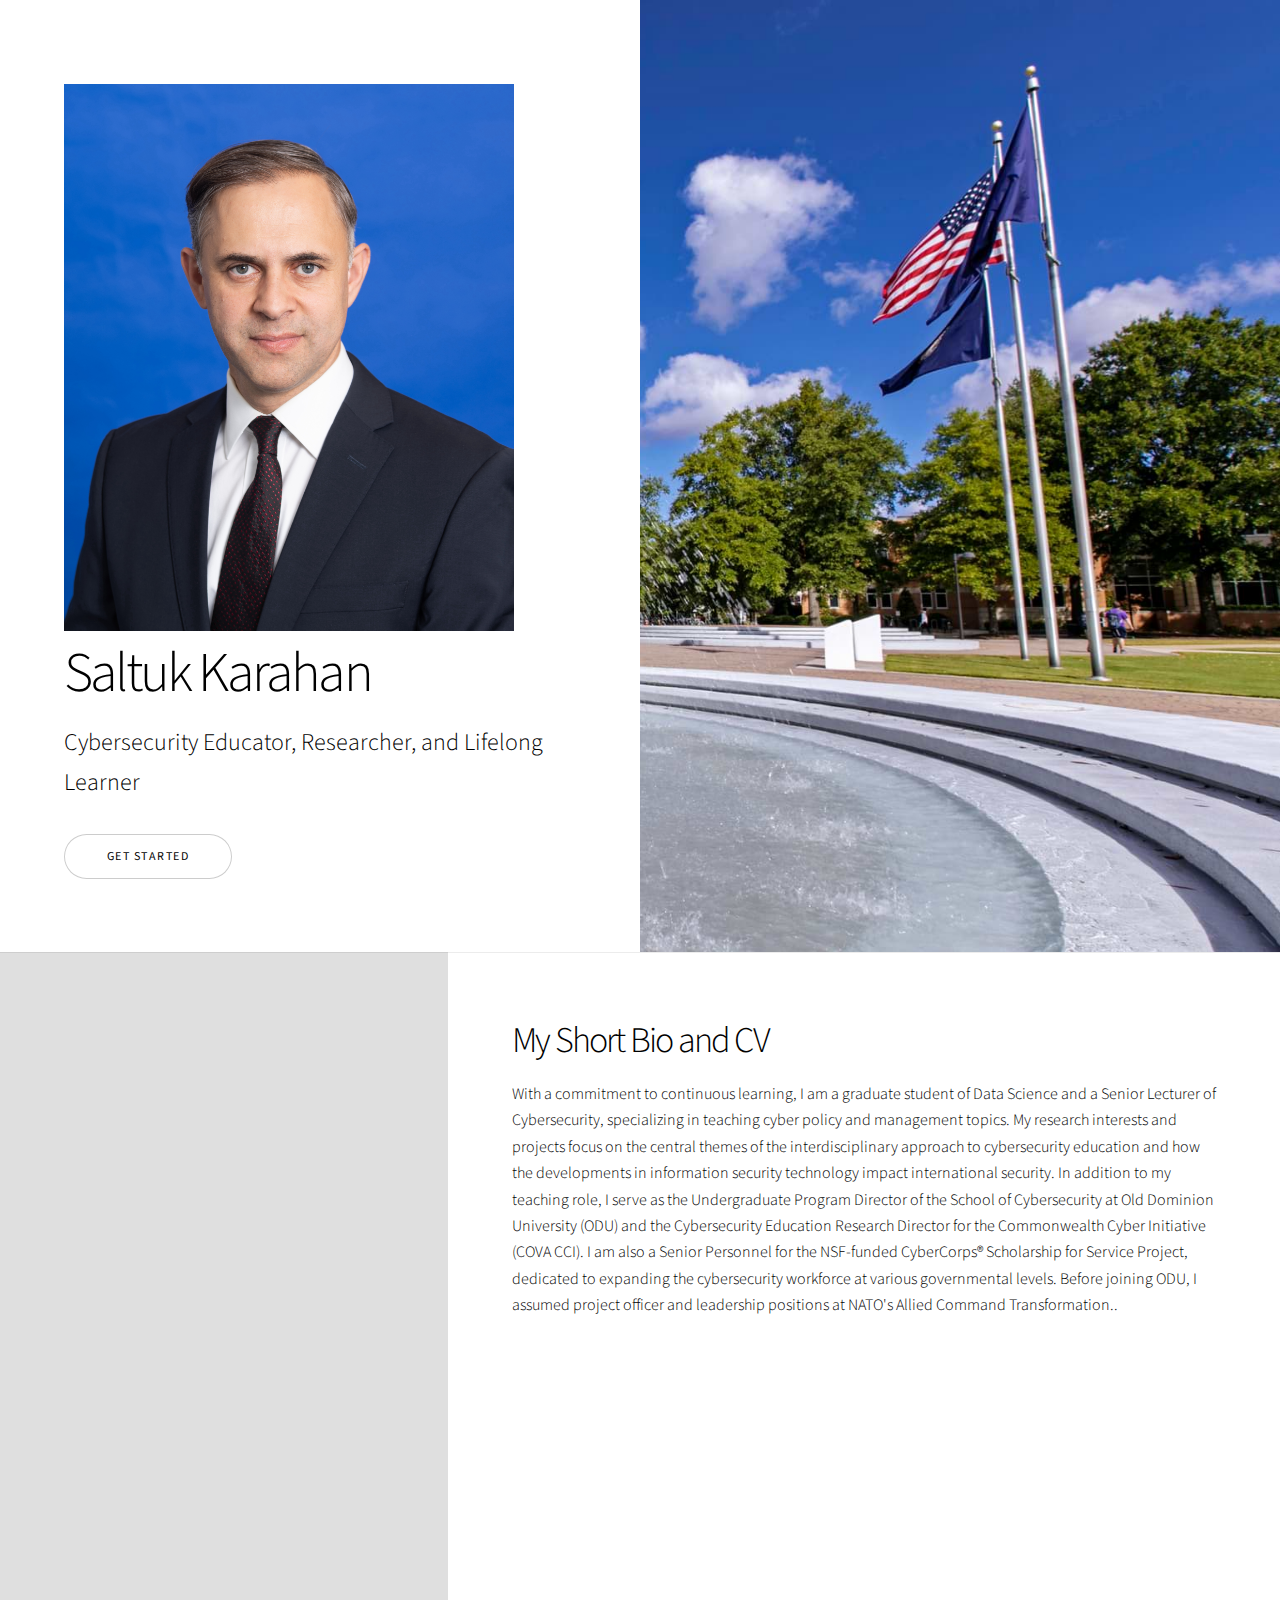
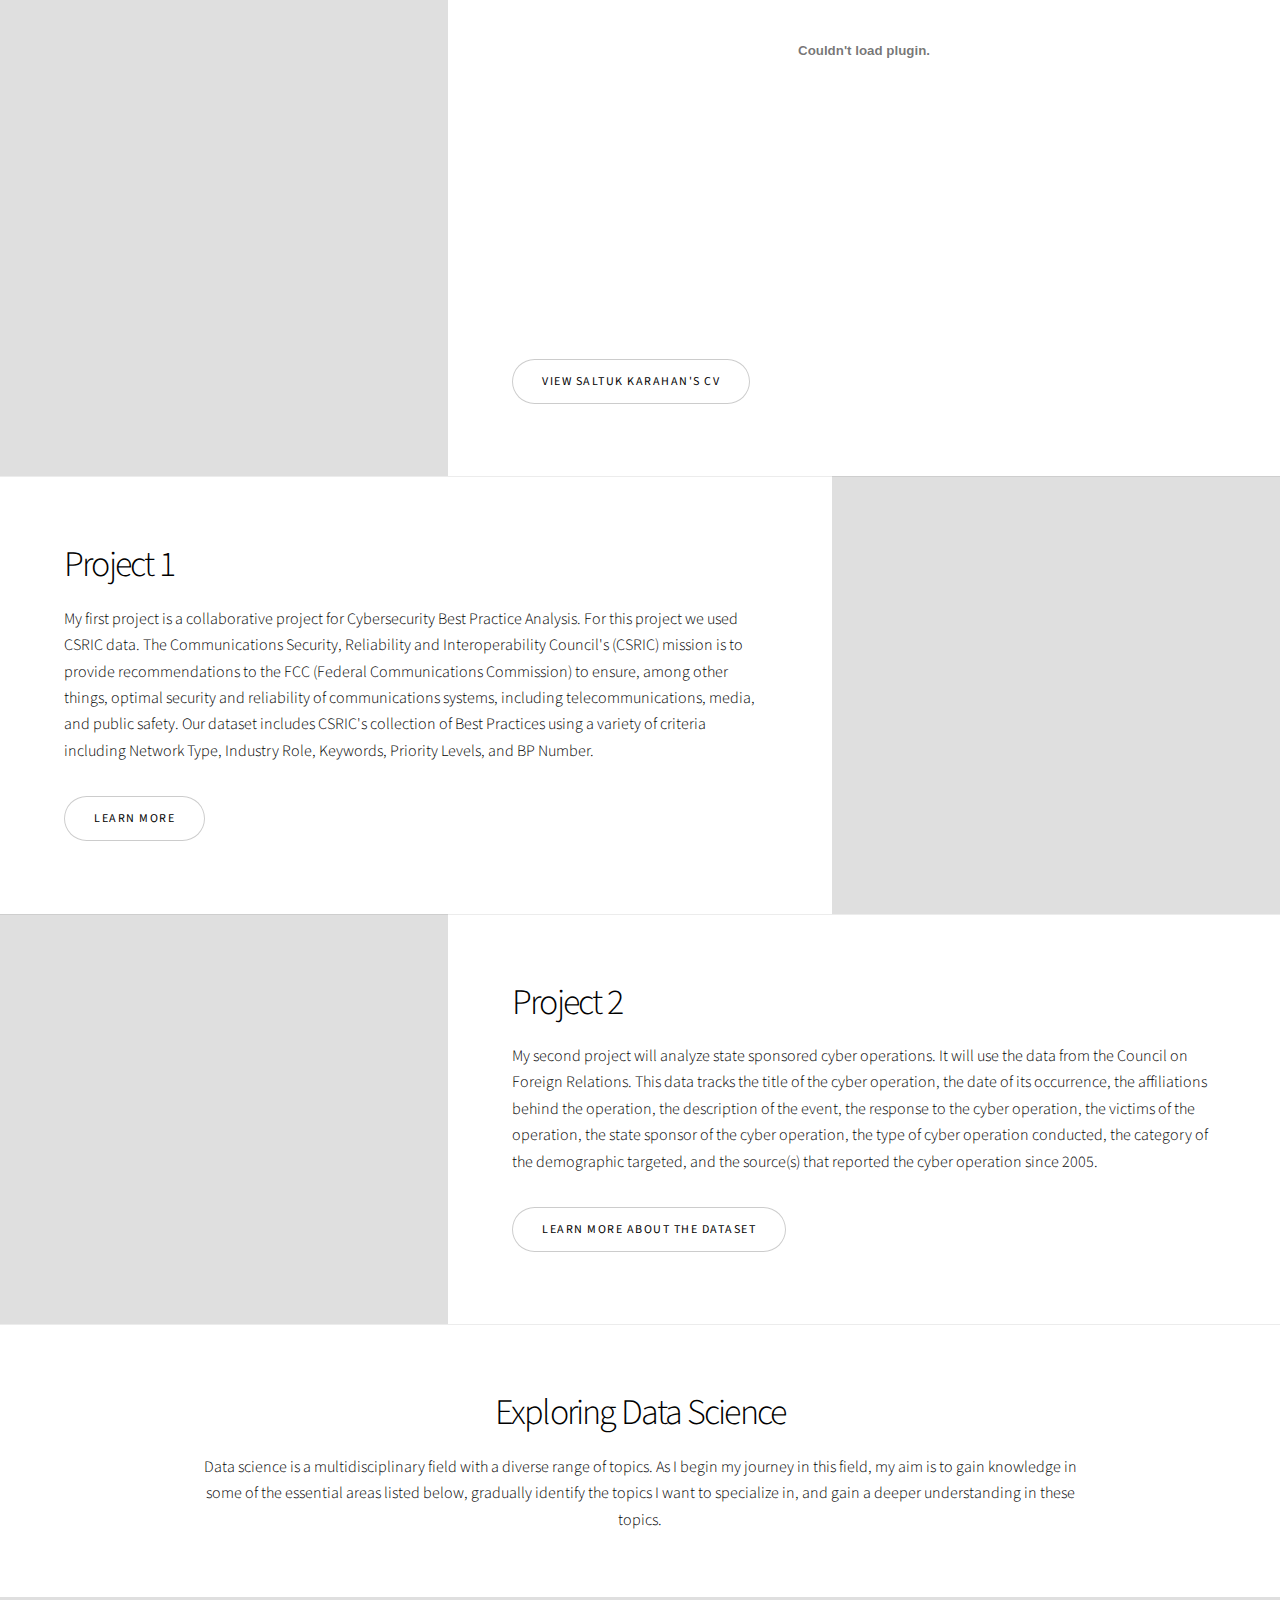
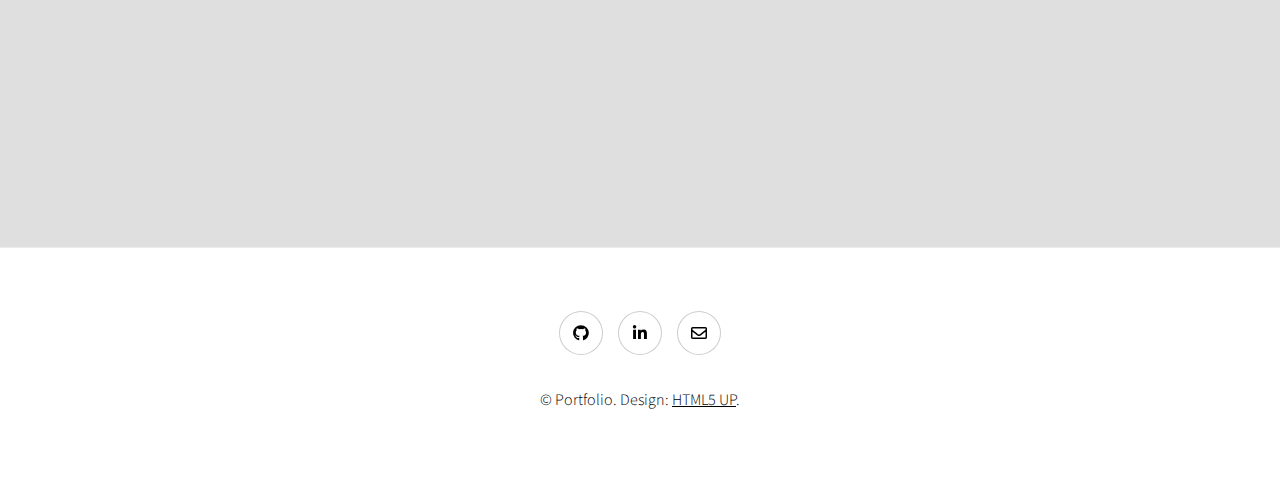
==== commit c8dd8b5c: "Add files via upload" ====
--- a/index.html
+++ b/index.html
@@ -80,7 +80,7 @@
 							<h2>Project 2</h2>
 							<p>My second project will analyze state sponsored cyber operations. It will use the data from the Council on Foreign Relations. This data tracks the title of the cyber operation, the date of its occurrence, the affiliations behind the operation, the description of the event, the response to the cyber operation, the victims of the operation, the state sponsor of the cyber operation, the type of cyber operation conducted, the category of the demographic targeted, and the source(s) that reported the cyber operation since 2005.</p>
 							<ul class="actions stacked">
-								<li><a href="#" class="button">Learn More</a></li>
+								<li><a href="https://www.kaggle.com/datasets/justin2028/state-sponsored-cyber-operations-2005-present" class="button">Learn More About the Dataset</a></li>
 							</ul>
 						</div>
 						<div class="image">
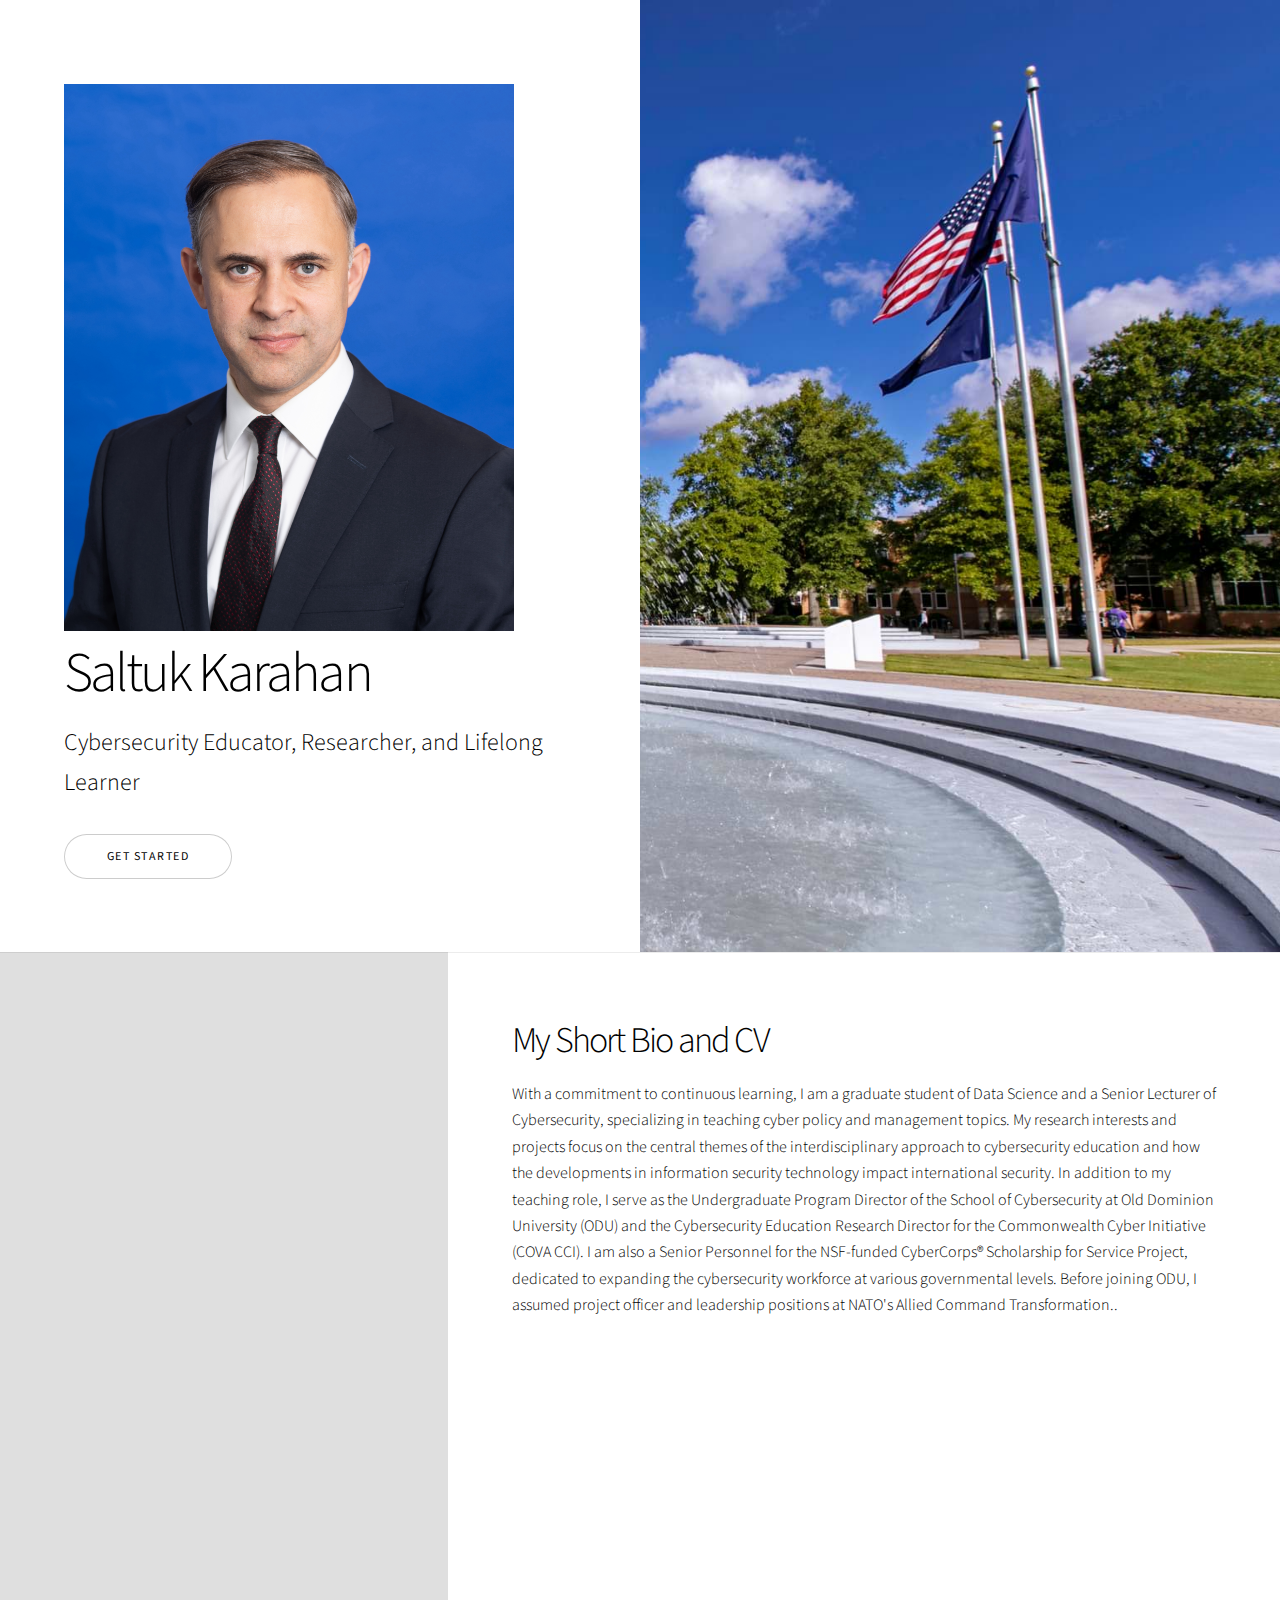
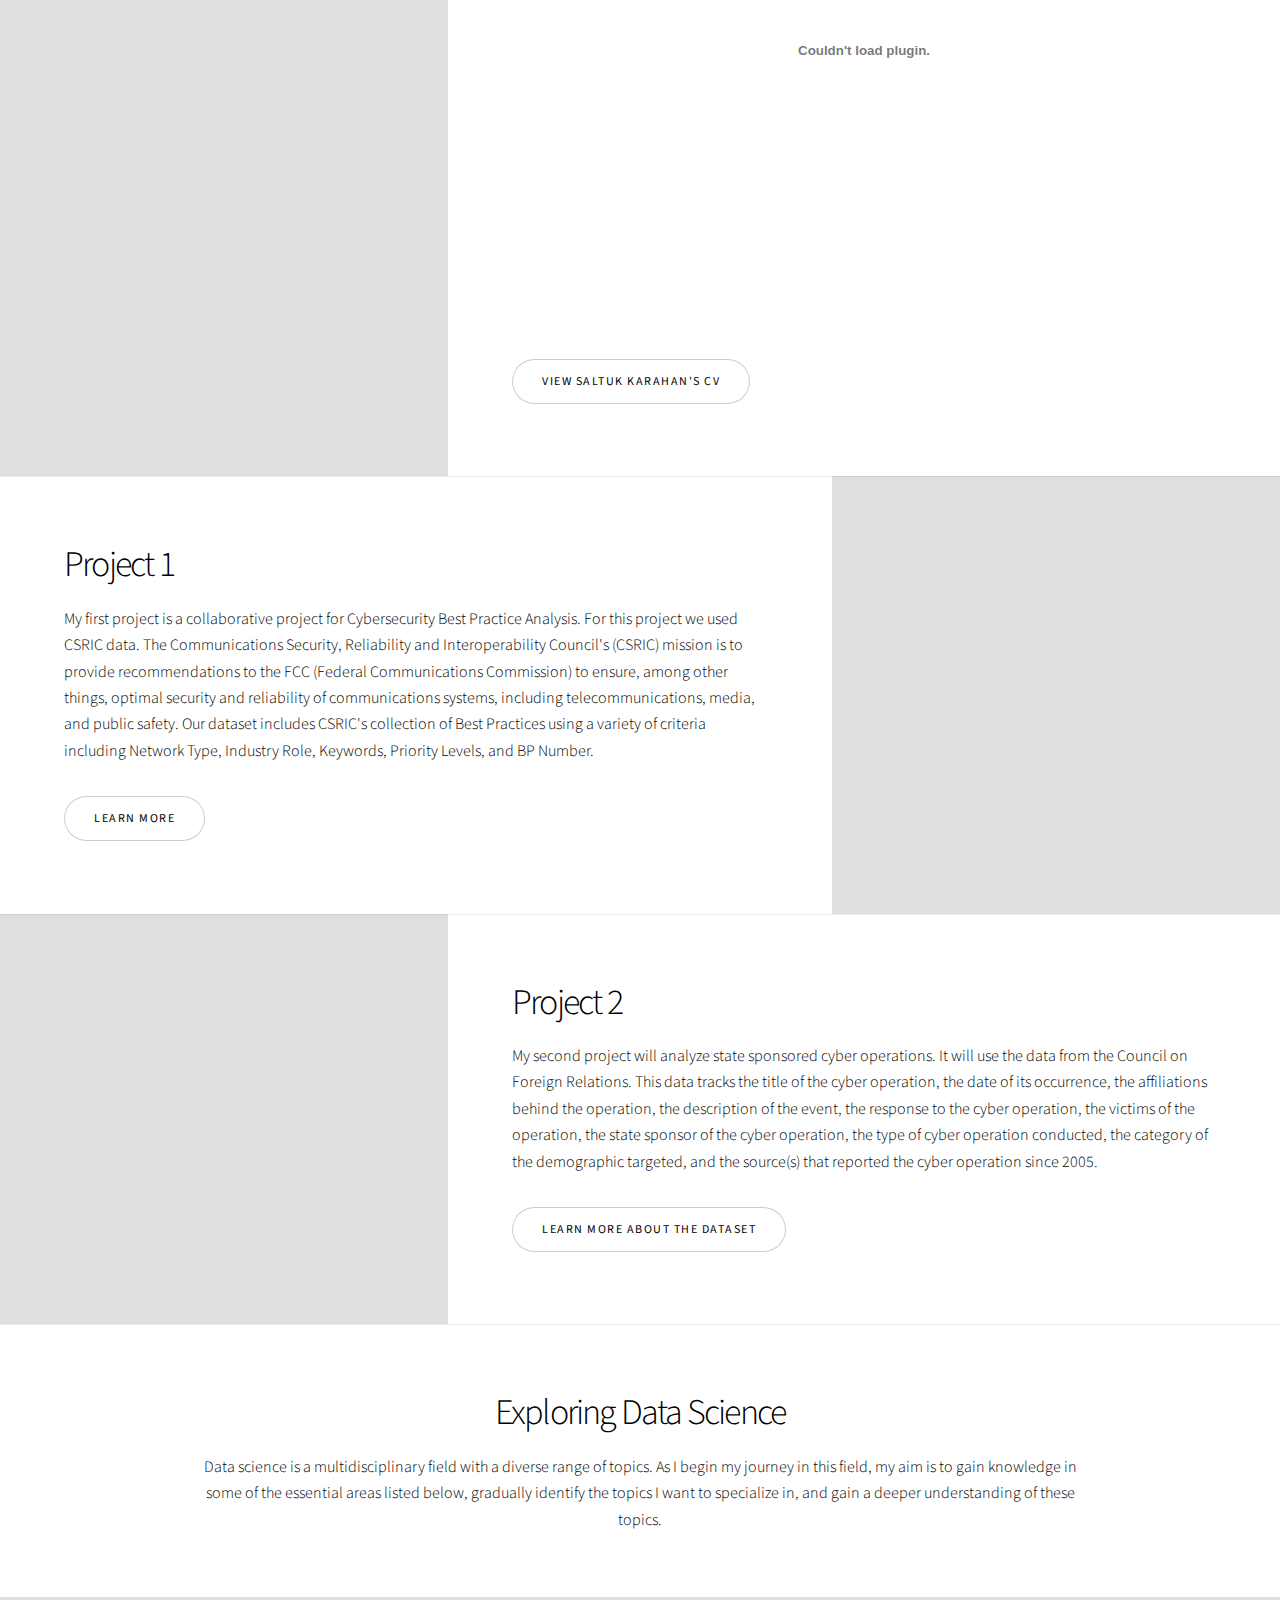
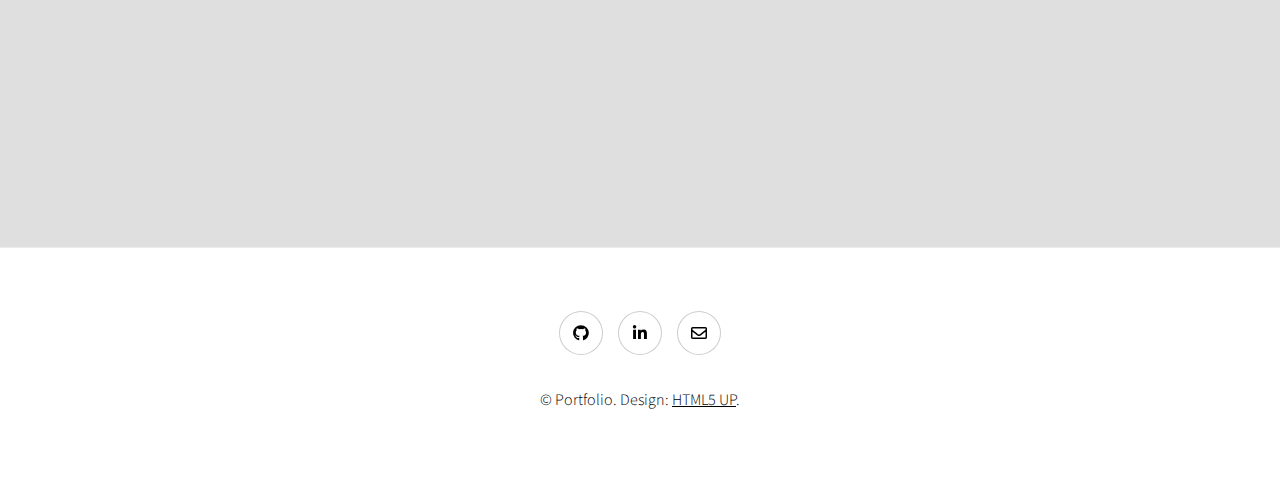
==== commit 30179ed1: "Add files via upload" ====
--- a/index.html
+++ b/index.html
@@ -92,7 +92,7 @@
 					<section class="wrapper style1 align-center">
 						<div class="inner">
 							<h2>Exploring Data Science</h2>
-							<p>Data science is a multidisciplinary field with a diverse range of topics. As I begin my journey in this field, my aim is to gain knowledge in some of the essential areas listed below, gradually identify the topics I want to specialize in, and gain a deeper understanding in these topics.</p>
+							<p>Data science is a multidisciplinary field with a diverse range of topics. As I begin my journey in this field, my aim is to gain knowledge in some of the essential areas listed below, gradually identify the topics I want to specialize in, and gain a deeper understanding of these topics.</p>
 						</div>
 
 						<!-- Gallery -->
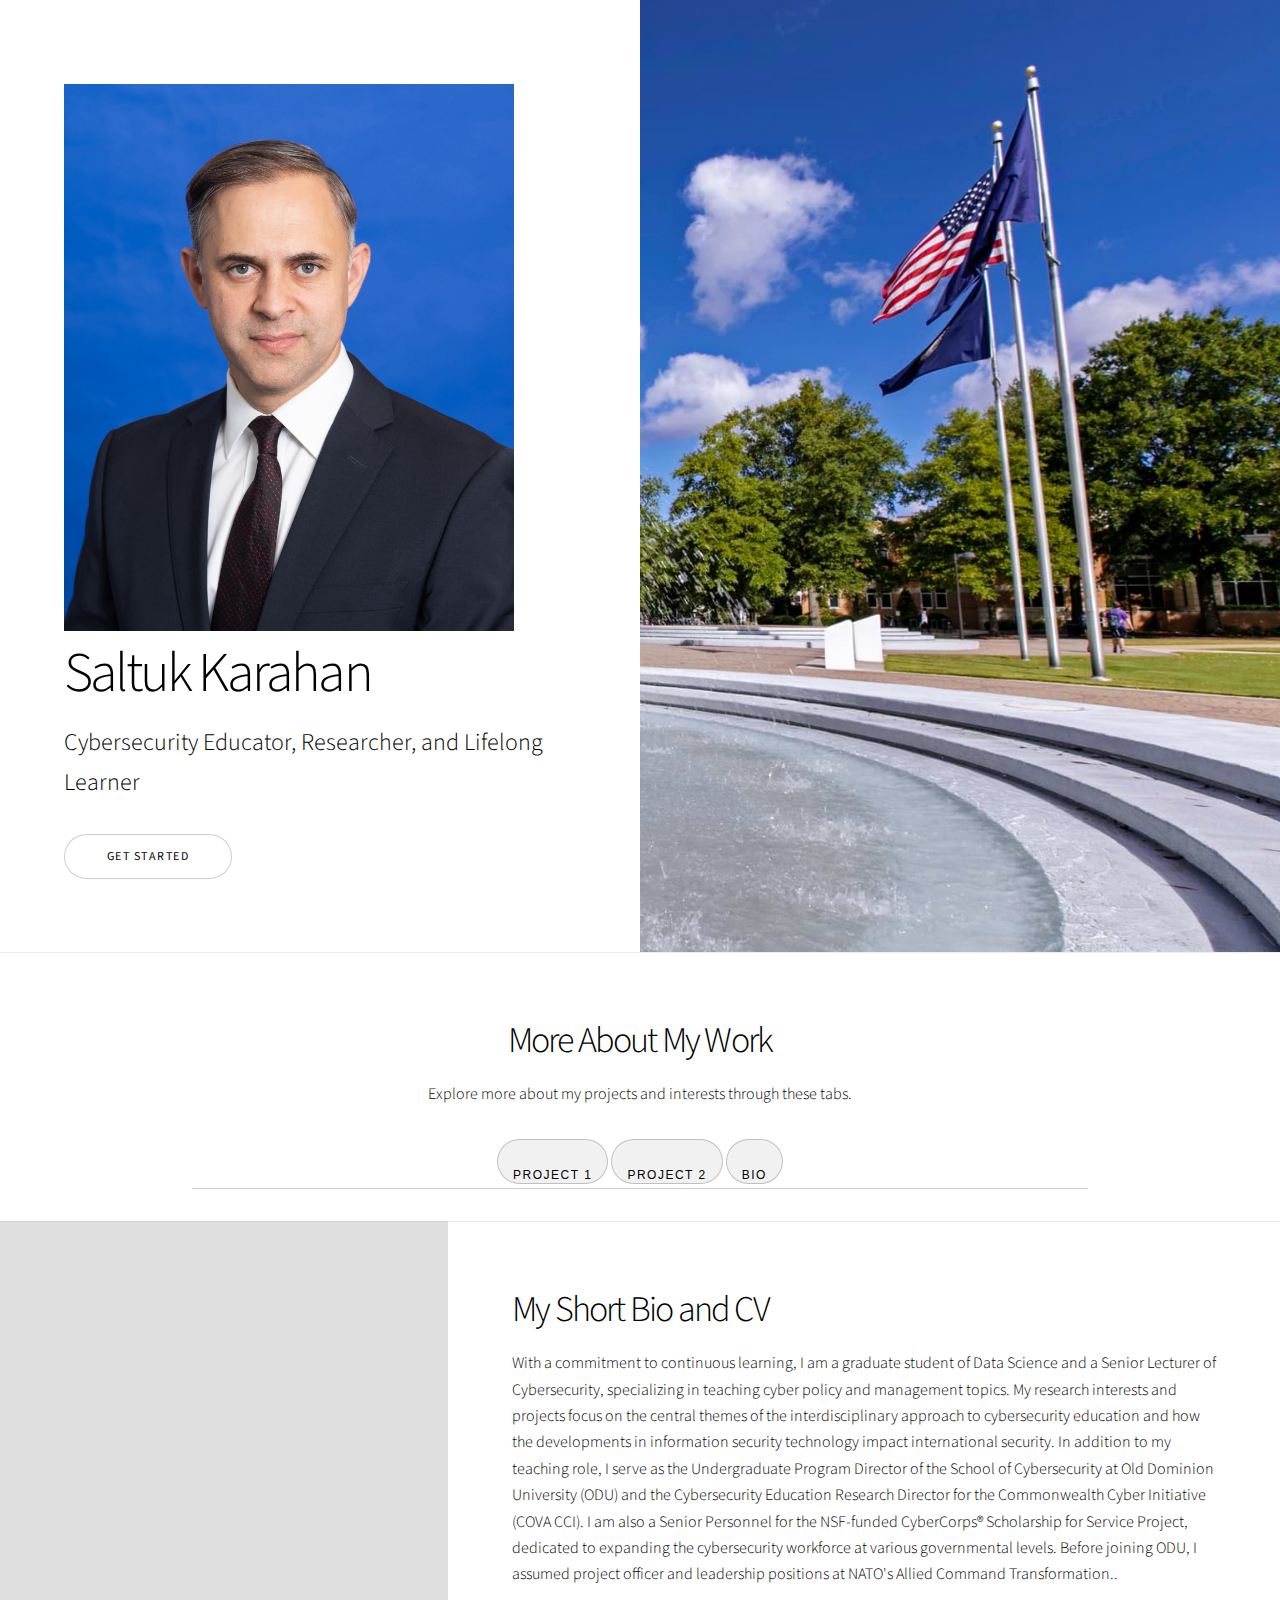
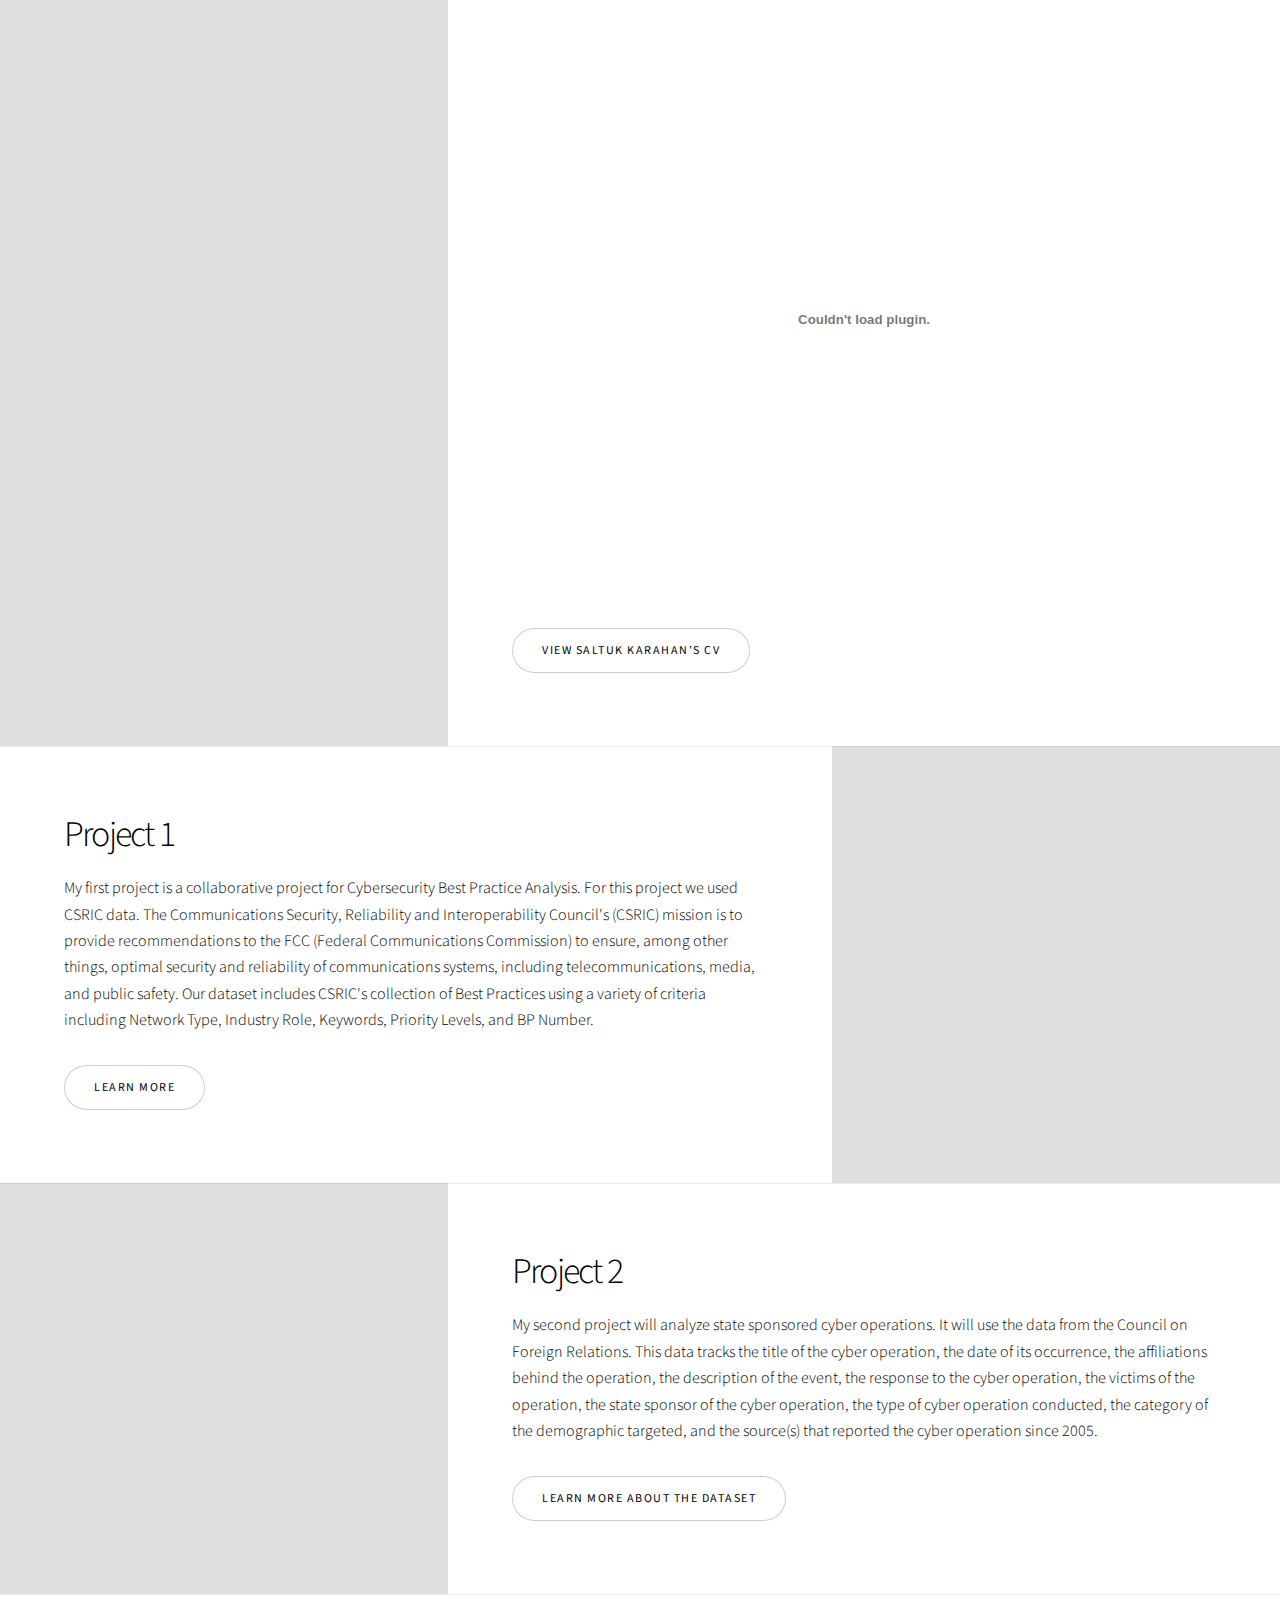
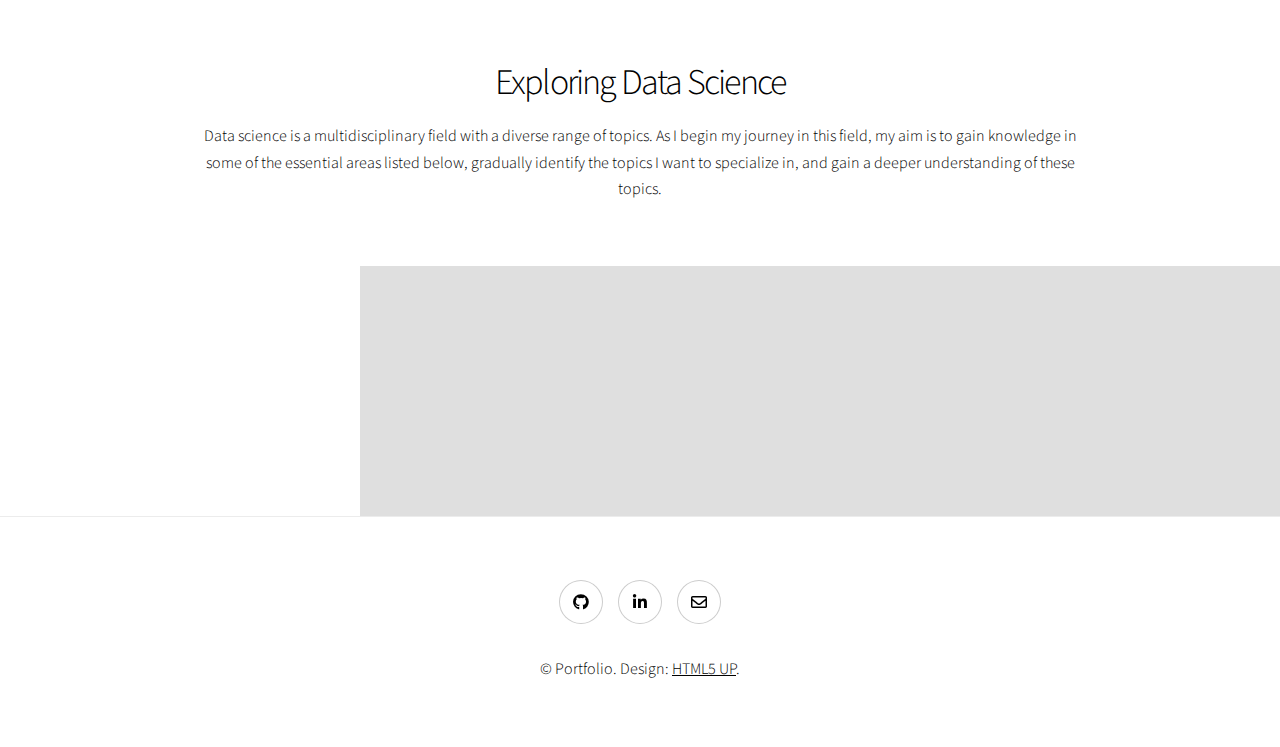
==== commit 5f156a8f: "Add files via upload" ====
--- a/index.html
+++ b/index.html
@@ -11,8 +11,45 @@
 		<meta name="viewport" content="width=device-width, initial-scale=1, user-scalable=no" />
 		<link rel="stylesheet" href="assets/css/main.css" />
 		<noscript><link rel="stylesheet" href="assets/css/noscript.css" /></noscript>
+	
+		<style>
+			/* Add tab styles here */
+			.tab {
+				overflow: hidden;
+				border-bottom: 1px solid #ccc;
+				margin-top: 20px;
+			}
+		
+			.tab button {
+				background-color: #f1f1f1;
+				border: none;
+				outline: none;
+				cursor: pointer;
+				padding: 14px 16px;
+				transition: 0.3s;
+			}
+		
+			.tab button:hover {
+				background-color: #ddd;
+			}
+		
+			.tab button.active {
+				background-color: #ccc;
+			}
+		
+			/* Style the tab content */
+			.tab-content {
+				display: none;
+				padding: 16px;
+			}
+		
+			.tab-content.active {
+				display: block;
+			}
+		</style>
+		
 	</head>
-	<body class="is-preload">
+		<body class="is-preload">
 
 		<!-- Wrapper -->
 			<div id="wrapper" class="divided">
@@ -35,6 +72,36 @@
 						</div>
 					</section>
 
+					<section class="wrapper style1 align-center">
+						<div class="inner">
+							<h2>More About My Work</h2>
+							<p>Explore more about my projects and interests through these tabs.</p>
+					
+							<!-- Tabs Navigation -->
+							<div class="tab">
+								<button class="tablinks" onclick="openTab(event, 'Project1')">Project 1</button>
+								<button class="tablinks" onclick="openTab(event, 'Project2')">Project 2</button>
+								<button class="tablinks" onclick="openTab(event, 'Bio')">Bio</button>
+							</div>
+					
+							<!-- Tab Contents -->
+							<div id="Project1" class="tab-content">
+								<h3>Project 1: Cybersecurity Best Practice Analysis</h3>
+								<p>My first project is a collaborative project for Cybersecurity Best Practice Analysis using CSRIC data...</p>
+							</div>
+					
+							<div id="Project2" class="tab-content">
+								<h3>Project 2: State Sponsored Cyber Operations</h3>
+								<p>My second project will analyze state-sponsored cyber operations using data from the Council on Foreign Relations...</p>
+							</div>
+					
+							<div id="Bio" class="tab-content">
+								<h3>My Short Bio</h3>
+								<p>With a commitment to continuous learning, I am a graduate student of Data Science and a Senior Lecturer...</p>
+							</div>
+						</div>
+					</section>
+					
 				<!-- Two -->
 					<section class="spotlight style1 orient-right content-align-left image-position-center onscroll-image-fade-in" id="first">
 						
@@ -98,8 +165,8 @@
 						<!-- Gallery -->
 							<div class="gallery style2 medium lightbox onscroll-fade-in">
 								<article>
-									<a href="images/gallery/fulls/01.jpg" class="image">
-										<img src="images/gallery/thumbs/02.jpg" alt="" />
+									<a href="images/gallery/fulls/probstat.jpg" class="image">
+										<img src="images/gallery/thumbs/probstat.jpg" alt="" />
 									</a>
 									<div class="caption">
 										<h3>Statistics and Probability</h3>
@@ -340,6 +407,31 @@
 			<script src="assets/js/breakpoints.min.js"></script>
 			<script src="assets/js/util.js"></script>
 			<script src="assets/js/main.js"></script>
+		
+		<!-- JavaScript-->	
+
+		<script>
+			function openTab(evt, tabName) {
+				var i, tabcontent, tablinks;
+		
+				// Hide all tab contents
+				tabcontent = document.getElementsByClassName("tab-content");
+				for (i = 0; i < tabcontent.length; i++) {
+					tabcontent[i].style.display = "none";
+				}
+		
+				// Remove the 'active' class from all tab buttons
+				tablinks = document.getElementsByClassName("tablinks");
+				for (i = 0; i < tablinks.length; i++) {
+					tablinks[i].className = tablinks[i].className.replace(" active", "");
+				}
+		
+				// Show the selected tab and add the 'active' class to the corresponding button
+				document.getElementById(tabName).style.display = "block";
+				evt.currentTarget.className += " active";
+			}
+		</script>
+		
 
 	</body>
 </html>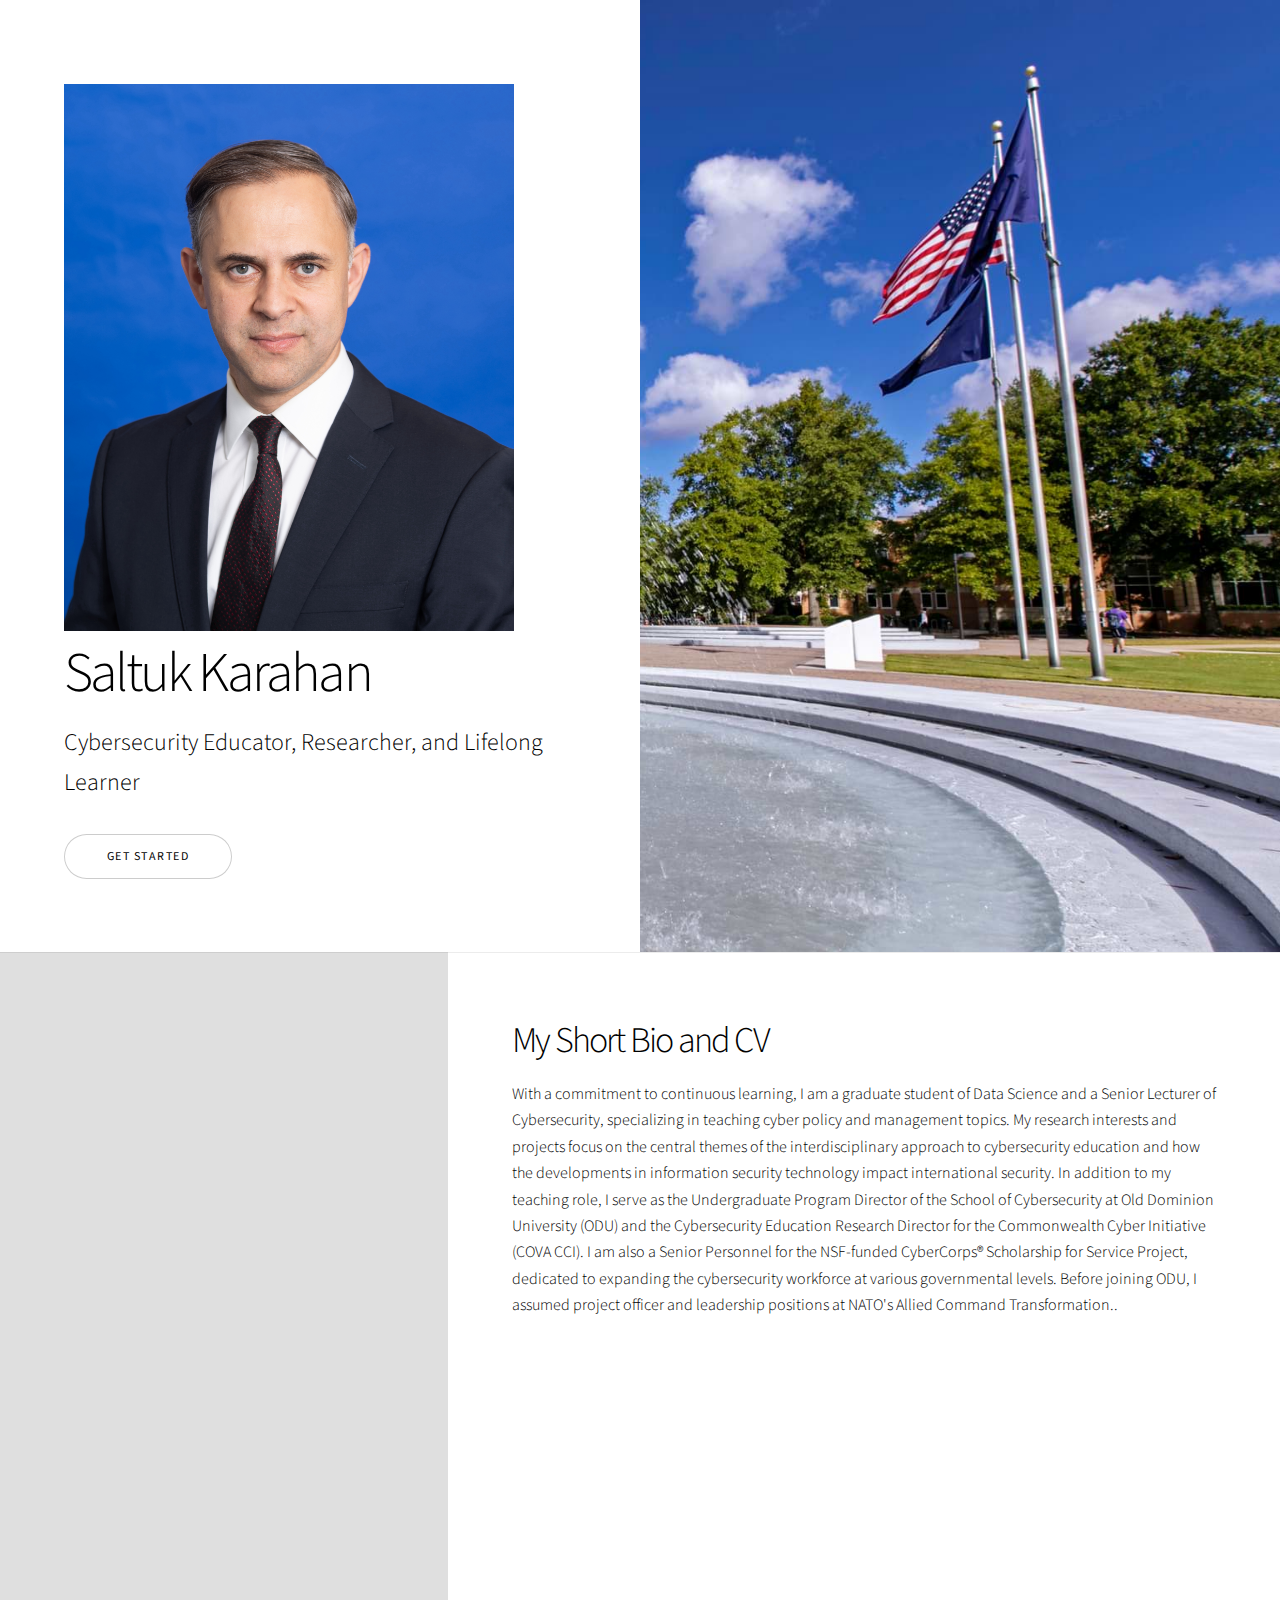
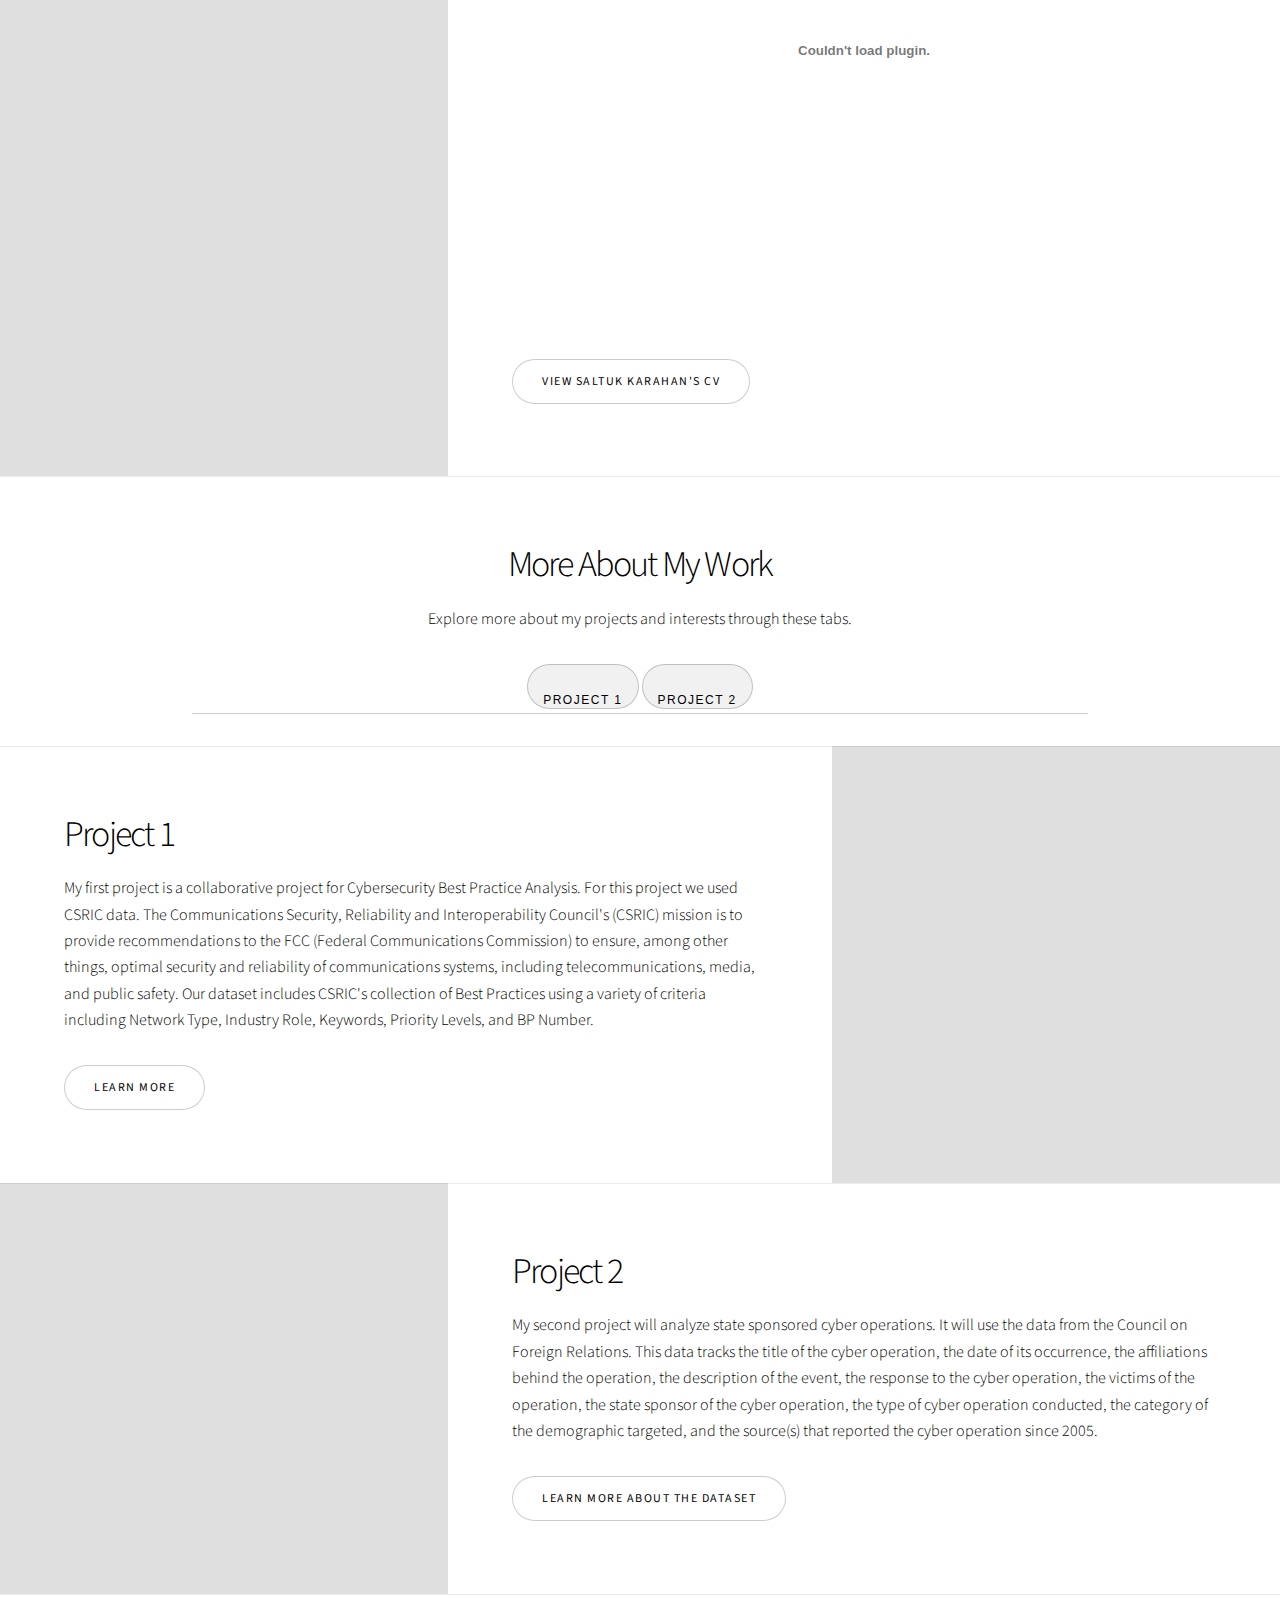
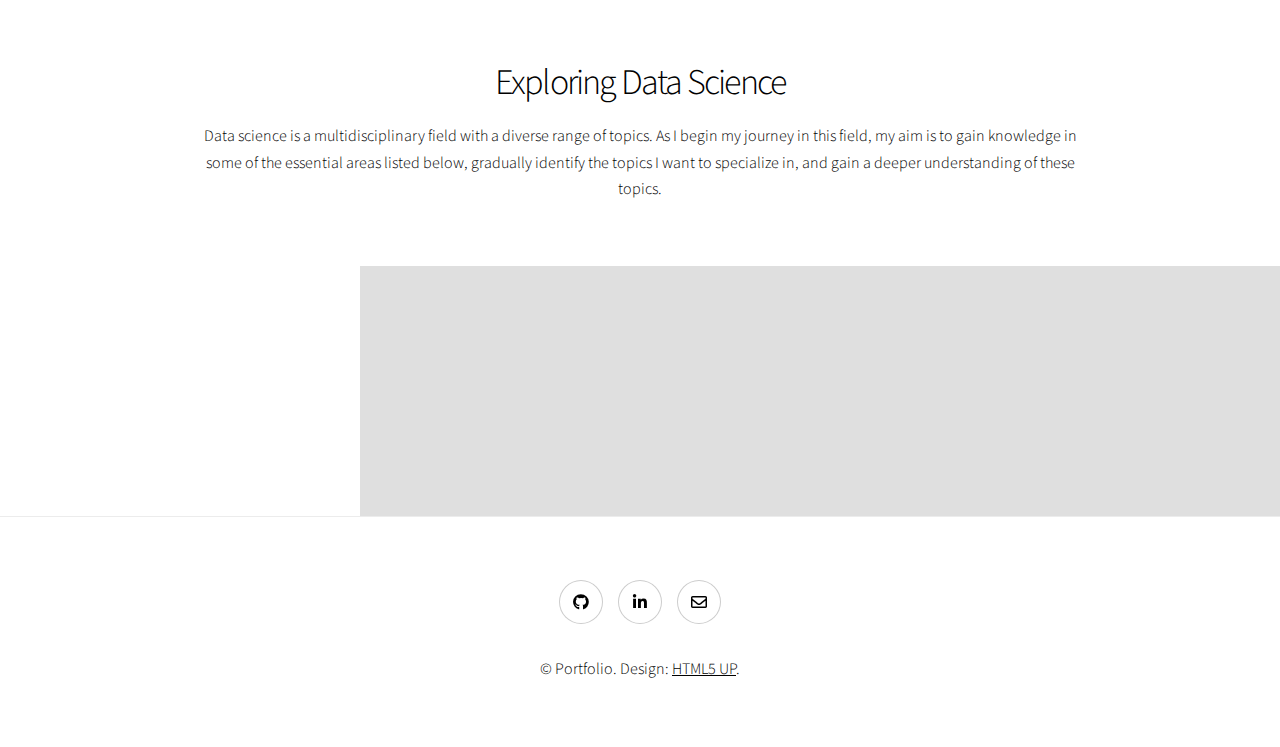
==== commit 6e9aedb1: "Add files via upload" ====
--- a/index.html
+++ b/index.html
@@ -71,36 +71,6 @@
 							
 						</div>
 					</section>
-
-					<section class="wrapper style1 align-center">
-						<div class="inner">
-							<h2>More About My Work</h2>
-							<p>Explore more about my projects and interests through these tabs.</p>
-					
-							<!-- Tabs Navigation -->
-							<div class="tab">
-								<button class="tablinks" onclick="openTab(event, 'Project1')">Project 1</button>
-								<button class="tablinks" onclick="openTab(event, 'Project2')">Project 2</button>
-								<button class="tablinks" onclick="openTab(event, 'Bio')">Bio</button>
-							</div>
-					
-							<!-- Tab Contents -->
-							<div id="Project1" class="tab-content">
-								<h3>Project 1: Cybersecurity Best Practice Analysis</h3>
-								<p>My first project is a collaborative project for Cybersecurity Best Practice Analysis using CSRIC data...</p>
-							</div>
-					
-							<div id="Project2" class="tab-content">
-								<h3>Project 2: State Sponsored Cyber Operations</h3>
-								<p>My second project will analyze state-sponsored cyber operations using data from the Council on Foreign Relations...</p>
-							</div>
-					
-							<div id="Bio" class="tab-content">
-								<h3>My Short Bio</h3>
-								<p>With a commitment to continuous learning, I am a graduate student of Data Science and a Senior Lecturer...</p>
-							</div>
-						</div>
-					</section>
 					
 				<!-- Two -->
 					<section class="spotlight style1 orient-right content-align-left image-position-center onscroll-image-fade-in" id="first">
@@ -127,6 +97,34 @@
 						</div>
 					</section>
 
+
+				<!-- Tabs for My Projects-->
+
+				<section class="wrapper style1 align-center">
+					<div class="inner">
+						<h2>More About My Work</h2>
+						<p>Explore more about my projects and interests through these tabs.</p>
+				
+						<!-- Tabs Navigation -->
+						<div class="tab">
+							<button class="tablinks" onclick="openTab(event, 'Project1')">Project 1</button>
+							<button class="tablinks" onclick="openTab(event, 'Project2')">Project 2</button>
+						</div>
+				
+						<!-- Tab Contents -->
+						<div id="Project1" class="tab-content">
+							<h3>Project 1: Cybersecurity Best Practice Analysis</h3>
+							<p>My first project is a collaborative project for Cybersecurity Best Practice Analysis using CSRIC data...</p>
+						</div>
+				
+						<div id="Project2" class="tab-content">
+							<h3>Project 2: State Sponsored Cyber Operations</h3>
+							<p>My second project will analyze state-sponsored cyber operations using data from the Council on Foreign Relations...</p>
+						</div>
+				
+					</div>
+				</section>
+
 				<!-- Three -->
 					<section class="spotlight style1 orient-left content-align-left image-position-center onscroll-image-fade-in">
 						<div class="content">
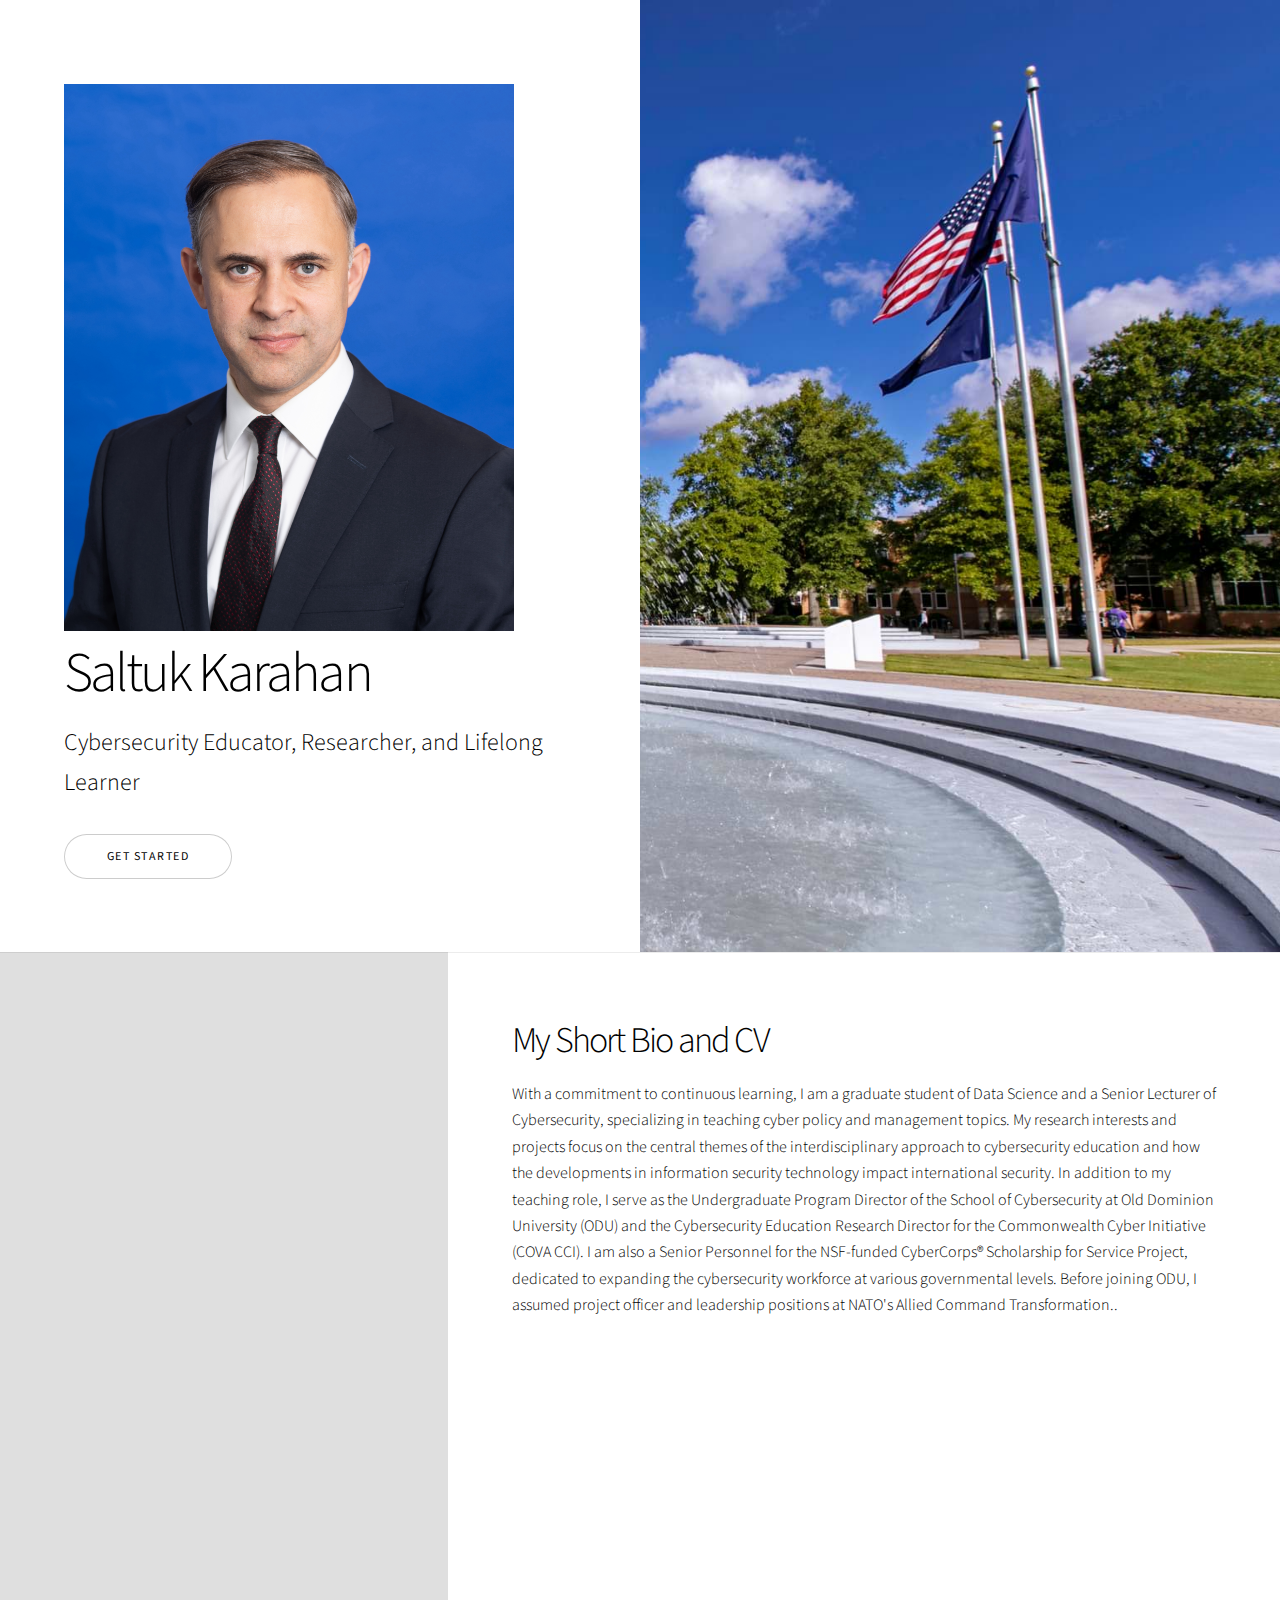
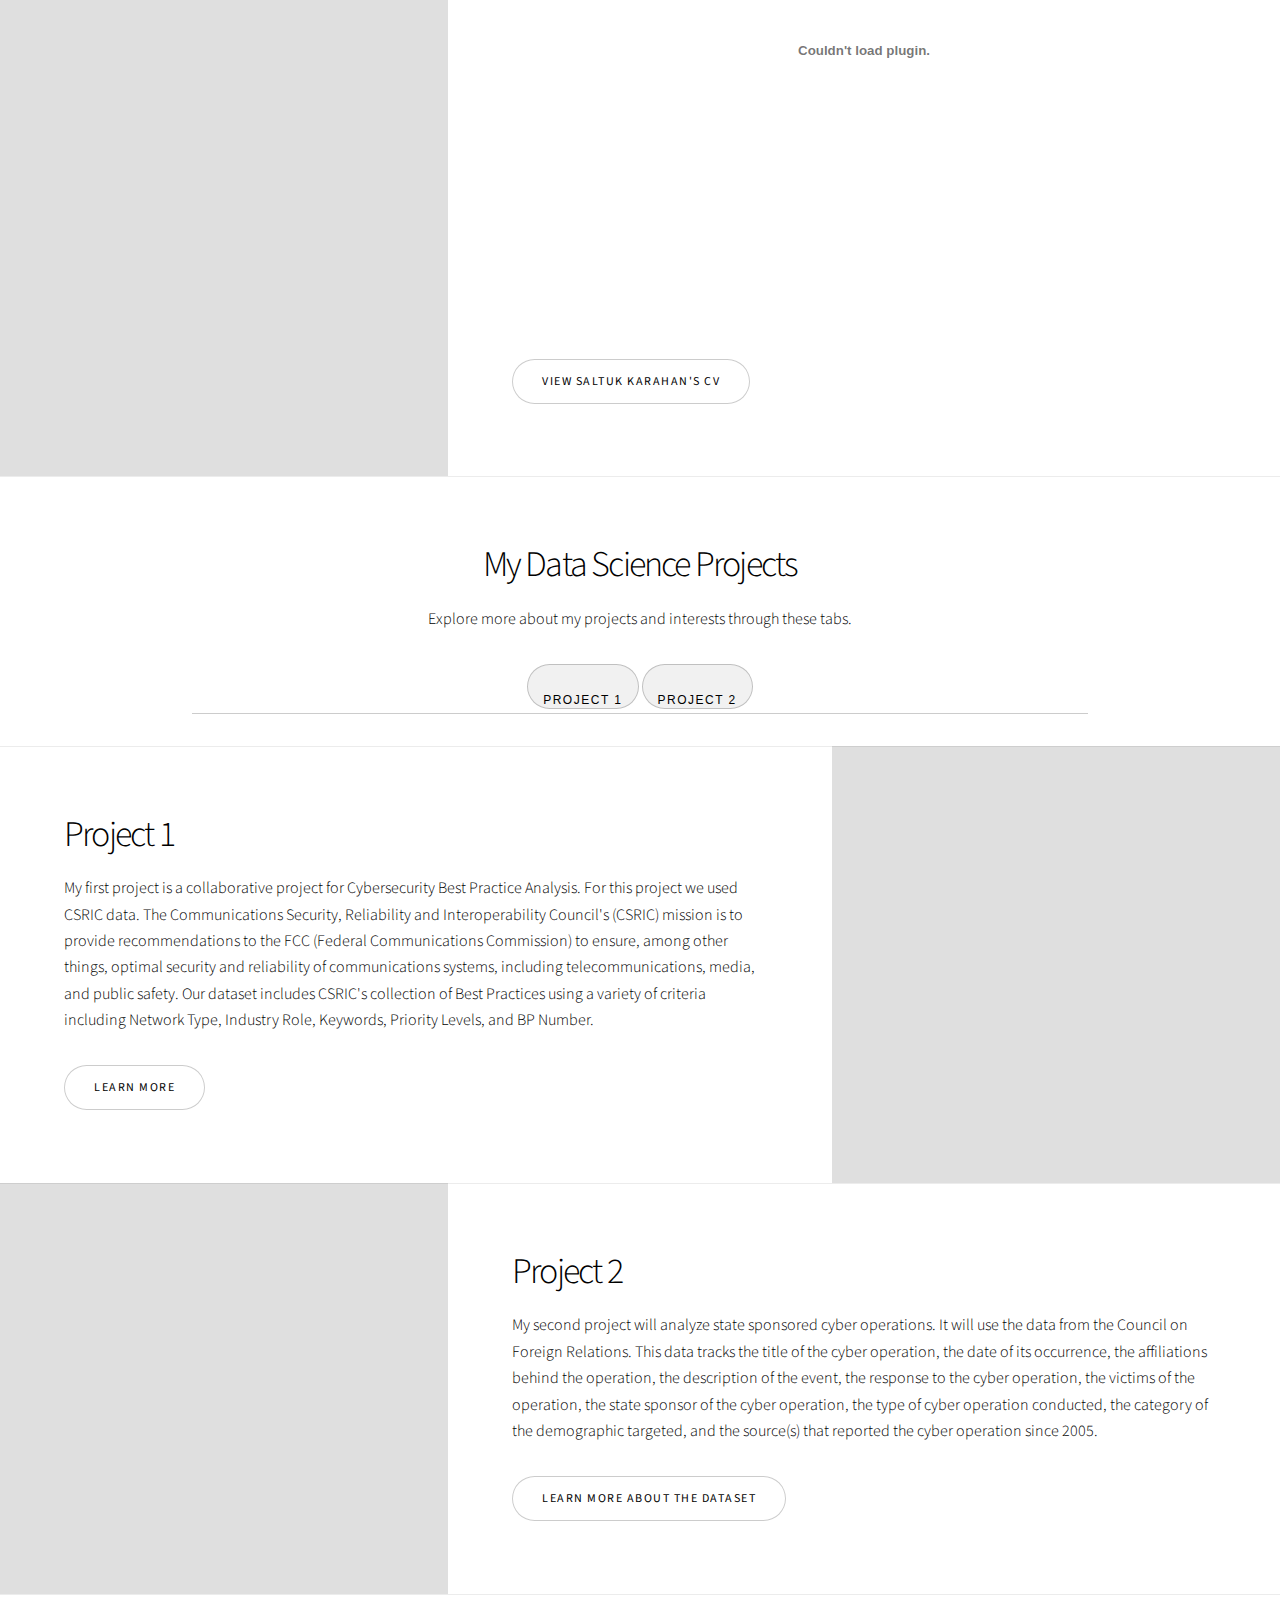
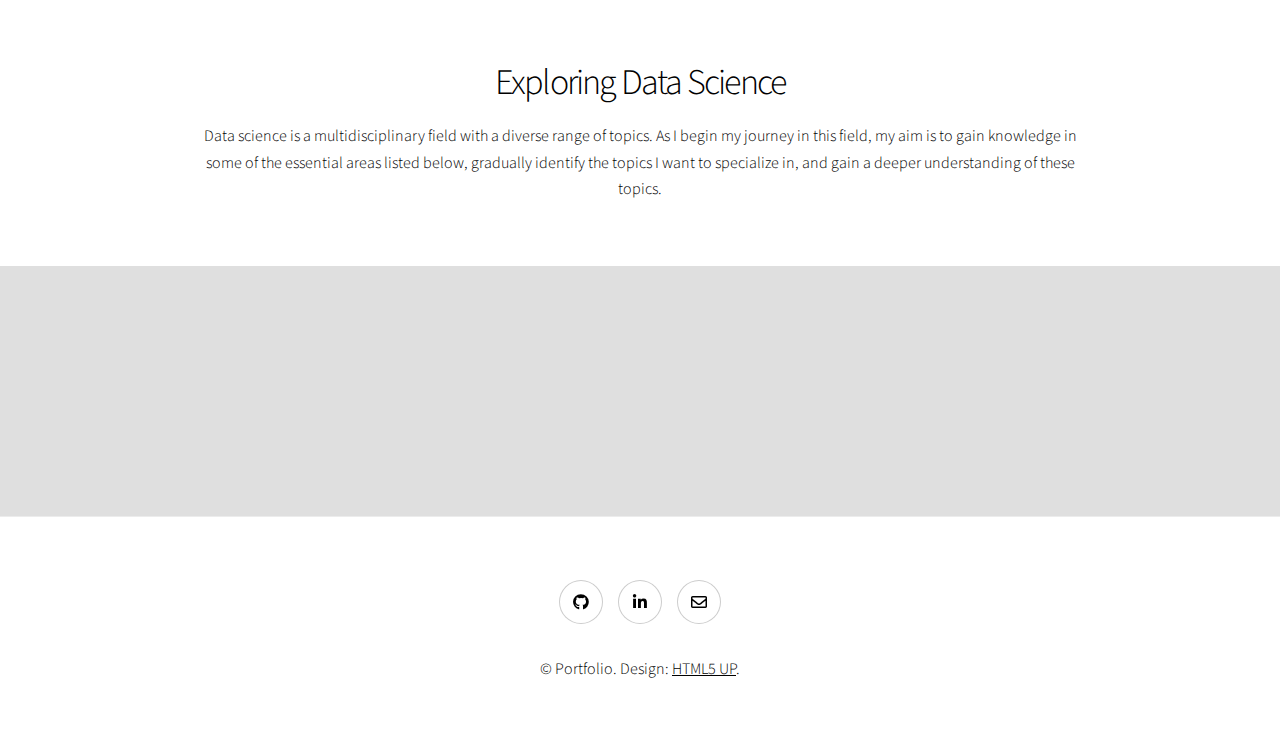
==== commit f2636432: "Add files via upload" ====
--- a/index.html
+++ b/index.html
@@ -102,7 +102,7 @@
 
 				<section class="wrapper style1 align-center">
 					<div class="inner">
-						<h2>More About My Work</h2>
+						<h2>My Data Science Projects</h2>
 						<p>Explore more about my projects and interests through these tabs.</p>
 				
 						<!-- Tabs Navigation -->
@@ -114,12 +114,12 @@
 						<!-- Tab Contents -->
 						<div id="Project1" class="tab-content">
 							<h3>Project 1: Cybersecurity Best Practice Analysis</h3>
-							<p>My first project is a collaborative project for Cybersecurity Best Practice Analysis using CSRIC data...</p>
+							<p>My first project is a collaborative project for Cybersecurity Best Practice Analysis.</p>
 						</div>
 				
 						<div id="Project2" class="tab-content">
 							<h3>Project 2: State Sponsored Cyber Operations</h3>
-							<p>My second project will analyze state-sponsored cyber operations using data from the Council on Foreign Relations...</p>
+							<p>My second project will analyze state-sponsored cyber operations using data from the Council on Foreign Relations.</p>
 						</div>
 				
 					</div>
@@ -163,8 +163,8 @@
 						<!-- Gallery -->
 							<div class="gallery style2 medium lightbox onscroll-fade-in">
 								<article>
-									<a href="images/gallery/fulls/probstat.jpg" class="image">
-										<img src="images/gallery/thumbs/probstat.jpg" alt="" />
+									<a href="images/gallery/fulls/01.jpg" class="image">
+										<img src="images/gallery/thumbs/01.jpg" alt="" />
 									</a>
 									<div class="caption">
 										<h3>Statistics and Probability</h3>
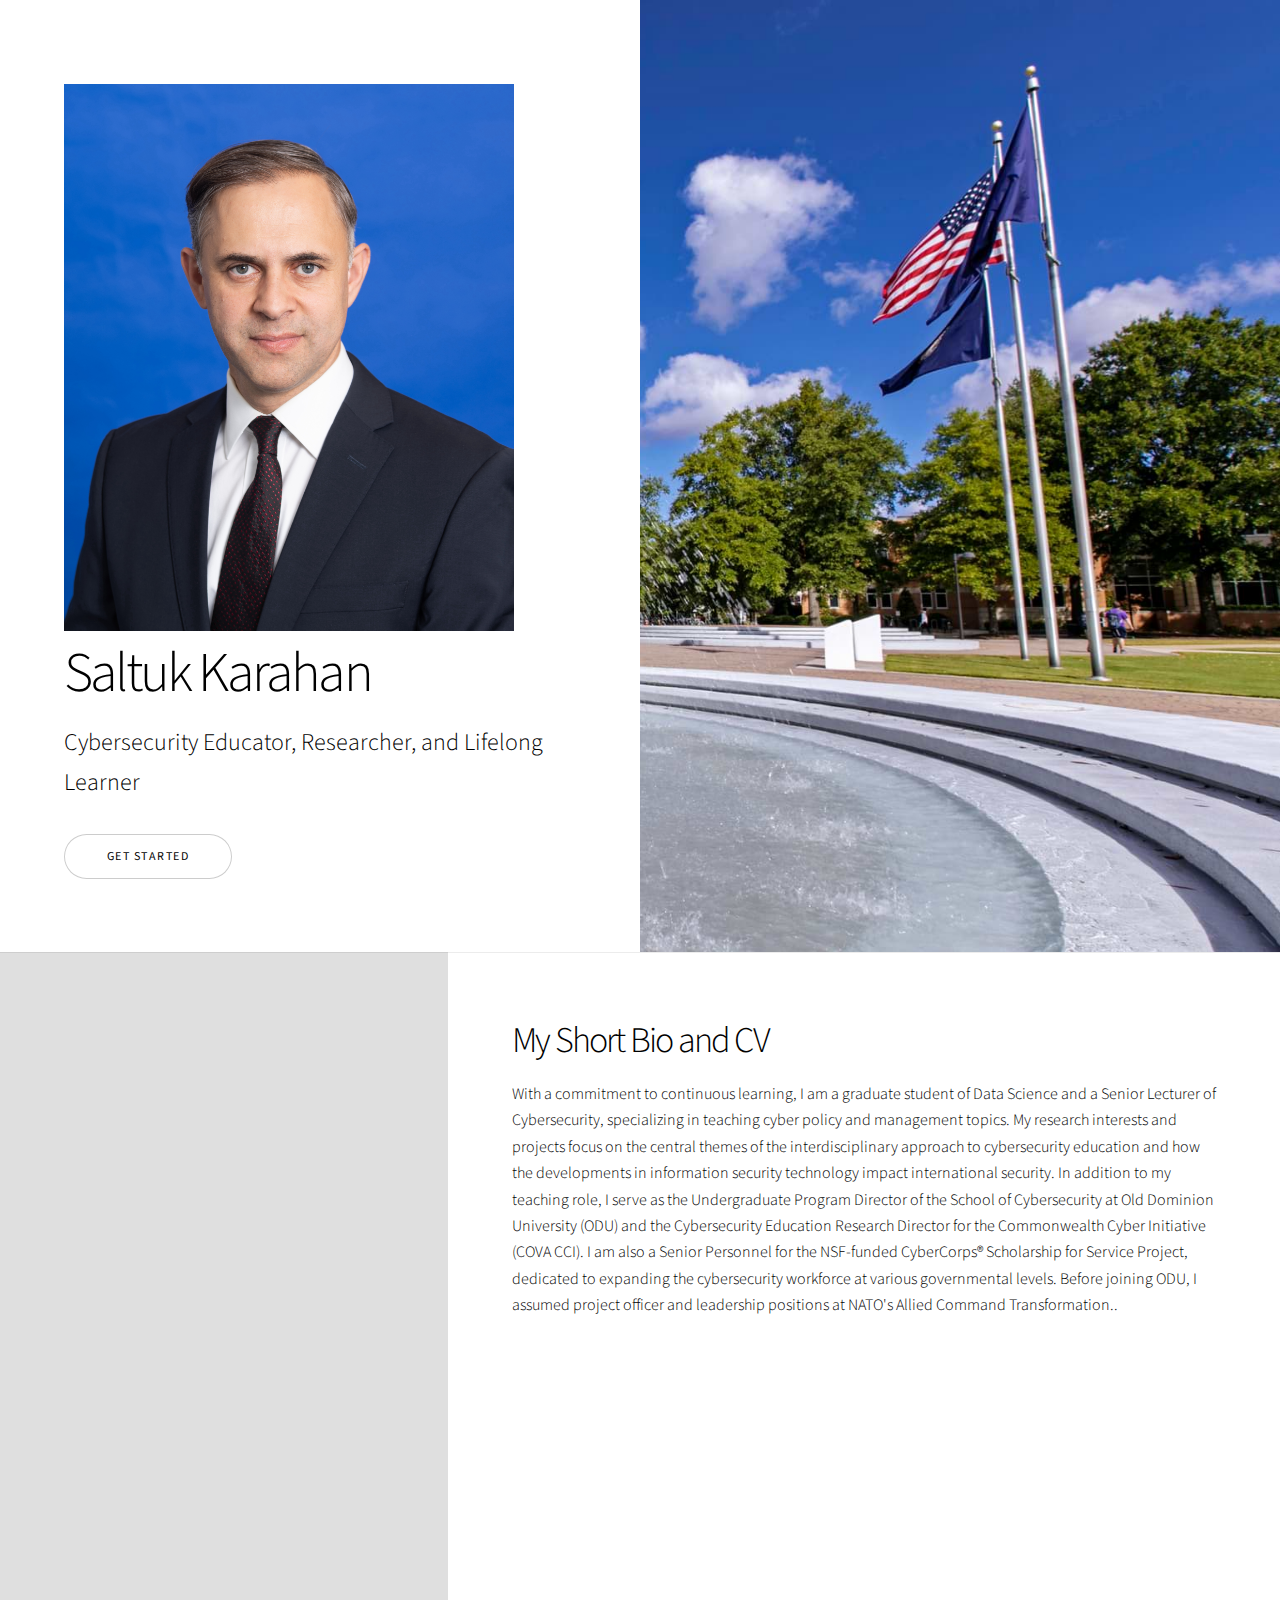
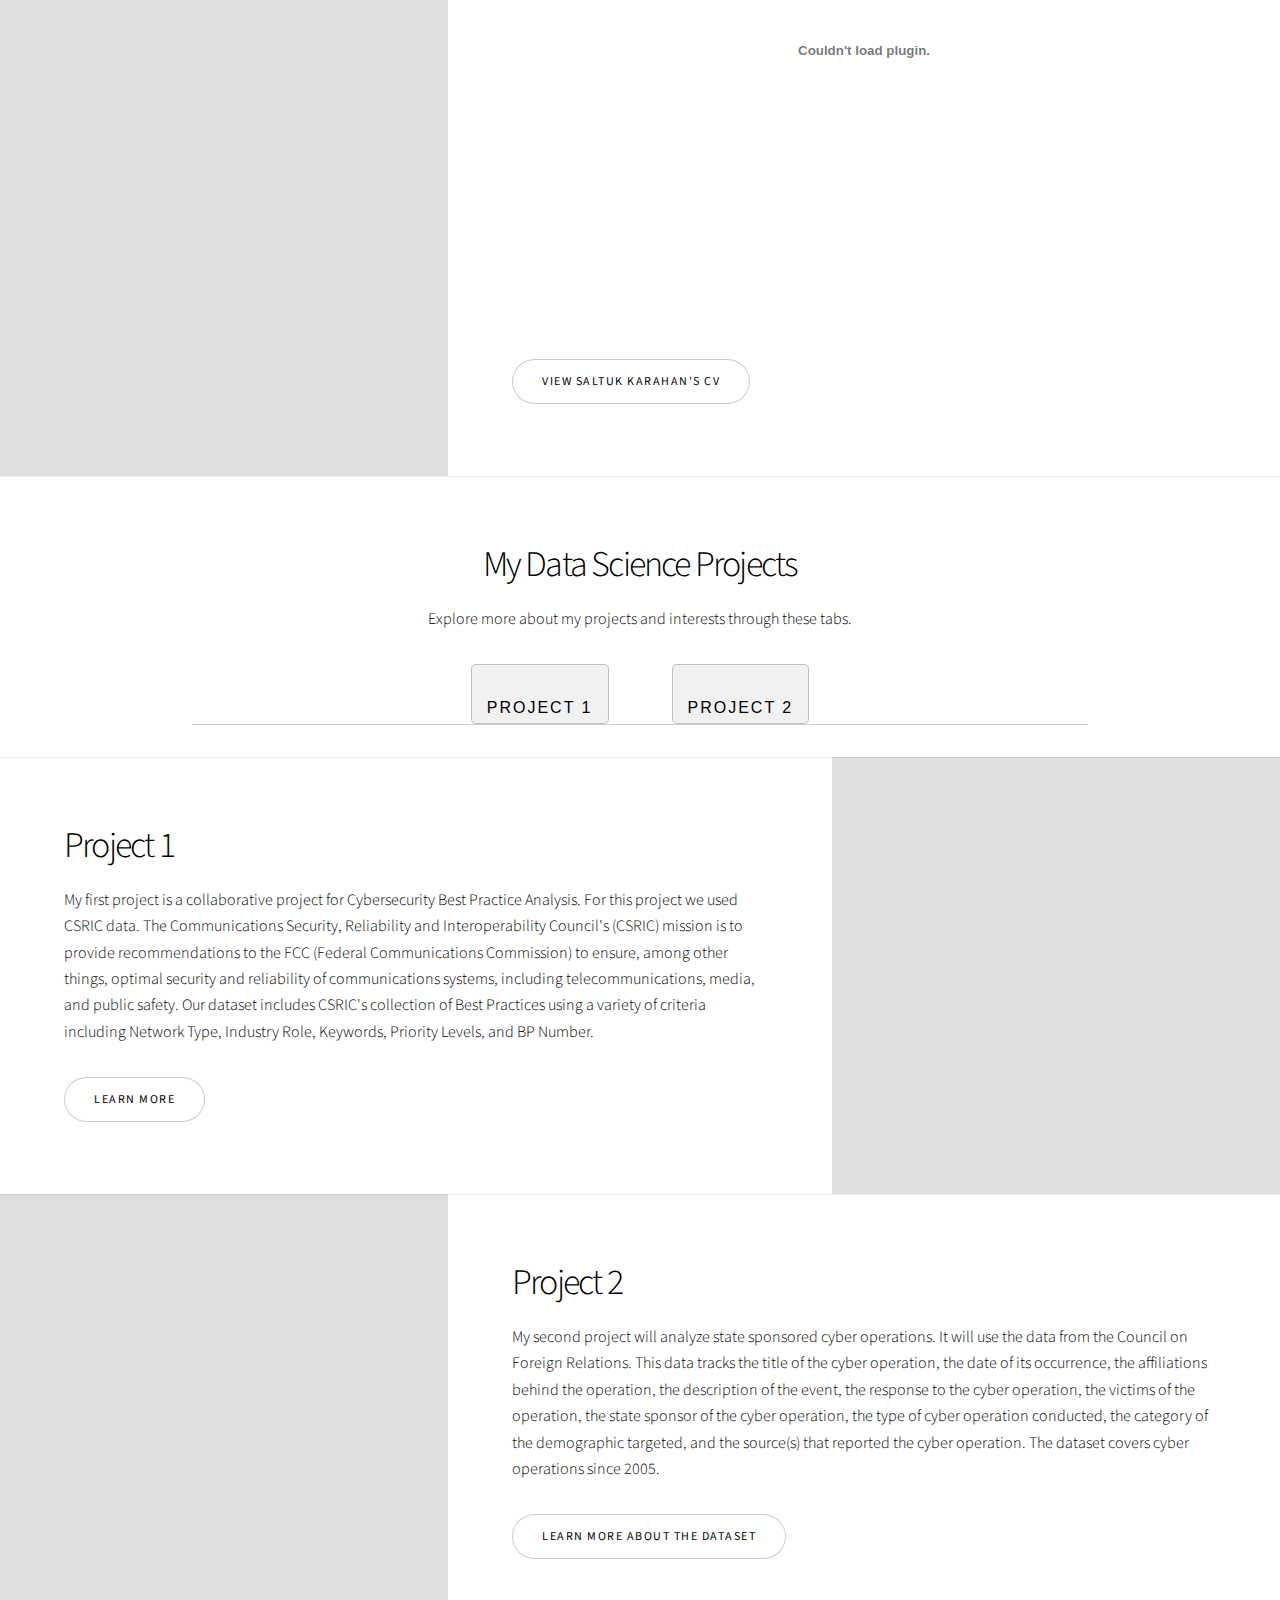
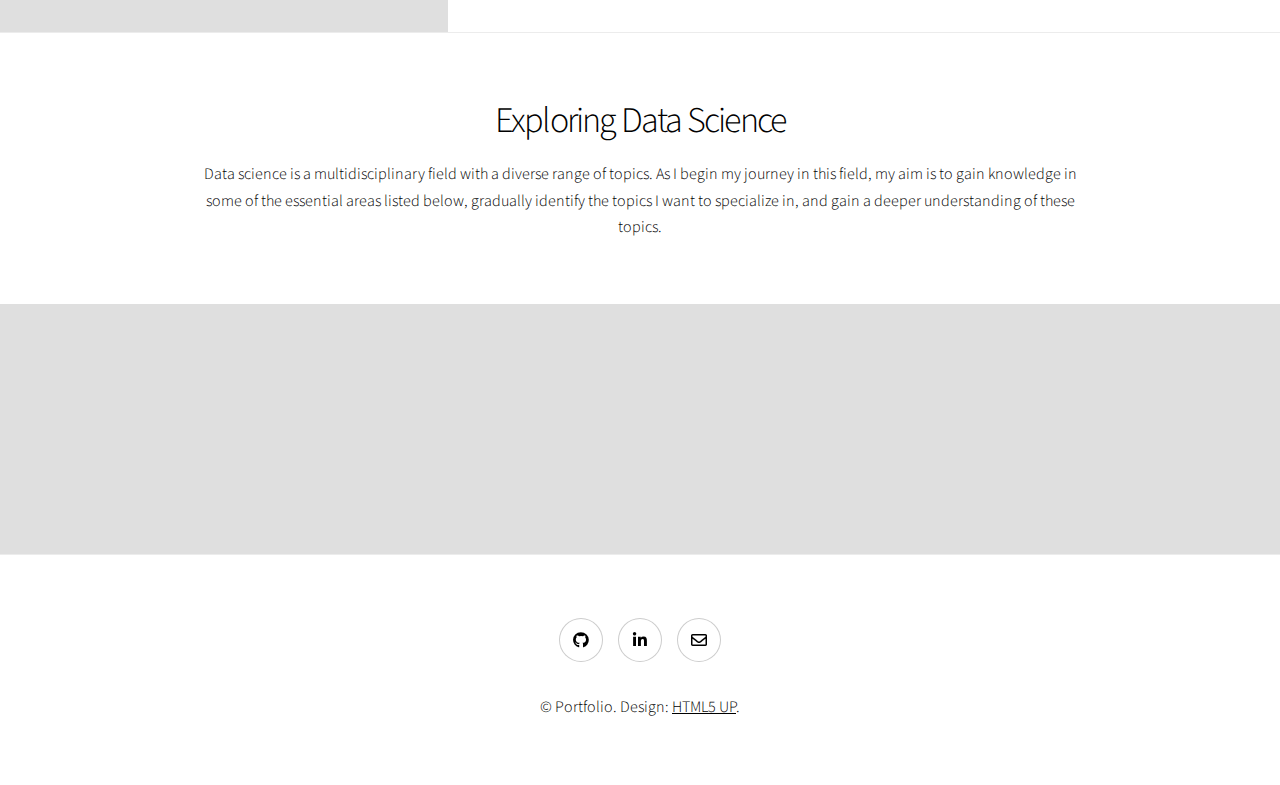
==== commit c1ecd8f9: "Add files via upload" ====
--- a/index.html
+++ b/index.html
@@ -143,7 +143,7 @@
 					<section class="spotlight style1 orient-right content-align-left image-position-center onscroll-image-fade-in">
 						<div class="content">
 							<h2>Project 2</h2>
-							<p>My second project will analyze state sponsored cyber operations. It will use the data from the Council on Foreign Relations. This data tracks the title of the cyber operation, the date of its occurrence, the affiliations behind the operation, the description of the event, the response to the cyber operation, the victims of the operation, the state sponsor of the cyber operation, the type of cyber operation conducted, the category of the demographic targeted, and the source(s) that reported the cyber operation since 2005.</p>
+							<p>My second project will analyze state sponsored cyber operations. It will use the data from the Council on Foreign Relations. This data tracks the title of the cyber operation, the date of its occurrence, the affiliations behind the operation, the description of the event, the response to the cyber operation, the victims of the operation, the state sponsor of the cyber operation, the type of cyber operation conducted, the category of the demographic targeted, and the source(s) that reported the cyber operation. The dataset covers cyber operations since 2005.</p>
 							<ul class="actions stacked">
 								<li><a href="https://www.kaggle.com/datasets/justin2028/state-sponsored-cyber-operations-2005-present" class="button">Learn More About the Dataset</a></li>
 							</ul>
--- a/assets/css/main.css
+++ b/assets/css/main.css
@@ -1,10 +1,10 @@
 @import url(fontawesome-all.min.css);
 @import url("https://fonts.googleapis.com/css?family=Source+Sans+Pro:300,300i,400,400i");
 
-/*
-	Story by HTML5 UP
-	html5up.net | @ajlkn
-	Free for personal and commercial use under the CCA 3.0 license (html5up.net/license)
+/*
+	Story by HTML5 UP
+	html5up.net | @ajlkn
+	Free for personal and commercial use under the CCA 3.0 license (html5up.net/license)
 */
 
 html, body, div, span, applet, object,
@@ -2235,6 +2235,40 @@
 			.button.primary:active {
 				background-color: #1ebdd1;
 			}
+<style>
+    /* Center the tab buttons */
+    .tab {
+        display: flex;
+        justify-content: center;
+        margin-top: 10px;
+    }
+
+    /* Style for the buttons */
+    .tab button {
+        background-color: #070927; /* Button background color */
+        color: black(0, 0, 255, 0.773); /* Button text color */
+        border: 2px solid #ccc; /* Border styling */
+        padding: 10px 20px; /* Size of the buttons */
+        margin: 0 30px; /* Space between buttons */
+        cursor: pointer;
+        transition: 0.3s;
+        font-size: 16px; /* Font size for the buttons */
+        border-radius: 5px; /* Rounded corners to make it rectangular */
+    }
+
+    /* Button hover effect */
+    .tab button:hover {
+        background-color: #0b081a; /* Darker shade on hover */
+    }
+
+    /* Active button styling */
+    .tab button.active {
+        background-color: #130f29; /* Active tab background */
+        border-color: #120e27; /* Active tab border */
+    }
+</style>
+
+
 
 /* Form */
 
